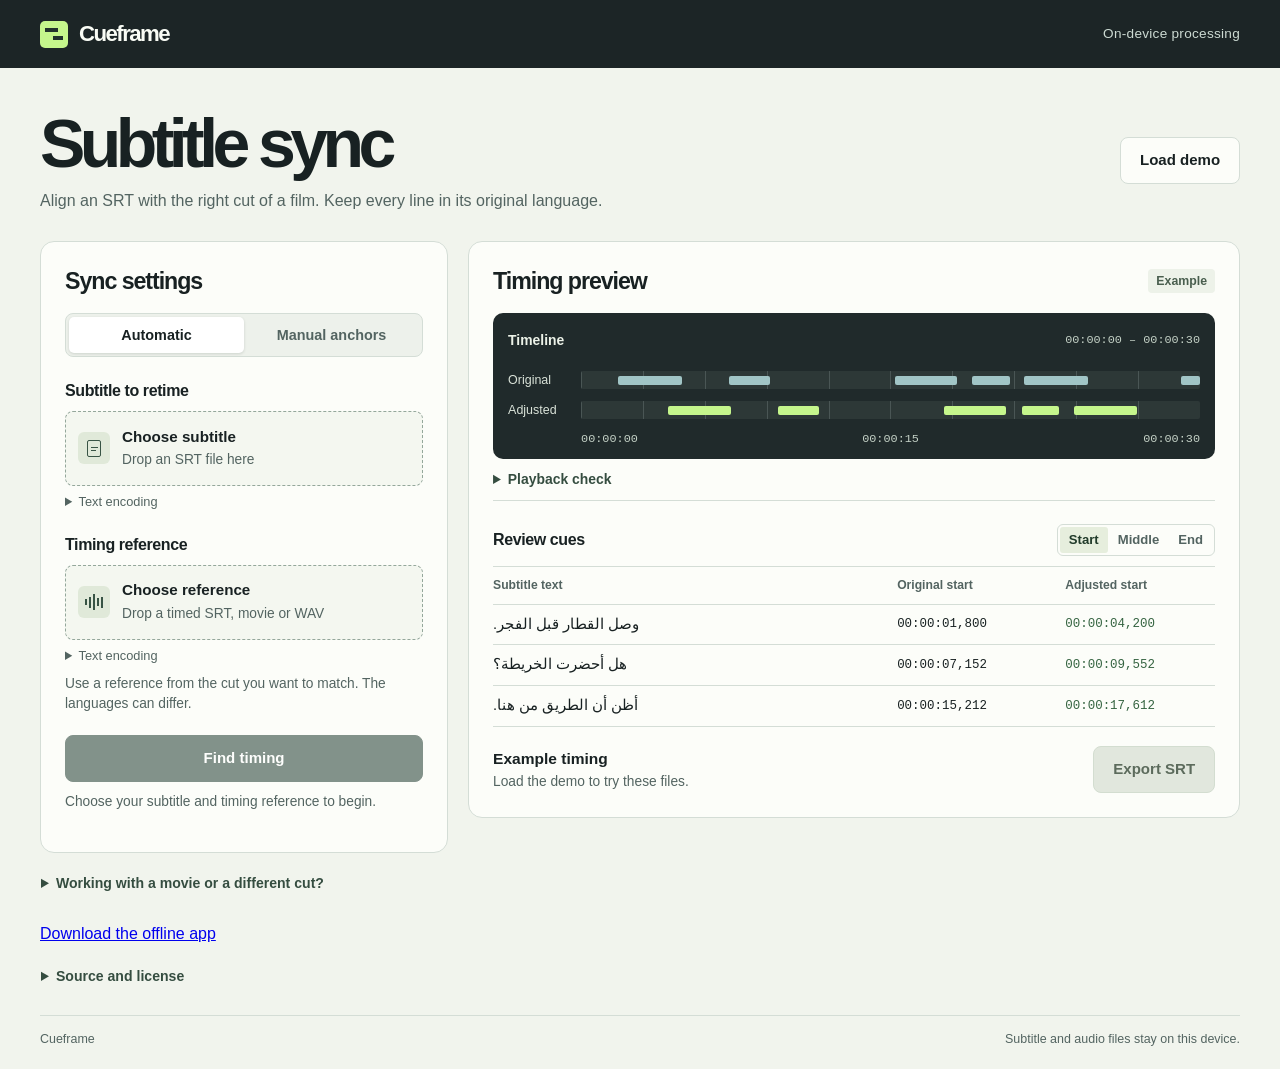
==== docs/index.html @ 8a386cd3 "Build Cueframe, an offline multilingual browser subtitle synchronizer" ====
<!doctype html>
<html lang="en">
<head>
  <meta charset="utf-8">
  <meta name="viewport" content="width=device-width, initial-scale=1">
  <meta name="theme-color" content="#181c20">
  <meta name="description" content="Align subtitles in your browser using a timed SRT, a WAV soundtrack, or timing anchors. Your files stay on your device.">
  <title>Cueframe · Subtitle sync</title>
  <style>
:root{color-scheme:light;--ink:#182122;--muted:#536461;--line:#d4ddd6;--accent:#c5f68c;--paper:#f1f4ed;--white:#fcfdf9;--focus:#207056;--mono:ui-monospace,"SFMono-Regular",Consolas,monospace;font:100%/1.5 -apple-system,BlinkMacSystemFont,"Segoe UI",Arial,sans-serif;color:var(--ink);background:var(--paper)}
*{box-sizing:border-box}
body{margin:0}
button,input,select{font:inherit}
button{cursor:pointer;font-weight:650;line-height:1.25}
button:disabled{cursor:default}
button:focus-visible,select:focus-visible,summary:focus-visible,input:focus-visible{outline:3px solid var(--focus);outline-offset:3px}
button:disabled{opacity:.55}
[hidden]{display:none!important}
.wrap{width:min(1210px,calc(100% - 80px));margin:auto}
.topbar{background:#1c2526;color:#f9fcf5}
.bar-inner{display:flex;min-height:68px;align-items:center;justify-content:space-between}
.brand{display:flex;align-items:center;gap:11px;font-size:1.39rem;font-weight:710;letter-spacing:-.07em}
.brand-icon{width:28px;height:27px;display:inline-grid;align-content:center;gap:4px;background:var(--accent);border-radius:5px;padding:5px}
.brand-icon i{display:block;height:4px;background:#22332c}
.brand-icon i:first-child{width:13px}
.brand-icon i:last-child{width:10px;justify-self:end}
.local-label{font-size:.85rem;color:#ccdad2;letter-spacing:.02em}
.mast{display:flex;align-items:center;justify-content:space-between;gap:22px;margin:40px 0 28px}
h1,h2,h3,p{margin:0}
h1{font-size:clamp(2.5rem,5.5vw,4.25rem);font-weight:640;letter-spacing:-.082em;line-height:1.03}
.mast p{color:var(--muted);margin-top:11px;max-width:640px}
button.secondary,.export,.primary{border-radius:8px;padding:.82rem 1.18rem;font-size:.94rem;border:1px solid var(--line);white-space:nowrap}
.secondary{color:var(--ink);background:var(--white)}
.secondary:hover,.positions button:hover,.text-button:hover{text-decoration:underline;text-underline-offset:3px}
.desk{display:grid;grid-template-columns:minmax(300px,.83fr) minmax(0,1.57fr);align-items:start;gap:20px}
.panel{background:var(--white);border:1px solid var(--line);border-radius:14px;padding:24px;min-width:0}
h2{font-size:1.45rem;line-height:1.3;letter-spacing:-.045em;font-weight:680}
h3{font-size:1rem;line-height:1.35;letter-spacing:-.025em;font-weight:680}
.switch{display:grid;grid-template-columns:1fr 1fr;border:1px solid var(--line);padding:3px;background:#edf1eb;border-radius:8px;margin-top:17px}
.switch button{padding:9px 2px;border:0;font-size:.9rem;border-radius:5px;color:var(--muted);background:transparent}
.switch button[aria-pressed=true]{background:#fff;color:var(--ink);box-shadow:0 1px 3px #14251925}
.file-block{margin-top:23px}
.dropzone{display:flex;align-items:center;gap:12px;position:relative;cursor:pointer;min-height:75px;padding:12px;border:1px dashed #94a79b;border-radius:8px;margin-top:9px;background:#f4f7f0}
.dropzone:hover,.dropzone.over{background:#e7f4db;border-color:#54765d}
.dropzone:focus-within{outline:3px solid var(--focus);outline-offset:3px}
.dropzone input{position:absolute;inset:0;opacity:0;width:100%;height:100%;cursor:pointer}
.file-icon{width:32px;height:32px;border-radius:6px;background:#e0e9d9;display:grid;place-content:center;flex:0 0 auto}
.file-icon:after{content:"";width:12px;height:15px;border:1.7px solid #385445;border-radius:2px;background:linear-gradient(#385445,#385445) 3px 6px/7px 1px no-repeat,linear-gradient(#385445,#385445) 3px 9px/5px 1px no-repeat}
.ref-icon:after{border:0;width:19px;height:16px;background:linear-gradient(#385445,#385445) 0 center/2px 6px no-repeat,linear-gradient(#385445,#385445) 4px center/2px 11px no-repeat,linear-gradient(#385445,#385445) 8px center/2px 16px no-repeat,linear-gradient(#385445,#385445) 12px center/2px 8px no-repeat,linear-gradient(#385445,#385445) 16px center/2px 11px no-repeat}
.file-info{display:flex;flex-direction:column;min-width:0;gap:2px}
.file-info b{font-size:.95rem;overflow-wrap:anywhere;text-align:start}
.file-info small,.hint,.status,.encoding,.time-hint,.export-bar small{font-size:.86rem;color:var(--muted)}
.encoding{margin:6px 0 0}
summary{cursor:pointer;width:fit-content}
.encoding summary{font-size:.8rem}
.encoding label{display:block;margin:8px 0 4px}
select,.anchor-row input{border:1px solid #a6b5aa;color:var(--ink);border-radius:5px;background:white;max-width:100%;padding:7px 8px}
.hint{margin-top:9px}
.primary{width:100%;margin-top:20px;background:#203b31;color:#fff;border:1px solid #203b31}
.primary:hover:enabled,.export:hover:enabled{background:#314f42}
.status{margin-top:10px;min-height:2.6em}
.status[data-kind=error]{color:#903215}
.status[data-kind=ok]{color:#28563c}
.text-button{border:0;background:none;color:#28583d;padding:8px 0;font-size:.9rem}
.anchor-labels,.anchor-row{display:grid;grid-template-columns:minmax(0,1fr) minmax(0,1fr) 27px;gap:7px;align-items:center}
.anchor-labels{font-size:.8rem;color:var(--muted);margin-top:12px}
.anchor-row{margin:5px 0}
.anchor-row input{font-family:var(--mono);min-width:0;width:100%;font-size:.84rem}
.remove-anchor{background:transparent;border:0;color:var(--muted);font-size:1.12rem}
.time-hint{font-family:var(--mono);font-size:.75rem}
.section-head,.review-head,.export-bar{display:flex;align-items:center;justify-content:space-between;gap:10px}
.tag{background:#edf2e9;color:#495e4e;font-size:.77rem;font-weight:650;padding:3px 8px;border-radius:4px}
.timeline{color:#f4f6ed;background:#202a2b;border-radius:10px;padding:17px 15px 12px;margin-top:17px}
.timeline-top{display:flex;justify-content:space-between;align-items:center;margin-bottom:20px;font-weight:650;font-size:.87rem;color:#ecf2e8}
#range-time,.ruler{font: .74rem/1.4 var(--mono);color:#c4d1c6}
.lane{display:grid;grid-template-columns:65px 1fr;align-items:center;gap:8px;margin-bottom:11px}
.lane>span{font-size:.78rem;color:#d9e2d8}
.lane-track{height:18px;position:relative;background:repeating-linear-gradient(90deg,#4a5655 0 1px,transparent 1px 10%),#2d3837;border-radius:2px;overflow:hidden}
.segment{position:absolute;height:9px;top:5px;border-radius:2px;background:#a1c5c6;min-width:2px}
.out-track .segment{background:var(--accent)}
.ruler{display:flex;justify-content:space-between;margin-left:73px}
.review-head{margin:23px 0 10px}
.positions{display:flex;border:1px solid var(--line);border-radius:6px;padding:2px;gap:1px}
.positions button{background:none;border:0;border-radius:3px;padding:5px 9px;font-size:.82rem;color:var(--muted)}
.positions [aria-pressed=true]{color:#213b2a;background:#e6eedd}
.table-wrap{overflow:auto}
table{width:100%;border-collapse:collapse;font-size:.91rem}
th{text-align:left;color:var(--muted);font-size:.76rem;font-weight:600;border-top:1px solid var(--line);white-space:nowrap}
th,td{padding:9px 7px;border-bottom:1px solid var(--line);vertical-align:middle}
th:first-child,td:first-child{padding-left:0}
th:last-child,td:last-child{padding-right:0}
td:first-child{width:55%;overflow-wrap:anywhere}
td:first-child bdi{white-space:pre-line}
td.time{font: .78rem/1.5 var(--mono);white-space:nowrap;font-variant-numeric:tabular-nums}
td:last-child.time{color:#356441}
.export-bar{margin-top:19px}
.export-bar p{font-size:.97rem;font-weight:650}
.export-bar small{display:block;margin-top:2px}
.export{background:#203b31;color:white;border-color:#203b31}
.export:disabled{background:#e1e7dd;color:#5c6b5c;border-color:#d3ddd0;opacity:1}
.help{font-size:.88rem;color:var(--muted);margin:20px 1px 28px}
.help summary{color:#354d40;font-weight:600}
.help p,.help pre{margin:9px 0;max-width:86ch}
.help pre{overflow:auto;background:#e6ece2;color:#28372e;padding:10px;border-radius:5px;white-space:pre-wrap;overflow-wrap:anywhere}
footer{display:flex;justify-content:space-between;gap:10px;border-top:1px solid var(--line);margin:0 0 20px;padding-top:14px;color:var(--muted);font-size:.78rem}
@media(min-width:1450px){.mast{margin-top:50px}}
@media(max-width:950px){.wrap{width:calc(100% - 40px)}.desk{gap:13px;grid-template-columns:minmax(260px,.83fr) minmax(0,1.4fr)}.panel{padding:17px}.positions button{padding:5px 6px}td.time{font-size:.72rem}}
@media(max-width:740px){.desk{grid-template-columns:1fr}.mast{margin:25px 0 20px}.mast p{font-size:.95rem}.bar-inner{min-height:56px}.inputs .status{min-height:0}.timeline{padding:14px}.desk{gap:14px}.review-head{margin-top:18px}td.time{font-size:.77rem}.wrap{width:calc(100% - 30px)}}
@media(max-width:420px){.mast{align-items:start;flex-direction:column;gap:12px}.panel{padding:14px}.file-block{margin-top:16px}.review-head,.export-bar{align-items:flex-start;flex-wrap:wrap}th,td{padding:8px 4px}th{font-size:.69rem}td.time{font-size:.68rem}.lane{grid-template-columns:53px 1fr}.ruler{margin-left:61px}footer{flex-wrap:wrap}}
.track-box{margin-top:9px}
.track-box label{display:block;color:var(--muted);font-size:.85rem;margin-bottom:4px}
.track-box select{width:100%;font-size:.9rem}
.player{border-bottom:1px solid var(--line);padding:10px 0;font-size:.87rem;color:var(--muted)}
.player summary{color:#354d40;font-weight:600}
.player-file{position:relative;display:inline-block;margin:9px 0 3px;padding:5px 8px;border:1px solid var(--line);border-radius:5px;background:white;overflow:hidden;cursor:pointer}
.player-file input{position:absolute;inset:0;opacity:0;cursor:pointer;width:100%;height:100%}
.player-file:focus-within{outline:3px solid var(--focus);outline-offset:2px}
#player-note{display:block;font-size:.82rem}
#player-stage{margin-top:8px;background:#19201e;border-radius:7px;overflow:hidden;color:white}
#player{display:block;max-height:300px;width:100%;background:#171c19}
#player-line{white-space:pre-line;text-align:center;line-height:1.35;font-size:1rem;min-height:1.9em;padding:4px 10px}
.play-cue{margin-right:6px;border:1px solid var(--line);border-radius:4px;color:#28583d;background:#edf5e7;font-size:.73rem;padding:3px 5px;vertical-align:middle}

</style>
</head>
<body>
  <header class="topbar">
    <div class="wrap bar-inner">
      <span class="brand"><span class="brand-icon" aria-hidden="true"><i></i><i></i></span>Cueframe</span>
      <span class="local-label">On-device processing</span>
    </div>
  </header>
  <main class="wrap">
    <div class="mast">
      <div><h1>Subtitle sync</h1><p>Align an SRT with the right cut of a film. Keep every line in its original language.</p></div>
      <button type="button" class="secondary demo-button" id="demo">Load demo</button>
    </div>
    <div class="desk">
      <section class="panel inputs" aria-labelledby="input-heading">
        <h2 id="input-heading">Sync settings</h2>
        <div class="switch" aria-label="Alignment method" role="group">
          <button type="button" id="automatic" aria-pressed="true">Automatic</button>
          <button type="button" id="manual" aria-pressed="false">Manual anchors</button>
        </div>
        <div class="file-block" id="source-block">
          <h3>Subtitle to retime</h3>
          <label class="dropzone" id="source-drop">
            <input id="source-file" type="file" accept=".srt,application/x-subrip,text/plain" aria-label="Subtitle file">
            <span class="file-icon" aria-hidden="true"></span>
            <span class="file-info"><b id="source-name" dir="auto">Choose subtitle</b><small id="source-meta">Drop an SRT file here</small></span>
          </label>
          <details class="encoding" id="source-encoding-box"><summary>Text encoding</summary><label for="source-encoding">Subtitle encoding</label><select id="source-encoding"></select></details>
        </div>
        <div id="auto-fields" class="file-block">
          <h3>Timing reference</h3>
          <label class="dropzone" id="ref-drop">
            <input id="ref-file" type="file" accept=".srt,.wav,.wave,.mp4,.m4v,.mov,.mkv,.mks,.webm,application/x-subrip,audio/wav,audio/x-wav,text/plain" aria-label="Timing reference file">
            <span class="file-icon ref-icon" aria-hidden="true"></span>
            <span class="file-info"><b id="ref-name" dir="auto">Choose reference</b><small id="ref-meta">Drop a timed SRT, movie or WAV</small></span>
          </label>
          <div id="track-box" class="track-box" hidden><label for="movie-track">Reference track</label><select id="movie-track"></select></div>
          <details class="encoding" id="ref-encoding-box"><summary>Text encoding</summary><label for="ref-encoding">Reference encoding</label><select id="ref-encoding"></select></details>
          <p class="hint">Use a reference from the cut you want to match. The languages can differ.</p>
        </div>
        <div id="anchor-fields" class="file-block" hidden>
          <h3>Matching times</h3>
          <p class="hint">Enter when the same line starts in your subtitle and in the film. One pair shifts the track. Add more to correct changing drift.</p>
          <div class="anchor-labels" aria-hidden="true"><span>Subtitle</span><span>Film</span></div>
          <div id="anchor-rows"></div>
          <button type="button" class="text-button" id="add-anchor">+ Add timing pair</button>
          <p class="time-hint">Format: HH:MM:SS,mmm</p>
        </div>
        <button type="button" class="primary" id="run" disabled>Find timing</button>
        <button type="button" class="text-button" id="cancel" hidden>Cancel analysis</button>
        <p class="status" id="status" role="status" aria-live="polite">Choose your subtitle and timing reference to begin.</p>
      </section>
      <section class="panel preview" aria-labelledby="preview-heading">
        <div class="section-head"><h2 id="preview-heading">Timing preview</h2><span class="tag" id="preview-type">Example</span></div>
        <div class="timeline">
          <div class="timeline-top"><span>Timeline</span><span id="range-time">00:00:00 – 00:00:30</span></div>
          <div class="lane"><span>Original</span><div class="lane-track" id="lane-original"></div></div>
          <div class="lane"><span>Adjusted</span><div class="lane-track out-track" id="lane-adjusted"></div></div>
          <div class="ruler" aria-hidden="true"><span id="ruler-start"></span><span id="ruler-mid"></span><span id="ruler-end"></span></div>
        </div>
        <details class="player" id="player-pane"><summary>Playback check</summary>
          <label class="player-file">Choose a local movie or audio file<input type="file" id="play-file" accept="video/*,audio/*,.mkv,.m4v,.mov,.webm,.wav"></label>
          <small id="player-note">Open a file to check the adjusted cues against the soundtrack.</small>
          <div id="player-stage" hidden><video id="player" controls playsinline preload="metadata"></video><p id="player-line" dir="auto"></p></div>
          <button type="button" class="text-button" id="capture" hidden>Use player time for film anchor</button>
        </details>
        <div class="review-head"><h3>Review cues</h3><div class="positions" role="group" aria-label="Preview position">
          <button type="button" data-position="first" aria-pressed="true">Start</button><button type="button" data-position="middle" aria-pressed="false">Middle</button><button type="button" data-position="last" aria-pressed="false">End</button>
        </div></div>
        <div class="table-wrap">
          <table><thead><tr><th scope="col">Subtitle text</th><th scope="col">Original start</th><th scope="col">Adjusted start</th></tr></thead><tbody id="cue-list"></tbody></table>
        </div>
        <div class="export-bar"><div><p id="estimate-title">Example timing</p><small id="estimate-info">Load the demo to try these files.</small></div><button type="button" class="export" id="export" disabled>Export SRT</button></div>
      </section>
    </div>
    <details class="help"><summary>Working with a movie or a different cut?</summary>
      <p>Choose a timed SRT, an embedded text track in an MKV or MP4 movie, or a soundtrack your browser can decode. For other audio formats, extract the dialogue track as a mono WAV. With FFmpeg installed, this command selects the first audio track. Choose the audio track that matches your film.</p>
      <pre><code>ffmpeg -i "movie.mkv" -map 0:a:0 -ac 1 -ar 16000 -c:a pcm_s16le "reference.wav"</code></pre>
      <p>Automatic alignment compares timing patterns. Music, sparse dialogue, or an inserted scene can make the estimate uncertain. Compare cues near the start, middle, and end. For a different cut, add timing pairs around the edit and check the lines in between. Lines absent from your release require editing separately.</p>
    </details>
    <p><a href="./index.html" download="cueframe.html">Download the offline app</a></p><details class="help"><summary>Source and license</summary><p>Cueframe is a browser rewrite in a fork of Michał Szymaniak’s SubSync. Distributed under the GNU General Public License, version 3 or later. <a href="https://github.com/StanMiletskiy/subsync">View source and tests on GitHub</a>.</p><details><summary>Read GNU GPL v3</summary><pre style="white-space:pre-wrap;max-height:18rem;overflow:auto">                    GNU GENERAL PUBLIC LICENSE
                       Version 3, 29 June 2007

 Copyright (C) 2007 Free Software Foundation, Inc. &lt;https://fsf.org/&gt;
 Everyone is permitted to copy and distribute verbatim copies
 of this license document, but changing it is not allowed.

                            Preamble

  The GNU General Public License is a free, copyleft license for
software and other kinds of works.

  The licenses for most software and other practical works are designed
to take away your freedom to share and change the works.  By contrast,
the GNU General Public License is intended to guarantee your freedom to
share and change all versions of a program--to make sure it remains free
software for all its users.  We, the Free Software Foundation, use the
GNU General Public License for most of our software; it applies also to
any other work released this way by its authors.  You can apply it to
your programs, too.

  When we speak of free software, we are referring to freedom, not
price.  Our General Public Licenses are designed to make sure that you
have the freedom to distribute copies of free software (and charge for
them if you wish), that you receive source code or can get it if you
want it, that you can change the software or use pieces of it in new
free programs, and that you know you can do these things.

  To protect your rights, we need to prevent others from denying you
these rights or asking you to surrender the rights.  Therefore, you have
certain responsibilities if you distribute copies of the software, or if
you modify it: responsibilities to respect the freedom of others.

  For example, if you distribute copies of such a program, whether
gratis or for a fee, you must pass on to the recipients the same
freedoms that you received.  You must make sure that they, too, receive
or can get the source code.  And you must show them these terms so they
know their rights.

  Developers that use the GNU GPL protect your rights with two steps:
(1) assert copyright on the software, and (2) offer you this License
giving you legal permission to copy, distribute and/or modify it.

  For the developers' and authors' protection, the GPL clearly explains
that there is no warranty for this free software.  For both users' and
authors' sake, the GPL requires that modified versions be marked as
changed, so that their problems will not be attributed erroneously to
authors of previous versions.

  Some devices are designed to deny users access to install or run
modified versions of the software inside them, although the manufacturer
can do so.  This is fundamentally incompatible with the aim of
protecting users' freedom to change the software.  The systematic
pattern of such abuse occurs in the area of products for individuals to
use, which is precisely where it is most unacceptable.  Therefore, we
have designed this version of the GPL to prohibit the practice for those
products.  If such problems arise substantially in other domains, we
stand ready to extend this provision to those domains in future versions
of the GPL, as needed to protect the freedom of users.

  Finally, every program is threatened constantly by software patents.
States should not allow patents to restrict development and use of
software on general-purpose computers, but in those that do, we wish to
avoid the special danger that patents applied to a free program could
make it effectively proprietary.  To prevent this, the GPL assures that
patents cannot be used to render the program non-free.

  The precise terms and conditions for copying, distribution and
modification follow.

                       TERMS AND CONDITIONS

  0. Definitions.

  "This License" refers to version 3 of the GNU General Public License.

  "Copyright" also means copyright-like laws that apply to other kinds of
works, such as semiconductor masks.

  "The Program" refers to any copyrightable work licensed under this
License.  Each licensee is addressed as "you".  "Licensees" and
"recipients" may be individuals or organizations.

  To "modify" a work means to copy from or adapt all or part of the work
in a fashion requiring copyright permission, other than the making of an
exact copy.  The resulting work is called a "modified version" of the
earlier work or a work "based on" the earlier work.

  A "covered work" means either the unmodified Program or a work based
on the Program.

  To "propagate" a work means to do anything with it that, without
permission, would make you directly or secondarily liable for
infringement under applicable copyright law, except executing it on a
computer or modifying a private copy.  Propagation includes copying,
distribution (with or without modification), making available to the
public, and in some countries other activities as well.

  To "convey" a work means any kind of propagation that enables other
parties to make or receive copies.  Mere interaction with a user through
a computer network, with no transfer of a copy, is not conveying.

  An interactive user interface displays "Appropriate Legal Notices"
to the extent that it includes a convenient and prominently visible
feature that (1) displays an appropriate copyright notice, and (2)
tells the user that there is no warranty for the work (except to the
extent that warranties are provided), that licensees may convey the
work under this License, and how to view a copy of this License.  If
the interface presents a list of user commands or options, such as a
menu, a prominent item in the list meets this criterion.

  1. Source Code.

  The "source code" for a work means the preferred form of the work
for making modifications to it.  "Object code" means any non-source
form of a work.

  A "Standard Interface" means an interface that either is an official
standard defined by a recognized standards body, or, in the case of
interfaces specified for a particular programming language, one that
is widely used among developers working in that language.

  The "System Libraries" of an executable work include anything, other
than the work as a whole, that (a) is included in the normal form of
packaging a Major Component, but which is not part of that Major
Component, and (b) serves only to enable use of the work with that
Major Component, or to implement a Standard Interface for which an
implementation is available to the public in source code form.  A
"Major Component", in this context, means a major essential component
(kernel, window system, and so on) of the specific operating system
(if any) on which the executable work runs, or a compiler used to
produce the work, or an object code interpreter used to run it.

  The "Corresponding Source" for a work in object code form means all
the source code needed to generate, install, and (for an executable
work) run the object code and to modify the work, including scripts to
control those activities.  However, it does not include the work's
System Libraries, or general-purpose tools or generally available free
programs which are used unmodified in performing those activities but
which are not part of the work.  For example, Corresponding Source
includes interface definition files associated with source files for
the work, and the source code for shared libraries and dynamically
linked subprograms that the work is specifically designed to require,
such as by intimate data communication or control flow between those
subprograms and other parts of the work.

  The Corresponding Source need not include anything that users
can regenerate automatically from other parts of the Corresponding
Source.

  The Corresponding Source for a work in source code form is that
same work.

  2. Basic Permissions.

  All rights granted under this License are granted for the term of
copyright on the Program, and are irrevocable provided the stated
conditions are met.  This License explicitly affirms your unlimited
permission to run the unmodified Program.  The output from running a
covered work is covered by this License only if the output, given its
content, constitutes a covered work.  This License acknowledges your
rights of fair use or other equivalent, as provided by copyright law.

  You may make, run and propagate covered works that you do not
convey, without conditions so long as your license otherwise remains
in force.  You may convey covered works to others for the sole purpose
of having them make modifications exclusively for you, or provide you
with facilities for running those works, provided that you comply with
the terms of this License in conveying all material for which you do
not control copyright.  Those thus making or running the covered works
for you must do so exclusively on your behalf, under your direction
and control, on terms that prohibit them from making any copies of
your copyrighted material outside their relationship with you.

  Conveying under any other circumstances is permitted solely under
the conditions stated below.  Sublicensing is not allowed; section 10
makes it unnecessary.

  3. Protecting Users' Legal Rights From Anti-Circumvention Law.

  No covered work shall be deemed part of an effective technological
measure under any applicable law fulfilling obligations under article
11 of the WIPO copyright treaty adopted on 20 December 1996, or
similar laws prohibiting or restricting circumvention of such
measures.

  When you convey a covered work, you waive any legal power to forbid
circumvention of technological measures to the extent such circumvention
is effected by exercising rights under this License with respect to
the covered work, and you disclaim any intention to limit operation or
modification of the work as a means of enforcing, against the work's
users, your or third parties' legal rights to forbid circumvention of
technological measures.

  4. Conveying Verbatim Copies.

  You may convey verbatim copies of the Program's source code as you
receive it, in any medium, provided that you conspicuously and
appropriately publish on each copy an appropriate copyright notice;
keep intact all notices stating that this License and any
non-permissive terms added in accord with section 7 apply to the code;
keep intact all notices of the absence of any warranty; and give all
recipients a copy of this License along with the Program.

  You may charge any price or no price for each copy that you convey,
and you may offer support or warranty protection for a fee.

  5. Conveying Modified Source Versions.

  You may convey a work based on the Program, or the modifications to
produce it from the Program, in the form of source code under the
terms of section 4, provided that you also meet all of these conditions:

    a) The work must carry prominent notices stating that you modified
    it, and giving a relevant date.

    b) The work must carry prominent notices stating that it is
    released under this License and any conditions added under section
    7.  This requirement modifies the requirement in section 4 to
    "keep intact all notices".

    c) You must license the entire work, as a whole, under this
    License to anyone who comes into possession of a copy.  This
    License will therefore apply, along with any applicable section 7
    additional terms, to the whole of the work, and all its parts,
    regardless of how they are packaged.  This License gives no
    permission to license the work in any other way, but it does not
    invalidate such permission if you have separately received it.

    d) If the work has interactive user interfaces, each must display
    Appropriate Legal Notices; however, if the Program has interactive
    interfaces that do not display Appropriate Legal Notices, your
    work need not make them do so.

  A compilation of a covered work with other separate and independent
works, which are not by their nature extensions of the covered work,
and which are not combined with it such as to form a larger program,
in or on a volume of a storage or distribution medium, is called an
"aggregate" if the compilation and its resulting copyright are not
used to limit the access or legal rights of the compilation's users
beyond what the individual works permit.  Inclusion of a covered work
in an aggregate does not cause this License to apply to the other
parts of the aggregate.

  6. Conveying Non-Source Forms.

  You may convey a covered work in object code form under the terms
of sections 4 and 5, provided that you also convey the
machine-readable Corresponding Source under the terms of this License,
in one of these ways:

    a) Convey the object code in, or embodied in, a physical product
    (including a physical distribution medium), accompanied by the
    Corresponding Source fixed on a durable physical medium
    customarily used for software interchange.

    b) Convey the object code in, or embodied in, a physical product
    (including a physical distribution medium), accompanied by a
    written offer, valid for at least three years and valid for as
    long as you offer spare parts or customer support for that product
    model, to give anyone who possesses the object code either (1) a
    copy of the Corresponding Source for all the software in the
    product that is covered by this License, on a durable physical
    medium customarily used for software interchange, for a price no
    more than your reasonable cost of physically performing this
    conveying of source, or (2) access to copy the
    Corresponding Source from a network server at no charge.

    c) Convey individual copies of the object code with a copy of the
    written offer to provide the Corresponding Source.  This
    alternative is allowed only occasionally and noncommercially, and
    only if you received the object code with such an offer, in accord
    with subsection 6b.

    d) Convey the object code by offering access from a designated
    place (gratis or for a charge), and offer equivalent access to the
    Corresponding Source in the same way through the same place at no
    further charge.  You need not require recipients to copy the
    Corresponding Source along with the object code.  If the place to
    copy the object code is a network server, the Corresponding Source
    may be on a different server (operated by you or a third party)
    that supports equivalent copying facilities, provided you maintain
    clear directions next to the object code saying where to find the
    Corresponding Source.  Regardless of what server hosts the
    Corresponding Source, you remain obligated to ensure that it is
    available for as long as needed to satisfy these requirements.

    e) Convey the object code using peer-to-peer transmission, provided
    you inform other peers where the object code and Corresponding
    Source of the work are being offered to the general public at no
    charge under subsection 6d.

  A separable portion of the object code, whose source code is excluded
from the Corresponding Source as a System Library, need not be
included in conveying the object code work.

  A "User Product" is either (1) a "consumer product", which means any
tangible personal property which is normally used for personal, family,
or household purposes, or (2) anything designed or sold for incorporation
into a dwelling.  In determining whether a product is a consumer product,
doubtful cases shall be resolved in favor of coverage.  For a particular
product received by a particular user, "normally used" refers to a
typical or common use of that class of product, regardless of the status
of the particular user or of the way in which the particular user
actually uses, or expects or is expected to use, the product.  A product
is a consumer product regardless of whether the product has substantial
commercial, industrial or non-consumer uses, unless such uses represent
the only significant mode of use of the product.

  "Installation Information" for a User Product means any methods,
procedures, authorization keys, or other information required to install
and execute modified versions of a covered work in that User Product from
a modified version of its Corresponding Source.  The information must
suffice to ensure that the continued functioning of the modified object
code is in no case prevented or interfered with solely because
modification has been made.

  If you convey an object code work under this section in, or with, or
specifically for use in, a User Product, and the conveying occurs as
part of a transaction in which the right of possession and use of the
User Product is transferred to the recipient in perpetuity or for a
fixed term (regardless of how the transaction is characterized), the
Corresponding Source conveyed under this section must be accompanied
by the Installation Information.  But this requirement does not apply
if neither you nor any third party retains the ability to install
modified object code on the User Product (for example, the work has
been installed in ROM).

  The requirement to provide Installation Information does not include a
requirement to continue to provide support service, warranty, or updates
for a work that has been modified or installed by the recipient, or for
the User Product in which it has been modified or installed.  Access to a
network may be denied when the modification itself materially and
adversely affects the operation of the network or violates the rules and
protocols for communication across the network.

  Corresponding Source conveyed, and Installation Information provided,
in accord with this section must be in a format that is publicly
documented (and with an implementation available to the public in
source code form), and must require no special password or key for
unpacking, reading or copying.

  7. Additional Terms.

  "Additional permissions" are terms that supplement the terms of this
License by making exceptions from one or more of its conditions.
Additional permissions that are applicable to the entire Program shall
be treated as though they were included in this License, to the extent
that they are valid under applicable law.  If additional permissions
apply only to part of the Program, that part may be used separately
under those permissions, but the entire Program remains governed by
this License without regard to the additional permissions.

  When you convey a copy of a covered work, you may at your option
remove any additional permissions from that copy, or from any part of
it.  (Additional permissions may be written to require their own
removal in certain cases when you modify the work.)  You may place
additional permissions on material, added by you to a covered work,
for which you have or can give appropriate copyright permission.

  Notwithstanding any other provision of this License, for material you
add to a covered work, you may (if authorized by the copyright holders of
that material) supplement the terms of this License with terms:

    a) Disclaiming warranty or limiting liability differently from the
    terms of sections 15 and 16 of this License; or

    b) Requiring preservation of specified reasonable legal notices or
    author attributions in that material or in the Appropriate Legal
    Notices displayed by works containing it; or

    c) Prohibiting misrepresentation of the origin of that material, or
    requiring that modified versions of such material be marked in
    reasonable ways as different from the original version; or

    d) Limiting the use for publicity purposes of names of licensors or
    authors of the material; or

    e) Declining to grant rights under trademark law for use of some
    trade names, trademarks, or service marks; or

    f) Requiring indemnification of licensors and authors of that
    material by anyone who conveys the material (or modified versions of
    it) with contractual assumptions of liability to the recipient, for
    any liability that these contractual assumptions directly impose on
    those licensors and authors.

  All other non-permissive additional terms are considered "further
restrictions" within the meaning of section 10.  If the Program as you
received it, or any part of it, contains a notice stating that it is
governed by this License along with a term that is a further
restriction, you may remove that term.  If a license document contains
a further restriction but permits relicensing or conveying under this
License, you may add to a covered work material governed by the terms
of that license document, provided that the further restriction does
not survive such relicensing or conveying.

  If you add terms to a covered work in accord with this section, you
must place, in the relevant source files, a statement of the
additional terms that apply to those files, or a notice indicating
where to find the applicable terms.

  Additional terms, permissive or non-permissive, may be stated in the
form of a separately written license, or stated as exceptions;
the above requirements apply either way.

  8. Termination.

  You may not propagate or modify a covered work except as expressly
provided under this License.  Any attempt otherwise to propagate or
modify it is void, and will automatically terminate your rights under
this License (including any patent licenses granted under the third
paragraph of section 11).

  However, if you cease all violation of this License, then your
license from a particular copyright holder is reinstated (a)
provisionally, unless and until the copyright holder explicitly and
finally terminates your license, and (b) permanently, if the copyright
holder fails to notify you of the violation by some reasonable means
prior to 60 days after the cessation.

  Moreover, your license from a particular copyright holder is
reinstated permanently if the copyright holder notifies you of the
violation by some reasonable means, this is the first time you have
received notice of violation of this License (for any work) from that
copyright holder, and you cure the violation prior to 30 days after
your receipt of the notice.

  Termination of your rights under this section does not terminate the
licenses of parties who have received copies or rights from you under
this License.  If your rights have been terminated and not permanently
reinstated, you do not qualify to receive new licenses for the same
material under section 10.

  9. Acceptance Not Required for Having Copies.

  You are not required to accept this License in order to receive or
run a copy of the Program.  Ancillary propagation of a covered work
occurring solely as a consequence of using peer-to-peer transmission
to receive a copy likewise does not require acceptance.  However,
nothing other than this License grants you permission to propagate or
modify any covered work.  These actions infringe copyright if you do
not accept this License.  Therefore, by modifying or propagating a
covered work, you indicate your acceptance of this License to do so.

  10. Automatic Licensing of Downstream Recipients.

  Each time you convey a covered work, the recipient automatically
receives a license from the original licensors, to run, modify and
propagate that work, subject to this License.  You are not responsible
for enforcing compliance by third parties with this License.

  An "entity transaction" is a transaction transferring control of an
organization, or substantially all assets of one, or subdividing an
organization, or merging organizations.  If propagation of a covered
work results from an entity transaction, each party to that
transaction who receives a copy of the work also receives whatever
licenses to the work the party's predecessor in interest had or could
give under the previous paragraph, plus a right to possession of the
Corresponding Source of the work from the predecessor in interest, if
the predecessor has it or can get it with reasonable efforts.

  You may not impose any further restrictions on the exercise of the
rights granted or affirmed under this License.  For example, you may
not impose a license fee, royalty, or other charge for exercise of
rights granted under this License, and you may not initiate litigation
(including a cross-claim or counterclaim in a lawsuit) alleging that
any patent claim is infringed by making, using, selling, offering for
sale, or importing the Program or any portion of it.

  11. Patents.

  A "contributor" is a copyright holder who authorizes use under this
License of the Program or a work on which the Program is based.  The
work thus licensed is called the contributor's "contributor version".

  A contributor's "essential patent claims" are all patent claims
owned or controlled by the contributor, whether already acquired or
hereafter acquired, that would be infringed by some manner, permitted
by this License, of making, using, or selling its contributor version,
but do not include claims that would be infringed only as a
consequence of further modification of the contributor version.  For
purposes of this definition, "control" includes the right to grant
patent sublicenses in a manner consistent with the requirements of
this License.

  Each contributor grants you a non-exclusive, worldwide, royalty-free
patent license under the contributor's essential patent claims, to
make, use, sell, offer for sale, import and otherwise run, modify and
propagate the contents of its contributor version.

  In the following three paragraphs, a "patent license" is any express
agreement or commitment, however denominated, not to enforce a patent
(such as an express permission to practice a patent or covenant not to
sue for patent infringement).  To "grant" such a patent license to a
party means to make such an agreement or commitment not to enforce a
patent against the party.

  If you convey a covered work, knowingly relying on a patent license,
and the Corresponding Source of the work is not available for anyone
to copy, free of charge and under the terms of this License, through a
publicly available network server or other readily accessible means,
then you must either (1) cause the Corresponding Source to be so
available, or (2) arrange to deprive yourself of the benefit of the
patent license for this particular work, or (3) arrange, in a manner
consistent with the requirements of this License, to extend the patent
license to downstream recipients.  "Knowingly relying" means you have
actual knowledge that, but for the patent license, your conveying the
covered work in a country, or your recipient's use of the covered work
in a country, would infringe one or more identifiable patents in that
country that you have reason to believe are valid.

  If, pursuant to or in connection with a single transaction or
arrangement, you convey, or propagate by procuring conveyance of, a
covered work, and grant a patent license to some of the parties
receiving the covered work authorizing them to use, propagate, modify
or convey a specific copy of the covered work, then the patent license
you grant is automatically extended to all recipients of the covered
work and works based on it.

  A patent license is "discriminatory" if it does not include within
the scope of its coverage, prohibits the exercise of, or is
conditioned on the non-exercise of one or more of the rights that are
specifically granted under this License.  You may not convey a covered
work if you are a party to an arrangement with a third party that is
in the business of distributing software, under which you make payment
to the third party based on the extent of your activity of conveying
the work, and under which the third party grants, to any of the
parties who would receive the covered work from you, a discriminatory
patent license (a) in connection with copies of the covered work
conveyed by you (or copies made from those copies), or (b) primarily
for and in connection with specific products or compilations that
contain the covered work, unless you entered into that arrangement,
or that patent license was granted, prior to 28 March 2007.

  Nothing in this License shall be construed as excluding or limiting
any implied license or other defenses to infringement that may
otherwise be available to you under applicable patent law.

  12. No Surrender of Others' Freedom.

  If conditions are imposed on you (whether by court order, agreement or
otherwise) that contradict the conditions of this License, they do not
excuse you from the conditions of this License.  If you cannot convey a
covered work so as to satisfy simultaneously your obligations under this
License and any other pertinent obligations, then as a consequence you may
not convey it at all.  For example, if you agree to terms that obligate you
to collect a royalty for further conveying from those to whom you convey
the Program, the only way you could satisfy both those terms and this
License would be to refrain entirely from conveying the Program.

  13. Use with the GNU Affero General Public License.

  Notwithstanding any other provision of this License, you have
permission to link or combine any covered work with a work licensed
under version 3 of the GNU Affero General Public License into a single
combined work, and to convey the resulting work.  The terms of this
License will continue to apply to the part which is the covered work,
but the special requirements of the GNU Affero General Public License,
section 13, concerning interaction through a network will apply to the
combination as such.

  14. Revised Versions of this License.

  The Free Software Foundation may publish revised and/or new versions of
the GNU General Public License from time to time.  Such new versions will
be similar in spirit to the present version, but may differ in detail to
address new problems or concerns.

  Each version is given a distinguishing version number.  If the
Program specifies that a certain numbered version of the GNU General
Public License "or any later version" applies to it, you have the
option of following the terms and conditions either of that numbered
version or of any later version published by the Free Software
Foundation.  If the Program does not specify a version number of the
GNU General Public License, you may choose any version ever published
by the Free Software Foundation.

  If the Program specifies that a proxy can decide which future
versions of the GNU General Public License can be used, that proxy's
public statement of acceptance of a version permanently authorizes you
to choose that version for the Program.

  Later license versions may give you additional or different
permissions.  However, no additional obligations are imposed on any
author or copyright holder as a result of your choosing to follow a
later version.

  15. Disclaimer of Warranty.

  THERE IS NO WARRANTY FOR THE PROGRAM, TO THE EXTENT PERMITTED BY
APPLICABLE LAW.  EXCEPT WHEN OTHERWISE STATED IN WRITING THE COPYRIGHT
HOLDERS AND/OR OTHER PARTIES PROVIDE THE PROGRAM "AS IS" WITHOUT WARRANTY
OF ANY KIND, EITHER EXPRESSED OR IMPLIED, INCLUDING, BUT NOT LIMITED TO,
THE IMPLIED WARRANTIES OF MERCHANTABILITY AND FITNESS FOR A PARTICULAR
PURPOSE.  THE ENTIRE RISK AS TO THE QUALITY AND PERFORMANCE OF THE PROGRAM
IS WITH YOU.  SHOULD THE PROGRAM PROVE DEFECTIVE, YOU ASSUME THE COST OF
ALL NECESSARY SERVICING, REPAIR OR CORRECTION.

  16. Limitation of Liability.

  IN NO EVENT UNLESS REQUIRED BY APPLICABLE LAW OR AGREED TO IN WRITING
WILL ANY COPYRIGHT HOLDER, OR ANY OTHER PARTY WHO MODIFIES AND/OR CONVEYS
THE PROGRAM AS PERMITTED ABOVE, BE LIABLE TO YOU FOR DAMAGES, INCLUDING ANY
GENERAL, SPECIAL, INCIDENTAL OR CONSEQUENTIAL DAMAGES ARISING OUT OF THE
USE OR INABILITY TO USE THE PROGRAM (INCLUDING BUT NOT LIMITED TO LOSS OF
DATA OR DATA BEING RENDERED INACCURATE OR LOSSES SUSTAINED BY YOU OR THIRD
PARTIES OR A FAILURE OF THE PROGRAM TO OPERATE WITH ANY OTHER PROGRAMS),
EVEN IF SUCH HOLDER OR OTHER PARTY HAS BEEN ADVISED OF THE POSSIBILITY OF
SUCH DAMAGES.

  17. Interpretation of Sections 15 and 16.

  If the disclaimer of warranty and limitation of liability provided
above cannot be given local legal effect according to their terms,
reviewing courts shall apply local law that most closely approximates
an absolute waiver of all civil liability in connection with the
Program, unless a warranty or assumption of liability accompanies a
copy of the Program in return for a fee.

                     END OF TERMS AND CONDITIONS

            How to Apply These Terms to Your New Programs

  If you develop a new program, and you want it to be of the greatest
possible use to the public, the best way to achieve this is to make it
free software which everyone can redistribute and change under these terms.

  To do so, attach the following notices to the program.  It is safest
to attach them to the start of each source file to most effectively
state the exclusion of warranty; and each file should have at least
the "copyright" line and a pointer to where the full notice is found.

    &lt;one line to give the program's name and a brief idea of what it does.&gt;
    Copyright (C) &lt;year&gt;  &lt;name of author&gt;

    This program is free software: you can redistribute it and/or modify
    it under the terms of the GNU General Public License as published by
    the Free Software Foundation, either version 3 of the License, or
    (at your option) any later version.

    This program is distributed in the hope that it will be useful,
    but WITHOUT ANY WARRANTY; without even the implied warranty of
    MERCHANTABILITY or FITNESS FOR A PARTICULAR PURPOSE.  See the
    GNU General Public License for more details.

    You should have received a copy of the GNU General Public License
    along with this program.  If not, see &lt;https://www.gnu.org/licenses/&gt;.

Also add information on how to contact you by electronic and paper mail.

  If the program does terminal interaction, make it output a short
notice like this when it starts in an interactive mode:

    &lt;program&gt;  Copyright (C) &lt;year&gt;  &lt;name of author&gt;
    This program comes with ABSOLUTELY NO WARRANTY; for details type `show w'.
    This is free software, and you are welcome to redistribute it
    under certain conditions; type `show c' for details.

The hypothetical commands `show w' and `show c' should show the appropriate
parts of the General Public License.  Of course, your program's commands
might be different; for a GUI interface, you would use an "about box".

  You should also get your employer (if you work as a programmer) or school,
if any, to sign a "copyright disclaimer" for the program, if necessary.
For more information on this, and how to apply and follow the GNU GPL, see
&lt;https://www.gnu.org/licenses/&gt;.

  The GNU General Public License does not permit incorporating your program
into proprietary programs.  If your program is a subroutine library, you
may consider it more useful to permit linking proprietary applications with
the library.  If this is what you want to do, use the GNU Lesser General
Public License instead of this License.  But first, please read
&lt;https://www.gnu.org/licenses/why-not-lgpl.html&gt;.
</pre></details></details>
    <footer><span>Cueframe</span><span>Subtitle and audio files stay on this device.</span></footer>
  </main>
  <script>
// Retiming edits spans in the original text. Dialogue and cue metadata never pass through a serializer.
(function () {
  'use strict';

  const stamp = '(\\d+:\\d{2}:\\d{2}[,.]\\d{1,3})';
  const timingLine = new RegExp('^([ \\t]*)' + stamp + '([ \\t]*-->[ \\t]*)' + stamp + '(?:[ \\t].*)?$');

  function decode(buffer, encoding = 'auto') {
    const bytes = ArrayBuffer.isView(buffer)
      ? new Uint8Array(buffer.buffer, buffer.byteOffset, buffer.byteLength)
      : new Uint8Array(buffer);
    const auto = !encoding || encoding.trim().toLowerCase() === 'auto';
    if (auto) {
      if (bytes[0] === 0xff && bytes[1] === 0xfe) encoding = 'utf-16le';
      else if (bytes[0] === 0xfe && bytes[1] === 0xff) encoding = 'utf-16be';
      else encoding = 'utf-8';
    }
    let decoded;
    try {
      decoded = new TextDecoder(encoding, { fatal: true, ignoreBOM: true }).decode(bytes);
    } catch {
      if (auto) throw new Error('Choose the file’s text encoding. It is not valid UTF-8 and has no usable Unicode encoding signature.');
      throw new Error('Cannot decode this file with the selected encoding (' + encoding + '). Choose the encoding used by this subtitle.');
    }
    if (decoded.includes('\0')) {
      throw new Error('Unexpected NUL characters. Choose the file’s text encoding, such as UTF-16LE, or select a text subtitle.');
    }
    return decoded;
  }

  // Short inputs are convenient when entering anchors, e.g. "83.4" or "1:23,4".
  function parseTime(value) {
    const input = String(value).trim();
    const parts = input.replace(',', '.').split(':');
    if (parts.length > 3 || !/^\d+(?:\.\d{1,3})?$/.test(parts[parts.length - 1])
      || parts.slice(0, -1).some(part => !/^\d+$/.test(part))) {
      throw new Error('Enter a time such as 00:02:34,550, 2:34.55, or 154.55.');
    }
    const [seconds, fraction = ''] = parts.pop().split('.');
    if (parts.length && Number(seconds) >= 60 || parts.length === 2 && Number(parts[1]) >= 60) {
      throw new Error('Minutes and seconds in a clock time must be below 60.');
    }
    const whole = parts.reduce((sum, part) => sum * 60 + Number(part), 0) * 60 + Number(seconds);
    const ms = whole * 1000 + Number(fraction.padEnd(3, '0'));
    if (!Number.isSafeInteger(ms)) throw new Error('Time is outside the supported range.');
    return ms;
  }

  function clockFields(ms) {
    const time = Math.round(ms);
    if (!Number.isSafeInteger(time) || time < 0) throw new Error('A subtitle time must be finite and nonnegative.');
    return [
      String(Math.floor(time / 3600000)),
      String(Math.floor(time / 60000) % 60).padStart(2, '0'),
      String(Math.floor(time / 1000) % 60).padStart(2, '0'),
      String(time % 1000).padStart(3, '0'),
    ];
  }

  function formatTime(ms) {
    const [hours, minutes, seconds, fraction] = clockFields(ms);
    return hours.padStart(2, '0') + ':' + minutes + ':' + seconds + ',' + fraction;
  }

  function formatLike(ms, original) {
    const [hours, minutes, seconds, fraction] = clockFields(ms);
    const delimiter = original.includes(',') ? ',' : '.';
    const precision = Math.max(original.split(delimiter)[1].length, fraction.replace(/0+$/, '').length);
    return hours.padStart(original.indexOf(':'), '0') + ':' + minutes + ':' + seconds + delimiter + fraction.slice(0, precision);
  }

  function parse(text) {
    if (typeof text !== 'string') throw new Error('Select an SRT text file.');
    const cues = [];
    let block = [];
    function readBlock() {
      if (!block.length) return;
      let row = 0;
      let tokens = timingLine.exec(block[0].line);
      if (!tokens && block.length > 1) {
        row = 1;
        tokens = timingLine.exec(block[row].line);
      }
      if (!tokens) throw new Error('Invalid SRT timing near line ' + block[0].number + '. Expected 00:00:01,000 --> 00:00:02,000.');
      const timing = block[row];
      const start = parseTime(tokens[2]);
      const end = parseTime(tokens[4]);
      if (end <= start) throw new Error('The subtitle at line ' + timing.number + ' must end after it starts.');
      const body = block.slice(row + 1);
      for (let i = 1; i < body.length; i++) {
        if (/^\s*\d+\s*$/.test(body[i - 1].line) && timingLine.test(body[i].line)) {
          throw new Error('Missing blank line before the cue at line ' + body[i].number + '.');
        }
      }
      const startAt = timing.at + tokens[1].length;
      const endAt = startAt + tokens[2].length + tokens[3].length;
      const last = block[block.length - 1];
      cues.push({
        start, end,
        text: body.length ? text.slice(body[0].at, last.at + last.line.length) : '',
        startAt, endAt, startToken: tokens[2], endToken: tokens[4],
      });
      block = [];
    }
    // Starting after a Unicode BOM keeps its original location, including on an index-less first cue.
    const lines = /([^\r\n]*)(?:\r\n|\r|\n|$)/g;
    lines.lastIndex = text.charCodeAt(0) === 0xfeff ? 1 : 0;
    let number = 0;
    let line;
    while ((line = lines.exec(text)) && line[0].length) {
      number++;
      if (/^[ \t]*$/.test(line[1])) readBlock();
      else block.push({ line: line[1], at: line.index, number });
    }
    readBlock();
    if (!cues.length) throw new Error('No subtitle cues found. Select an SRT file.');
    return { text, cues };
  }

  function render(parsed, map) {
    const chunks = [];
    let cursor = 0;
    for (const [i, cue] of parsed.cues.entries()) {
      const start = Math.round(map(cue.start));
      const end = Math.round(map(cue.end));
      if (!Number.isSafeInteger(start) || !Number.isSafeInteger(end)) {
        throw new Error('Cue ' + (i + 1) + ' has an invalid corrected time. Check the timing correction.');
      }
      if (start < 0) {
        throw new Error('Cue ' + (i + 1) + ' would start before 00:00:00,000. Adjust the correction or edit that cue before exporting.');
      }
      if (end <= start) throw new Error('Cue ' + (i + 1) + ' would have zero or negative duration. Adjust the correction before exporting.');
      chunks.push(parsed.text.slice(cursor, cue.startAt), formatLike(start, cue.startToken),
        parsed.text.slice(cue.startAt + cue.startToken.length, cue.endAt), formatLike(end, cue.endToken));
      cursor = cue.endAt + cue.endToken.length;
    }
    chunks.push(parsed.text.slice(cursor));
    return chunks.join('');
  }

  function anchors(points) {
    if (!Array.isArray(points) || !points.length) throw new Error('Add at least one pair of matching times.');
    const pairs = points.map(({ source, target }, i) => {
      if (![source, target].every(value => Number.isSafeInteger(value) && value >= 0)) {
        throw new Error('Anchor ' + (i + 1) + ' needs two nonnegative times.');
      }
      return { source, target };
    });
    for (let i = 1; i < pairs.length; i++) {
      if (pairs[i].source <= pairs[i - 1].source || pairs[i].target <= pairs[i - 1].target) {
        throw new Error('Add anchors in increasing order in both timelines. Check anchor ' + (i + 1) + '.');
      }
    }
    if (pairs.length === 1) {
      const shift = pairs[0].target - pairs[0].source;
      return time => time + shift;
    }
    return time => {
      // Use the nearest segment outside the anchor range so drift continues through the end credits.
      let left = 0, right = pairs.length - 1;
      while (right - left > 1) {
        const middle = Math.floor((left + right) / 2);
        if (time < pairs[middle].source) right = middle;
        else left = middle;
      }
      const a = pairs[left], b = pairs[right];
      return a.target + (time - a.source) * (b.target - a.target) / (b.source - a.source);
    };
  }

  const api = { decode, parse, parseTime, formatTime, render, anchors };
  if (typeof module !== 'undefined' && module.exports) module.exports = api;
  globalThis.SyncSrt = api;
})();

</script>
  <script id="align-engine">
/* Original browser rewrite. SPDX-License-Identifier: GPL-3.0-or-later */
// All times are in milliseconds.
(function (root) {
  "use strict";

  const commonRates = [1, 24 / 25, 25 / 24, 24000 / 25025, 25025 / 24000, 1000 / 1001, 1001 / 1000];
  const clamp = (n, lo, hi) => Math.min(hi, Math.max(lo, n));
  const failure = reason => ({ offsetMs: 0, scale: 1, score: 0, reliable: false, reason });

  function ordered(cues) {
    return cues.filter(c => c && Number.isFinite(c.start) && Number.isFinite(c.end) && c.end > c.start)
      .sort((a, b) => a.start - b.start);
  }

  function extent(cues) {
    return [cues[0].start, cues.reduce((v, c) => Math.max(v, c.end), cues[0].end)];
  }

  function cueActivity(cues, step) {
    const [origin, end] = extent(cues);
    const values = new Float32Array(Math.ceil((end - origin) / step) + 1);
    const delta = new Int32Array(values.length + 1);
    for (const cue of cues) {
      const a = (cue.start - origin) / step, b = (cue.end - origin) / step;
      const i = Math.floor(a), j = Math.floor(b);
      if (i === j) {
        values[i] += b - a;
        continue;
      }
      values[i] += i + 1 - a;
      values[j] += b - j;
      delta[i + 1]++;
      delta[j]--;
    }
    let active = 0;
    for (let i = 0; i < values.length; i++) {
      active += delta[i];
      values[i] = Math.min(1, active + values[i]);
    }
    return { values, origin };
  }

  function audioActivity(ref, step) {
    const width = step / ref.stepMs;
    if (width === 1) return { values: ref.activity, origin: 0 };
    const values = new Float32Array(Math.ceil(ref.activity.length / width));
    for (let i = 0; i < values.length; i++) {
      const a = i * width, b = Math.min((i + 1) * width, ref.activity.length);
      for (let j = Math.floor(a); j < b; j++) {
        values[i] += ref.activity[j] * (Math.min(b, j + 1) - Math.max(a, j)) / (b - a);
      }
    }
    return { values, origin: 0 };
  }

  // A regularly repeated motif cannot identify a unique release offset.
  function hasRepeatingPattern(cues) {
    for (let lag = 1; lag <= Math.min(12, Math.floor((cues.length - 1) / 3)); lag++) {
      let matches = 0;
      const count = cues.length - lag - 1;
      for (let i = 0; i < count; i++) {
        const a = cues[i], b = cues[i + lag];
        const gapA = cues[i + 1].start - a.start, gapB = cues[i + lag + 1].start - b.start;
        if (Math.abs(gapA - gapB) < 80 && Math.abs((a.end - a.start) - (b.end - b.start)) < 80) matches++;
      }
      if (matches / count >= 0.95) return true;
    }
    return false;
  }

  // Radix-2 FFT. One transform of the entire reference is shared by all windows.
  function fft(re, im, inverse) {
    const n = re.length;
    for (let i = 1, j = 0; i < n; i++) {
      let bit = n >> 1;
      for (; j & bit; bit >>= 1) j ^= bit;
      j ^= bit;
      if (i < j) {
        [re[i], re[j]] = [re[j], re[i]];
        [im[i], im[j]] = [im[j], im[i]];
      }
    }
    for (let size = 2; size <= n; size *= 2) {
      const half = size >> 1, theta = (inverse ? 2 : -2) * Math.PI / size;
      const c = Math.cos(theta), s = Math.sin(theta);
      for (let base = 0; base < n; base += size) {
        let wr = 1, wi = 0;
        for (let j = 0; j < half; j++) {
          const a = base + j, b = a + half;
          const tr = wr * re[b] - wi * im[b], ti = wr * im[b] + wi * re[b];
          re[b] = re[a] - tr; im[b] = im[a] - ti;
          re[a] += tr; im[a] += ti;
          const nr = wr * c - wi * s;
          wi = wr * s + wi * c; wr = nr;
        }
      }
    }
    if (inverse) for (let i = 0; i < n; i++) re[i] /= n;
  }

  function findWindows(cues, source, ref, step) {
    // A short excerpt stays identifiable even with an unknown 24/25 fps conversion.
    const length = Math.min(ref.values.length, Math.max(1, Math.min(
      Math.round(37000 / step), Math.round(source.values.length * 0.52))));
    if (length < 12) return [];
    const n = 2 ** Math.ceil(Math.log2(ref.values.length + length));
    const reRef = new Float64Array(n), imRef = new Float64Array(n);
    const sum = new Float64Array(ref.values.length + 1), sq = new Float64Array(sum.length);
    for (let i = 0; i < ref.values.length; i++) {
      const v = ref.values[i];
      reRef[i] = v; sum[i + 1] = sum[i] + v; sq[i + 1] = sq[i] + v * v;
    }
    fft(reRef, imRef, false);
    const windows = [];
    let previous = -Infinity;
    const re = new Float64Array(n), im = new Float64Array(n);
    for (let k = 0; k < 11; k++) {
      const center = cues[Math.floor((cues.length - 1) * k / 10)];
      const expected = ((center.start + center.end) / 2 - source.origin) / step;
      const left = clamp(Math.round(expected - length / 2), 0, source.values.length - length);
      if (left - previous < Math.max(3, length / 7)) continue;
      previous = left;
      let avg = 0;
      for (let j = 0; j < length; j++) avg += source.values[left + j] / length;
      re.fill(0); im.fill(0);
      let variance = 0;
      for (let j = 0; j < length; j++) {
        const v = source.values[left + j] - avg;
        re[length - 1 - j] = v; variance += v * v;
      }
      if (variance < 0.018 * length) continue;
      fft(re, im, false);
      for (let i = 0; i < n; i++) {
        const real = re[i] * reRef[i] - im[i] * imRef[i];
        im[i] = re[i] * imRef[i] + im[i] * reRef[i]; re[i] = real;
      }
      fft(re, im, true);
      const peaks = [];
      const separation = Math.max(3, Math.ceil(1600 / step));
      let best = null;
      for (let i = 0; i + length <= ref.values.length; i++) {
        const total = sum[i + length] - sum[i];
        const energy = sq[i + length] - sq[i] - total * total / length;
        const value = energy > 1e-9 ? re[i + length - 1] / Math.sqrt(variance * energy) : 0;
        if (best && i - best.pos > separation) { peaks.push(best); best = null; }
        if (value >= 0.18 && (!best || value > best.value)) best = { pos: i, value };
      }
      if (best) peaks.push(best);
      peaks.sort((a, b) => b.value - a.value);
      const strong = [];
      for (const p of peaks) {
        if (strong.some(q => Math.abs(q.pos - p.pos) < separation)) continue;
        strong.push(p);
        if (strong.length === 12) break;
      }
      if (strong.length) windows.push({
        x: source.origin + (left + length / 2) * step,
        peaks: strong.map(p => ({ y: ref.origin + (p.pos + length / 2) * step, r: p.value }))
      });
    }
    return windows;
  }

  function propose(windows, first, span) {
    const ranked = [];
    function add(scale, offset) {
      if (scale < 0.94 || scale > 1.06) return;
      let vote = 0;
      for (const w of windows) {
        const y = w.x * scale + offset;
        let top = 0;
        for (const p of w.peaks) {
          const error = Math.abs(p.y - y);
          if (error < 1300) top = Math.max(top, p.r * Math.exp(-error * error / 620000));
        }
        vote += top;
      }
      ranked.push({ scale, offset, vote });
    }
    for (let i = 0; i < windows.length; i++) {
      const a = windows[i];
      for (const p of a.peaks) {
        for (const scale of commonRates) add(scale, p.y - scale * a.x);
        for (let j = i + 1; j < windows.length; j++) {
          const b = windows[j];
          if (b.x - a.x < span * 0.18) continue;
          for (const q of b.peaks) {
            const scale = (q.y - p.y) / (b.x - a.x);
            add(scale, p.y - scale * a.x);
          }
        }
      }
    }
    ranked.sort((a, b) => b.vote - a.vote);
    const finalists = [];
    for (const c of ranked) {
      if (finalists.some(f => distance(f, c, first, span) < 600)) continue;
      finalists.push(c);
      if (finalists.length === 24) break;
    }
    return finalists;
  }

  // Difference in predicted release time measured near both ends of the source.
  function distance(a, b, first, span) {
    const d = (a.scale - b.scale) * first + (a.offset - b.offset);
    return Math.max(Math.abs(d), Math.abs(d + span * (a.scale - b.scale)));
  }

  function evaluate(source, ref, step, c, stride, segments) {
    const x = source.values, y = ref.values;
    const base = (c.scale * (source.origin + step / 2) + c.offset - ref.origin) / step - 0.5;
    const scores = [];
    let observations = 0, total = 0, weakest = 1;
    for (let g = 0; g < segments; g++) {
      let sx = 0, sy = 0, xx = 0, yy = 0, xy = 0, n = 0;
      const lo = Math.floor(x.length * g / segments), hi = Math.floor(x.length * (g + 1) / segments);
      for (let i = lo; i < hi; i += stride) {
        const u = i * c.scale + base, j = Math.floor(u);
        if (j < 0 || j >= y.length - 1) continue;
        const a = x[i], b = y[j] + (y[j + 1] - y[j]) * (u - j);
        sx += a; sy += b; xx += a * a; yy += b * b; xy += a * b; n++;
      }
      const available = Math.ceil((hi - lo) / stride);
      total += available; observations += n;
      if (n < Math.max(6, available * 0.5)) continue;
      const variance = Math.max(0, xx - sx * sx / n) * Math.max(0, yy - sy * sy / n);
      const r = variance > 1e-8 ? (xy - sx * sy / n) / Math.sqrt(variance) : 0;
      weakest = Math.min(weakest, r);
      scores.push(r);
    }
    const mean = scores.length ? scores.reduce((a, b) => a + b, 0) / scores.length : 0;
    const coverage = observations / Math.max(1, total);
    return { r: mean * Math.sqrt(coverage), weakest, coverage, segments: scores.length };
  }

  function refine(source, ref, step, c, span, stride, segments) {
    let current = c, best = evaluate(source, ref, step, c, stride, segments).r;
    for (const delta of [400, 160, 65, 25]) {
      const seed = current;
      for (const left of [-delta, 0, delta]) {
        for (const right of [-delta, 0, delta]) {
          const ds = (right - left) / span, scale = seed.scale + ds;
          if (scale < 0.94 || scale > 1.06) continue;
          const trial = { offset: seed.offset + left - source.origin * ds, scale };
          const score = evaluate(source, ref, step, trial, stride, segments).r;
          if (score > best) { best = score; current = trial; }
        }
      }
    }
    return current;
  }

  function nearest(sorted, t) {
    let lo = 0, hi = sorted.length;
    while (lo < hi) {
      const mid = (lo + hi) >>> 1;
      if (sorted[mid] < t) lo = mid + 1; else hi = mid;
    }
    const a = sorted[Math.max(0, lo - 1)], b = sorted[Math.min(lo, sorted.length - 1)];
    return Math.abs(t - a) < Math.abs(t - b) ? a : b;
  }

  // Restore millisecond precision when two language tracks share actual cue boundaries.
  function snapToBoundaries(cues, refCues, c) {
    const starts = refCues.map(x => x.start), ends = refCues.map(x => x.end).sort((a, b) => a - b);
    let candidate = c;
    for (const tolerance of [260, 100, 40]) {
      const pairs = [];
      const stride = Math.max(1, Math.floor(cues.length / 4000));
      for (let i = 0; i < cues.length; i += stride) {
        for (const [x, list] of [[cues[i].start, starts], [cues[i].end, ends]]) {
          const expected = x * candidate.scale + candidate.offset, y = nearest(list, expected);
          if (Math.abs(y - expected) <= tolerance) pairs.push([x, y]);
        }
      }
      if (pairs.length < Math.max(6, 2 * Math.ceil(cues.length / stride) * 0.54)) return c;
      let mx = 0, my = 0;
      for (const [x, y] of pairs) { mx += x / pairs.length; my += y / pairs.length; }
      let xx = 0, xy = 0;
      for (const [x, y] of pairs) { xx += (x - mx) ** 2; xy += (x - mx) * (y - my); }
      if (!xx) return c;
      const scale = xy / xx;
      if (scale < 0.94 || scale > 1.06) return c;
      candidate = { scale, offset: my - scale * mx };
    }
    return candidate;
  }

  function align(input, reference, options = {}) {
    if (!Array.isArray(input)) return failure("Choose a subtitle track to sync.");
    const cues = ordered(input);
    if (cues.length < 4) return failure("At least four dialogue cues are needed for automatic matching.");
    if (hasRepeatingPattern(cues)) return failure("The cue pattern repeats. Use matching dialogue lines as manual anchors.");
    const audio = !Array.isArray(reference);
    const refCues = audio ? null : ordered(reference);
    if (audio && (!reference || !reference.activity || !(reference.stepMs > 0) || !reference.activity.length))
      return failure("The audio reference has no usable activity.");
    if (refCues && refCues.length < 4) return failure("The reference has too few dialogue cues for automatic matching.");
    const [first, last] = extent(cues), span = last - first;
    const refBounds = audio ? [0, reference.stepMs * reference.activity.length] : extent(refCues);
    const maxSpan = Math.max(span, refBounds[1] - refBounds[0]);
    if (!Number.isFinite(maxSpan) || maxSpan <= 0) return failure("The track duration is invalid.");
    const step = Math.max(100, Math.ceil(maxSpan / 120000), audio ? reference.stepMs : 0);
    const source = cueActivity(cues, step), ref = audio ? audioActivity(reference, step) : cueActivity(refCues, step);
    const windows = findWindows(cues, source, ref, step);
    if (!windows.length) return failure("No clear dialogue pattern was found in the reference.");
    const candidates = propose(windows, first, span);
    if (!candidates.length) return failure("The reference did not yield a consistent timing match.");
    const stride = Math.max(1, Math.floor(source.values.length / 16000));
    const segments = span >= 180000 && cues.length >= 25 ? 4 : 1;
    for (const c of candidates) c.r = evaluate(source, ref, step, c, stride, segments).r;
    candidates.sort((a, b) => b.r - a.r);
    let best = refine(source, ref, step, candidates[0], span, stride, segments);
    if (refCues) best = snapToBoundaries(cues, refCues, best);
    const result = evaluate(source, ref, step, best, stride, segments);
    const rival = candidates.find(c => distance(c, best, first, span) > 1900 && c.r > result.r - 0.055);
    const votes = windows.filter(w => w.peaks.some(p => Math.abs(w.x * best.scale + best.offset - p.y) < 1100)).length;
    const supported = votes >= Math.max(2, Math.ceil(windows.length * 0.45));
    const continuous = result.segments === segments && result.weakest > (audio ? 0.14 : 0.25);
    const score = clamp(result.r, 0, 1);
    // Short tracks contain fewer independent pauses; chance fits are much more common.
    let minimumScore = audio ? 0.39 : 0.50;
    if (cues.length < 8) minimumScore = 0.90;
    else if (cues.length < 18) minimumScore = 0.78;
    else if (cues.length < 30) minimumScore = 0.62;
    const reliable = score >= minimumScore && result.coverage >= 0.76 && supported && continuous && !rival;
    let reason = "Dialogue timing matches across the track. Check the beginning and end before exporting.";
    if (!reliable) {
      reason = rival ? "Several timings fit this pattern. Check the proposed timing or set manual anchors."
        : "The tracks do not show a consistent dialogue match. Try another reference or set manual anchors.";
    }
    return { offsetMs: Math.round(best.offset), scale: best.scale, score, reliable, reason };
  }

  const api = { align };
  root.SyncAlign = api;
  if (typeof module !== "undefined" && module.exports) module.exports = api;
})(globalThis);

</script>
  <script id="audio-engine">
/* Original browser rewrite. SPDX-License-Identifier: GPL-3.0-or-later */
(function (root) {
  'use strict';

  const STEP_MS = 100;
  const READ_BYTES = 1024 * 1024;
  const WAV_HELP = 'Choose a PCM WAV file, or export the dialogue track as a mono, 16 kHz PCM WAV.';

  function checkAbort(signal) {
    if (signal && signal.aborted) throw new DOMException('Analysis cancelled.', 'AbortError');
  }

  function fourCC(view, pos) {
    return String.fromCharCode(...new Uint8Array(view.buffer, view.byteOffset + pos, 4));
  }

  async function read(file, from, length, signal) {
    checkAbort(signal);
    const buffer = await file.slice(from, from + length).arrayBuffer();
    checkAbort(signal);
    if (buffer.byteLength !== length) throw new Error('The WAV file is incomplete.');
    return new DataView(buffer);
  }

  function parseFormat(view) {
    if (view.byteLength < 16) throw new Error('The WAV format header is incomplete.');
    let tag = view.getUint16(0, true);
    const channels = view.getUint16(2, true);
    const rate = view.getUint32(4, true);
    const stride = view.getUint16(12, true);
    const bits = view.getUint16(14, true);
    let mask = 0;
    if (tag === 0xfffe) {
      if (view.byteLength < 40 || view.getUint16(16, true) < 22) throw new Error('The extended WAV format header is incomplete.');
      const suffix = [0, 0, 0x10, 0, 0x80, 0, 0, 0xaa, 0, 0x38, 0x9b, 0x71];
      if (!suffix.every((value, i) => value === view.getUint8(28 + i))) throw new Error(WAV_HELP);
      tag = view.getUint32(24, true);
      mask = view.getUint32(20, true);
    }

    if (channels < 1 || rate < 1000 || rate > 768000 || stride !== channels * bits / 8) throw new Error(WAV_HELP);
    const validBits = tag === 1 ? [8, 16, 24, 32] : tag === 3 ? [32, 64] : [];
    if (!validBits.includes(bits)) throw new Error(WAV_HELP);
    return {tag, channels, rate, stride, bits, mask};
  }

  function readSize64(view, offset) {
    const n = Number(view.getBigUint64(offset, true));
    if (!Number.isSafeInteger(n)) throw new Error('The WAV file size is too large.');
    return n;
  }

  async function inspect(file, signal) {
    if (!file || typeof file.slice !== 'function' || file.size < 12) throw new Error(WAV_HELP);
    const header = await read(file, 0, 12, signal);
    const riff = fourCC(header, 0);
    if ((riff !== 'RIFF' && riff !== 'RF64') || fourCC(header, 8) !== 'WAVE') throw new Error(WAV_HELP);
    const declared = header.getUint32(4, true);
    let end = declared === 0xffffffff ? file.size : declared + 8;
    if (end > file.size) throw new Error('The WAV file is incomplete.');
    let format;
    const chunks = [];
    let rf64DataSize;
    // Skip metadata using headers only. Embedded cover art can be larger than the audio read buffer.
    for (let at = 12; at + 8 <= end;) {
      const chunk = await read(file, at, 8, signal);
      const name = fourCC(chunk, 0);
      let size = chunk.getUint32(4, true);
      at += 8;
      if (size === 0xffffffff) {
        if (name !== 'data' || rf64DataSize === undefined) throw new Error('This WAV has no finalized length. ' + WAV_HELP);
        size = rf64DataSize;
      }
      if (at + size > end) throw new Error('The WAV file is incomplete.');
      if (name === 'fmt ') format = parseFormat(await read(file, at, Math.min(size, 40), signal));
      if (name === 'ds64' && riff === 'RF64' && size >= 28) {
        const sizes = await read(file, at, 28, signal);
        end = readSize64(sizes, 0) + 8;
        if (end > file.size) throw new Error('The WAV file is incomplete.');
        rf64DataSize = readSize64(sizes, 8);
      }
      if (name === 'data' && size) chunks.push({offset: at, size});
      at += size + (size % 2);
    }
    if (!format || !chunks.length) throw new Error('The WAV file contains no readable audio. ' + WAV_HELP);
    if (chunks.some(chunk => chunk.size % format.stride !== 0)) throw new Error('The WAV file ends in a partial sample frame.');
    return {format, chunks};
  }

  function sampleReader(format) {
    if (format.tag === 3) {
      const method = format.bits === 32 ? 'getFloat32' : 'getFloat64';
      return (view, pos) => {
        const value = view[method](pos, true);
        return Number.isFinite(value) ? Math.min(1, Math.max(-1, value)) : 0;
      };
    }
    switch (format.bits) {
      case 8: return (view, pos) => (view.getUint8(pos) - 128) / 128;
      case 16: return (view, pos) => view.getInt16(pos, true) / 32768;
      case 24: return (view, pos) => (view.getUint16(pos, true) + 65536 * view.getInt8(pos + 2)) / 8388608;
      case 32: return (view, pos) => view.getInt32(pos, true) / 2147483648;
    }
  }

  function mixReader(format) {
    const sample = sampleReader(format);
    if (format.channels === 1) return sample;
    const bytes = format.bits / 8;
    // WAV speaker-mask channels follow ascending bit order (front left, right, then centre).
    const hasFrontThree = format.mask ? (format.mask & 7) === 7 : format.channels === 3 || format.channels >= 5;
    if (hasFrontThree) {
      return (view, at) => 0.60 * sample(view, at + 2 * bytes) + 0.22 * sample(view, at) + 0.18 * sample(view, at + bytes);
    }
    // An asymmetric mix also retains dialogue in opposite-phase stereo recordings.
    return (view, at) => 0.60 * sample(view, at) + 0.40 * sample(view, at + bytes);
  }

  function quantile(histogram, count, fraction) {
    let target = Math.max(1, Math.ceil(count * fraction));
    for (let level = 0; level < histogram.length; level++) {
      target -= histogram[level];
      if (target <= 0) return level;
    }
    return 0;
  }

  function activityFromLevels(levels, quality) {
    const histogram = new Uint32Array(97);
    for (const level of levels) histogram[level]++;
    const globalFloor = quantile(histogram, levels.length, 0.25);
    const activity = new Float32Array(levels.length);
    const radius = 100; // Ten seconds on either side follows changes in scene loudness.
    histogram.fill(0);
    let left = 0;
    let right = 0;
    for (let i = 0; i < levels.length; i++) {
      while (right < levels.length && right <= i + radius) histogram[levels[right++]]++;
      while (left < i - radius) histogram[levels[left++]]--;
      const floor = Math.min(globalFloor + 8, quantile(histogram, right - left, 0.15));
      const contrast = (levels[i] - Math.max(15, floor) - 2) / 11;
      activity[i] = Math.max(0, Math.min(1, contrast)) * quality[i] / 255;
    }
    return activity;
  }

  function createBandMeter(rate) {
    const hpMix = 1 - Math.exp(-2 * Math.PI * 160 / rate);
    const lpMix = 1 - Math.exp(-2 * Math.PI * Math.min(3300, rate * 0.40) / rate);
    let low = 0, low2 = 0, band = 0, energy = 0, broad = 0;
    return {
      sample(x) {
        // Two high-pass stages attenuate rumble. The low-pass stage attenuates hiss.
        low += hpMix * (x - low);
        const first = x - low;
        low2 += hpMix * (first - low2);
        band += lpMix * (first - low2 - band);
        energy += band * band;
        broad += x * x;
      },
      writeBin(levels, quality, bin, frames) {
        const power = energy / frames;
        levels[bin] = Math.min(96, Math.max(0, Math.round(96 + 10 * Math.log10(power + 1e-14))));
        quality[bin] = Math.round(255 * Math.min(1, 4 * energy / (broad + 1e-12)));
        energy = 0;
        broad = 0;
      },
      resetFilter() { low = 0; low2 = 0; band = 0; }
    };
  }

  async function readWavActivity(file, {onProgress, signal} = {}) {
    const {format, chunks} = await inspect(file, signal);
    const {rate, stride} = format;
    const frames = chunks.reduce((sum, c) => sum + c.size / stride, 0);
    const count = Math.ceil(frames * 10 / rate);
    const levels = new Uint8Array(count);
    const quality = new Uint8Array(count);
    const mix = mixReader(format);
    const meter = createBandMeter(rate);
    let frame = 0, bin = 0, start = 0;
    let boundary = Math.ceil(rate / 10);
    const readFrames = Math.max(1, Math.floor(READ_BYTES / stride));
    const record = () => {
      meter.writeBin(levels, quality, bin, frame - start);
      start = frame;
      bin++;
      boundary = Math.ceil((bin + 1) * rate / 10);
    };

    if (onProgress) onProgress(0);
    for (const chunk of chunks) {
      for (let offset = 0; offset < chunk.size;) {
        const size = Math.min(readFrames * stride, chunk.size - offset);
        const view = await read(file, chunk.offset + offset, size, signal);
        for (let at = 0; at < size; at += stride) {
          meter.sample(mix(view, at));
          frame++;
          if (frame === boundary) record();
        }
        offset += size;
        if (onProgress) onProgress(frame / frames);
      }
    }
    checkAbort(signal);
    if (frame > start) record();
    return {activity: activityFromLevels(levels, quality), stepMs: STEP_MS};
  }

  const api = {readWavActivity, createBandMeter, activityFromLevels};
  root.SyncAudio = api;
  if (typeof module !== 'undefined' && module.exports) module.exports = api;
})(globalThis);

</script>
  <script id="mkv-engine">
// Local Matroska text-track reader. EBML element IDs are defined by the Matroska specification.
(function (root) {
  "use strict";
  const ID = {
    ebml: 0x1a45dfa3, segment: 0x18538067, info: 0x1549a966, timeScale: 0x2ad7b1,
    tracks: 0x1654ae6b, entry: 0xae, number: 0xd7, type: 0x83, codec: 0x86,
    audio: 0xe1, rate: 0xb5, channels: 0x9f, private: 0x63a2,
    name: 0x536e, lang: 0x22b59c, langIetf: 0x22b59d, defaultDuration: 0x23e383,
    trackScale: 0x23314f, codecDelay: 0x56aa, encodings: 0x6d80, cluster: 0x1f43b675,
    timestamp: 0xe7, simple: 0xa3, group: 0xa0, block: 0xa1, duration: 0x9b,
  };
  const topLevel = new Set([ID.segment, ID.cluster, ID.info, ID.tracks, 0x114d9b74,
    0x1c53bb6b, 0x1941a469, 0x1043a770, 0x1254c367]);
  const formats = new Map([["S_TEXT/UTF8", "SubRip"], ["S_TEXT/ASS", "ASS"],
    ["S_TEXT/SSA", "SSA"], ["S_TEXT/WEBVTT", "WebVTT"], ["D_WEBVTT/SUBTITLES", "WebVTT"],
    ["D_WEBVTT/CAPTIONS", "WebVTT captions"]]);
  const decoder = new TextDecoder("utf-8", { fatal: true });
  const WINDOW = 256 * 1024;
  const MAX_TEXT = 1024 * 1024;
  const metadataCache = new WeakMap();
  function malformed() { return new Error("Invalid or truncated Matroska file."); }
  function vint(data, pos, isId = false) {
    let marker = 128, width = 1;
    while (marker && !(data[pos] & marker)) { marker >>= 1; width++; }
    if (!marker || width > (isId ? 4 : 8) || pos + width > data.length) throw malformed();
    let value = isId ? data[pos] : data[pos] - marker;
    let unknown = !isId && value === marker - 1;
    for (let i = 1; i < width; i++) {
      const byte = data[pos + i];
      value = value * 256 + byte;
      unknown = unknown && byte === 255;
    }
    if (!unknown && !Number.isSafeInteger(value)) throw malformed();
    return { value, width, unknown };
  }
  class Reader {
    constructor(file, signal) {
      if (!Number.isSafeInteger(file?.size) || typeof file?.slice !== "function") throw new Error("Choose a local Matroska file.");
      this.file = file; this.signal = signal; this.offset = 0; this.window = new Uint8Array();
    }
    check() {
      if (this.signal?.aborted) throw new DOMException("Matroska import cancelled.", "AbortError");
    }
    async bytes(pos, length) {
      this.check();
      if (pos < 0 || length < 0 || pos + length > this.file.size) throw malformed();
      if (pos < this.offset || pos + length > this.offset + this.window.length) {
        this.window = new Uint8Array(await this.file.slice(pos, pos + Math.max(WINDOW, length)).arrayBuffer());
        this.offset = pos; this.check();
      }
      return this.window.subarray(pos - this.offset, pos - this.offset + length);
    }
    async header(pos, limit) {
      const prefix = await this.bytes(pos, Math.min(12, limit - pos));
      const id = vint(prefix, 0, true);
      const size = vint(prefix, id.width);
      const data = pos + id.width + size.width;
      const end = size.unknown ? limit : data + size.value;
      if (!Number.isSafeInteger(end) || end > limit) throw malformed();
      if (size.unknown && id.value !== ID.cluster && id.value !== ID.segment) throw malformed();
      return { id: id.value, data, end, unknown: size.unknown };
    }
    async *children(parent) {
      for (let pos = parent.data; pos < parent.end;) {
        const child = await this.header(pos, parent.end);
        yield child;
        pos = child.end;
      }
    }
    async uint(el) {
      const length = el.end - el.data;
      if (length > 8) throw malformed();
      let value = 0;
      for (const byte of await this.bytes(el.data, length)) value = value * 256 + byte;
      if (!Number.isSafeInteger(value)) throw malformed();
      return value;
    }
    async float(el) {
      const size = el.end - el.data;
      if (size !== 4 && size !== 8) throw malformed();
      const b = await this.bytes(el.data, size), view = new DataView(b.buffer, b.byteOffset, size);
      const value = size === 4 ? view.getFloat32(0) : view.getFloat64(0);
      if (!Number.isFinite(value) || value <= 0) throw malformed();
      return value;
    }
    async string(el) {
      if (el.end - el.data > MAX_TEXT) throw new Error("Embedded subtitle text exceeds 1 MiB per cue or field.");
      return decoder.decode(await this.bytes(el.data, el.end - el.data)).replace(/\0+$/, "");
    }
  }
  async function trackEntries(reader, parent) {
    const choices = [];
    const skipped = [];
    for await (const entry of reader.children(parent)) {
      if (entry.id !== ID.entry) continue;
      const t = { language: "eng", name: "", trackScale: 1, codecDelay: 0, defaultDuration: 0 };
      let ietf;
      for await (const el of reader.children(entry)) {
        switch (el.id) {
          case ID.number: t.id = await reader.uint(el); break;
          case ID.type: t.type = await reader.uint(el); break;
          case ID.codec: t.codec = await reader.string(el); break;
          case ID.name: t.name = await reader.string(el); break;
          case ID.lang: t.language = await reader.string(el); break;
          case ID.langIetf: ietf = await reader.string(el); break;
          case ID.defaultDuration: t.defaultDuration = (await reader.uint(el)) / 1e6; break;
          case ID.codecDelay: t.codecDelay = (await reader.uint(el)) / 1e6; break;
          case ID.trackScale: t.trackScale = await reader.float(el); break;
          case ID.private: t.privateEl = el; break;
          case ID.audio: {
            t.channels = 1; t.sampleRate = 8000;
            for await (const field of reader.children(el)) {
              if (field.id === ID.rate) t.sampleRate = await reader.float(field);
              if (field.id === ID.channels) t.channels = await reader.uint(field);
            }
            break;
          }
          case ID.encodings: t.encoded = true; break;
        }
      }
      if (t.type !== 17 && t.type !== 2) continue;
      if (!t.id || !t.codec) throw malformed();
      t.kind = t.type === 17 ? "text" : "audio";
      let format = t.kind === "text" ? formats.get(t.codec) : null;
      if (t.kind === "audio" && (t.codec === "A_OPUS" || t.codec.startsWith("A_AAC"))) {
        if (t.privateEl && t.privateEl.end - t.privateEl.data <= 65536 && t.sampleRate && t.channels) {
          const bytes = await reader.bytes(t.privateEl.data, t.privateEl.end - t.privateEl.data);
          t.description = bytes.slice();
          if (t.codec === "A_OPUS" && bytes.length >= 19 && new TextDecoder().decode(bytes.subarray(0, 8)) === "OpusHead") {
            format = "Opus"; t.webCodec = "opus"; t.sampleRate = 48000;
          } else if (t.codec.startsWith("A_AAC") && bytes.length >= 2 && (bytes[0] >> 3) === 2) {
            format = "AAC-LC"; t.webCodec = "mp4a.40.2";
            // GASpecificConfig follows the object, frequency, and channel configuration.
            const explicitRate = ((bytes[0] & 7) * 2 + (bytes[1] >> 7)) === 15;
            const flagByte = explicitRate ? 4 : 1;
            if (bytes.length <= flagByte) throw malformed();
            t.aacSamples = (bytes[flagByte] & 4) ? 960 : 1024;
          }
        }
      }
      if (!format || t.encoded) { skipped.push(t.codec + (t.encoded ? " (compressed or encrypted)" : "")); continue; }
      t.language = ietf || t.language;
      t.label = ["Track " + t.id, t.language, t.name, format + (t.kind === "audio" ? " audio" : " subtitles")].filter(Boolean).join(" · ");
      choices.push(t);
    }
    if (choices.length) return choices;
    const detail = skipped.length ? " Found " + [...new Set(skipped)].join(", ") + "." : "";
    throw new Error("No readable embedded text subtitles or supported audio tracks." + detail + " Use an external SRT or mono WAV reference. Image subtitles such as PGS require OCR.");
  }
  async function segment(reader) {
    const length = reader.file.size;
    if (!length || (await reader.header(0, length)).id !== ID.ebml) throw new Error("This file is not a Matroska container.");
    for await (const el of reader.children({ data: 0, end: length })) {
      if (el.id === ID.segment) return el;
    }
    throw malformed();
  }
  // Only Segment and Cluster can have an unknown size. A level-one sibling ends that Cluster.
  async function visitCluster(reader, cluster, visit) {
    for (let pos = cluster.data; pos < cluster.end;) {
      const el = await reader.header(pos, cluster.end);
      if (cluster.unknown && topLevel.has(el.id)) return pos;
      if (visit) await visit(el);
      pos = el.end;
    }
    return cluster.end;
  }
  async function metadata(reader) {
    reader.check();
    const cached = metadataCache.get(reader.file);
    if (cached) return cached;
    const container = await segment(reader);
    for (let pos = container.data; pos < container.end;) {
      const el = await reader.header(pos, container.end);
      if (el.id === ID.tracks) {
        const choices = await trackEntries(reader, el);
        const meta = { container, choices };
        metadataCache.set(reader.file, meta);
        return meta;
      }
      pos = el.unknown && el.id === ID.cluster ? await visitCluster(reader, el) : el.end;
    }
    throw new Error("The file contains no readable tracks. Use an external SRT or mono WAV reference.");
  }
  async function listTracks(file, { signal } = {}) {
    const { choices } = await metadata(new Reader(file, signal));
    return choices.map(({ id, label, language, name, codec, kind }) => ({ id, label, language, name, codec, kind }));
  }
  function dialogue(text, codec) {
    // WebM stores the identifier and settings on two lines before the cue payload.
    if (codec.startsWith("D_WEBVTT/")) {
      const first = text.indexOf("\n"), second = text.indexOf("\n", first + 1);
      if (first < 0 || second < 0) throw new Error("Invalid embedded WebM caption.");
      return text.slice(second + 1);
    }
    if (codec !== "S_TEXT/ASS" && codec !== "S_TEXT/SSA") return text;
    // Matroska maps eight ASS fields before the dialogue; commas in the text are literal.
    let pos = 0;
    for (let i = 0; i < 8; i++) {
      const comma = text.indexOf(",", pos);
      if (comma < 0) throw new Error("Invalid embedded ASS dialogue.");
      pos = comma + 1;
    }
    return text.slice(pos).replace(/\{\\[^}]*\}/g, "").replace(/\\[Nn]/g, "\n").replace(/\\h/g, " ");
  }
  async function blockHeader(reader, el, track) {
    const prefix = await reader.bytes(el.data, Math.min(11, el.end - el.data));
    const number = vint(prefix, 0);
    if (number.value !== track.id) return null;
    const n = number.width;
    if (prefix.length < n + 3) throw malformed();
    const rawTime = prefix[n] * 256 + prefix[n + 1];
    return { relative: rawTime < 32768 ? rawTime : rawTime - 65536,
      lace: (prefix[n + 2] >> 1) & 3, data: el.data + n + 3, end: el.end };
  }
  async function scanCluster(reader, cluster, track, visit) {
    let timestamp;
    const pending = []; // Block offsets only, for muxers that put the timestamp after blocks.
    const end = await visitCluster(reader, cluster, async el => {
      if (el.id === ID.timestamp) {
        timestamp = await reader.uint(el);
        for (const b of pending) await visit(b, timestamp);
        pending.length = 0;
        return;
      }
      let block, duration;
      if (el.id === ID.simple) block = await blockHeader(reader, el, track);
      if (el.id === ID.group) {
        for await (const child of reader.children(el)) {
          if (child.id === ID.block) block = await blockHeader(reader, child, track);
          if (child.id === ID.duration) duration = await reader.uint(child);
        }
      }
      if (block) {
        block.duration = duration;
        if (timestamp === undefined) pending.push(block);
        else await visit(block, timestamp);
      }
    });
    if (pending.length) throw malformed();
    return end;
  }
  async function getScale(reader, container) {
    for (let pos = container.data; pos < container.end;) {
      const el = await reader.header(pos, container.end);
      if (el.id === ID.info) {
        for await (const child of reader.children(el)) {
          if (child.id !== ID.timeScale) continue;
          const scale = (await reader.uint(child)) / 1e6;
          if (!scale) throw malformed();
          return scale;
        }
        return 1;
      }
      pos = el.unknown && el.id === ID.cluster ? await visitCluster(reader, el) : el.end;
    }
    return 1;
  }
  async function scan(reader, container, track, visit, onProgress) {
    const msPerTick = await getScale(reader, container);
    let lastProgress = 0;
    onProgress?.(0);
    for (let pos = container.data; pos < container.end;) {
      const el = await reader.header(pos, container.end);
      if (el.id === ID.cluster) {
        pos = await scanCluster(reader, el, track, (b, clusterTime) => {
          const start = (clusterTime + b.relative * track.trackScale) * msPerTick - track.codecDelay;
          const duration = b.duration === undefined ? track.defaultDuration || null : b.duration * msPerTick * track.trackScale;
          return visit(b, start, duration);
        });
      } else pos = el.end;
      if (pos / container.end - lastProgress >= 0.005) {
        lastProgress = pos / container.end; onProgress?.(lastProgress);
      }
    }
    reader.check();
    if (lastProgress < 1) onProgress?.(1);
  }
  async function readCues(file, id, { onProgress, signal } = {}) {
    const reader = new Reader(file, signal);
    const { container, choices } = await metadata(reader);
    const track = choices.find(t => t.id === Number(id));
    if (!track || track.kind !== "text") throw new Error("Choose a readable subtitle track.");
    const blocks = [];
    await scan(reader, container, track, async (b, start, duration) => {
      if (b.lace) throw new Error("This embedded subtitle uses laced blocks. Use an external reference.");
      const text = dialogue(await reader.string(b), track.codec);
      blocks.push({ start, duration, text });
    }, onProgress);
    blocks.sort((a, b) => a.start - b.start);
    const cues = [];
    for (const [index, b] of blocks.entries()) {
      if (!b.text.trim()) continue;
      const start = Math.max(0, Math.round(b.start));
      // Without a duration or subsequent timestamp the last block has no reliable end.
      const endTime = b.duration !== null ? b.start + b.duration : blocks[index + 1]?.start;
      if (endTime !== undefined && Math.round(endTime) > start) {
        cues.push({ start, end: Math.round(endTime), text: b.text });
      }
    }
    if (!cues.length) throw new Error("This track contains no readable subtitle cues with usable timing.");
    return cues;
  }
  function packets(bytes, lace) {
    if (!bytes.length) throw malformed();
    if (!lace) return [bytes];
    const count = bytes[0] + 1;
    if (count < 2) throw malformed();
    let pos = 1;
    const sizes = [];
    for (let i = 0; i < count - 1; i++) {
      let size = 0;
      if (lace === 1) { // Xiph: each 255 byte extends the frame length.
        let part;
        do { if (pos >= bytes.length) throw malformed(); part = bytes[pos++]; size += part; } while (part === 255);
      } else if (lace === 2) size = (bytes.length - 1) / count;
      else { // EBML: the first length is absolute, subsequent lengths use signed deltas.
        const v = vint(bytes, pos);
        size = v.value; pos += v.width;
        if (i) size += sizes[i - 1] - (2 ** (7 * v.width - 1) - 1);
      }
      if (!Number.isSafeInteger(size) || size <= 0) throw malformed();
      sizes.push(size);
    }
    sizes.push(bytes.length - pos - sizes.reduce((a, b) => a + b, 0));
    if (sizes[sizes.length - 1] <= 0) throw malformed();
    return sizes.map(length => {
      const packet = bytes.subarray(pos, pos + length); pos += length; return packet;
    });
  }
  function opusDuration(packet) {
    const config = packet[0] >> 3;
    const frameMs = config < 12 ? [10, 20, 40, 60][config % 4]
      : config < 16 ? [10, 20][config % 2] : [2.5, 5, 10, 20][config % 4];
    const mode = packet[0] & 3;
    const count = mode === 0 ? 1 : mode < 3 ? 2 : (packet[1] & 63);
    if (!count || count * frameMs > 120) throw malformed();
    return frameMs * count;
  }
  async function readAudioPackets(file, idOrTrack, { onConfig, onPacket, onProgress, signal } = {}) {
    const reader = new Reader(file, signal);
    const { container, choices } = await metadata(reader);
    const track = choices.find(t => t.id === Number(idOrTrack?.id ?? idOrTrack) && t.kind === "audio");
    if (!track) throw new Error("Choose an AAC-LC or Opus audio track.");
    await onConfig({ codec: track.webCodec, sampleRate: track.sampleRate,
      numberOfChannels: track.channels, description: track.description.slice() });
    let count = 0;
    await scan(reader, container, track, async (b, start) => {
      if (b.end - b.data > 8 * 1024 * 1024) throw new Error("An embedded audio block exceeds 8 MiB.");
      const frames = packets(await reader.bytes(b.data, b.end - b.data), b.lace);
      for (const data of frames) {
        const duration = track.webCodec === "opus" ? opusDuration(data)
          : track.defaultDuration || 1000 * track.aacSamples / track.sampleRate;
        reader.check();
        await onPacket({ type: "key", timestamp: Math.round(start * 1000),
          duration: Math.round(duration * 1000), data });
        start += duration;
        count++;
      }
    }, onProgress);
    if (!count) throw new Error("This audio track is empty.");
  }
  const api = { listTracks, readCues, readAudioPackets };
  if (typeof module === "object" && module.exports) module.exports = api;
  else root.SyncMkv = api;
})(globalThis);

</script>
  <script id="mp4-engine">
/* Original browser rewrite. SPDX-License-Identifier: GPL-3.0-or-later */
(function (root) {
  'use strict';

  const MAX_METADATA = 48 * 1024 * 1024;
  const MAX_SAMPLES = 2000000;
  const MAX_BATCH = 256 * 1024;
  const cache = new WeakMap();
  const invalid = (message) => new Error('MP4: ' + message);
  const fourCC = (view, pos) => String.fromCharCode(...new Uint8Array(view.buffer, view.byteOffset + pos, 4));
  const uint = (view, pos) => view.getUint32(pos);

  function checkAbort(signal) {
    if (signal && signal.aborted) throw new DOMException('Import cancelled.', 'AbortError');
  }

  function safe(value) {
    const number = Number(value);
    if (!Number.isSafeInteger(number)) throw invalid('a file offset or timestamp exceeds the supported range.');
    return number;
  }

  function bounds(pos, length, end) {
    if (pos < 0 || length < 0 || !Number.isSafeInteger(pos + length) || pos + length > end) {
      throw invalid('a box or sample table is truncated.');
    }
  }

  async function read(file, pos, size) {
    bounds(pos, size, file.size);
    const data = await file.slice(pos, pos + size).arrayBuffer();
    if (data.byteLength !== size) throw invalid('could not read the complete file section.');
    return new DataView(data);
  }

  function boxes(view, start, end) {
    const result = [];
    for (let pos = start; pos < end;) {
      bounds(pos, 8, end);
      const type = fourCC(view, pos + 4);
      let header = 8;
      let size = uint(view, pos);
      if (size === 1) {
        bounds(pos, 16, end);
        size = safe(view.getBigUint64(pos + 8));
        header = 16;
      } else if (size === 0) size = end - pos;
      if (size < header) throw invalid('invalid box size.');
      bounds(pos, size, end);
      if (result.length >= 32000) throw invalid('too many metadata boxes.');
      result.push({type, start: pos + header, end: pos + size});
      pos += size;
    }
    return result;
  }

  function child(nodes, type, required = true) {
    const box = nodes.find(item => item.type === type);
    if (!box && required) throw invalid('missing ' + type + ' metadata.');
    return box;
  }

  function children(view, box) {
    return boxes(view, box.start, box.end);
  }

  function field(view, box, at, size) {
    const pos = box.start + at;
    bounds(pos, size, box.end);
    return pos;
  }

  function version(view, box) {
    const v = view.getUint8(field(view, box, 0, 4));
    if (v > 1) throw invalid('unsupported ' + box.type + ' version.');
    return v;
  }

  function headerValue(view, box) {
    return uint(view, field(view, box, version(view, box) ? 20 : 12, 4));
  }

  function table(view, box, rowSize) {
    const count = uint(view, field(view, box, 4, 4));
    if (count > MAX_SAMPLES) throw invalid('sample table exceeds the supported size.');
    field(view, box, 8, count * rowSize);
    return {pos: box.start + 8, count};
  }

  function editWindow(view, trackBoxes, movieScale, mediaScale) {
    const edts = child(trackBoxes, 'edts', false);
    if (!edts) return null;
    const elst = child(children(view, edts), 'elst');
    const long = version(view, elst) === 1;
    const stride = long ? 20 : 12;
    const {pos, count} = table(view, elst, stride);
    if (!count) return null;
    let cursor = 0;
    let window = null;
    for (let i = 0; i < count; i++) {
      const p = pos + i * stride;
      const duration = long ? safe(view.getBigUint64(p)) : uint(view, p);
      const media = long ? safe(view.getBigInt64(p + 8)) : view.getInt32(p + 4);
      if (view.getInt32(p + stride - 4) !== 65536 || media < -1) throw invalid('unsupported edit rate or media start.');
      if (media >= 0) {
        if (window) throw invalid('this track has multiple media edits. Export it as a timed SRT first.');
        window = {start: media, length: duration / movieScale * mediaScale, movieStartMs: cursor / movieScale * 1000};
      }
      cursor = safe(cursor + duration);
    }
    if (!window) throw invalid('this track contains only empty edits.');
    return window;
  }

  function trackInfo(view, trak) {
    const top = children(view, trak);
    const mdia = children(view, child(top, 'mdia'));
    const handler = child(mdia, 'hdlr');
    const type = fourCC(view, field(view, handler, 8, 4));
    const audio = type === 'soun';
    if (!audio && !['sbtl', 'subt', 'text'].includes(type)) return null;
    const minf = children(view, child(mdia, 'minf'));
    const stbl = children(view, child(minf, 'stbl'));
    const stsd = child(stbl, 'stsd');
    const count = uint(view, field(view, stsd, 4, 4));
    const formats = boxes(view, stsd.start + 8, stsd.end);
    if (formats.length !== count) throw invalid('invalid sample description count.');
    const format = formats.find(f => audio ? ['mp4a', 'Opus'].includes(f.type) : f.type === 'tx3g');
    if (!format) return null;
    const codec = audio ? (format.type === 'Opus' ? 'opus' : 'aac') : 'tx3g';
    const kind = audio ? 'audio' : 'text';

    const mdhd = child(mdia, 'mdhd');
    const mediaScale = headerValue(view, mdhd);
    const langCode = view.getUint16(field(view, mdhd, version(view, mdhd) ? 32 : 20, 2));
    const rawLanguage = String.fromCharCode(...[10,5,0].map(shift => 96 + ((langCode >> shift) & 31)));
    const language = /^[a-z]{3}$/.test(rawLanguage) ? rawLanguage : 'und';
    const id = headerValue(view, child(top, 'tkhd'));
    if (!id || !mediaScale) throw invalid('track ID or timescale is zero.');
    const name = audio ? (codec === 'aac' ? 'AAC audio' : 'Opus audio') : 'Timed text';
    return {id, language, label: name + ' · ' + language + ' · track ' + id, codec, kind, mediaScale, top, minf, stbl, formats, format};
  }

  async function indexFile(file) {
    let metadata;
    const mediaRanges = [];
    let count = 0;
    for (let pos = 0; pos < file.size;) {
      if (++count > 10000) throw invalid('too many top-level boxes.');
      const h = await read(file, pos, 8);
      let size = uint(h, 0), header = 8;
      const type = fourCC(h, 4);
      if (size === 1) {
        size = safe((await read(file, pos + 8, 8)).getBigUint64(0));
        header = 16;
      } else if (size === 0) size = file.size - pos;
      if (size < header) throw invalid('invalid top-level box size.');
      bounds(pos, size, file.size);
      if (type === 'moof') throw invalid('fragmented MP4 is unsupported. Export a subtitle track as SRT.');
      if (type === 'moov') {
        if (metadata || size > MAX_METADATA) throw invalid('duplicate or oversized movie metadata.');
        metadata = await read(file, pos + header, size - header);
      }
      if (type === 'mdat') mediaRanges.push([pos + header, pos + size]);
      pos += size;
    }
    if (!metadata) throw invalid('movie metadata was not found.');
    const nodes = boxes(metadata, 0, metadata.byteLength);
    if (child(nodes, 'mvex', false)) throw invalid('fragmented MP4 is unsupported. Export a subtitle track as SRT.');
    if (child(nodes, 'cmov', false)) throw invalid('compressed QuickTime metadata is unsupported.');
    const movieScale = headerValue(metadata, child(nodes, 'mvhd'));
    if (!movieScale) throw invalid('movie timescale is zero.');
    const tracks = nodes.filter(n => n.type === 'trak').map(n => trackInfo(metadata, n)).filter(Boolean);
    if (new Set(tracks.map(t => t.id)).size !== tracks.length) throw invalid('duplicate subtitle track IDs.');
    return {metadata, mediaRanges, movieScale, tracks};
  }

  function index(file) {
    if (!cache.has(file)) cache.set(file, indexFile(file).catch(error => { cache.delete(file); throw error; }));
    return cache.get(file);
  }

  async function listTracks(file) {
    const {tracks} = await index(file);
    return tracks.map(({id, label, language, codec, kind}) => ({id, label, language, codec, kind}));
  }

  function durations(view, box, count, composition) {
    const v = version(view, box);
    if (!composition && v) throw invalid('unsupported time-to-sample table version.');
    const entries = table(view, box, 8);
    const values = new Float64Array(count);
    let index = 0;
    for (let i = 0; i < entries.count; i++) {
      const pos = entries.pos + 8 * i;
      const length = uint(view, pos);
      if (!length || length > count - index) throw invalid('inconsistent subtitle sample times.');
      values.fill(composition && v ? view.getInt32(pos + 4) : uint(view, pos + 4), index, index + length);
      index += length;
    }
    if (index !== count) throw invalid('incomplete subtitle sample times.');
    return values;
  }

  function* planSamples(data, track) {
    const {metadata: view, mediaRanges, movieScale} = data;
    const {stbl, mediaScale} = track;
    const stsz = child(stbl, 'stsz', false);
    if (!stsz) throw invalid('missing standard media sample sizes.');
    const fixed = uint(view, field(view, stsz, 4, 4));
    const count = uint(view, field(view, stsz, 8, 4));
    if (count > MAX_SAMPLES) throw invalid('too many media samples.');
    if (!count) return;
    if (!fixed) field(view, stsz, 12, count * 4);
    const offsets = child(stbl, 'stco', false) || child(stbl, 'co64');
    const wide = offsets.type === 'co64';
    const chunks = table(view, offsets, wide ? 8 : 4);
    const groups = table(view, child(stbl, 'stsc'), 12);
    const times = durations(view, child(stbl, 'stts'), count, false);
    const ctts = child(stbl, 'ctts', false);
    const shifts = ctts && durations(view, ctts, count, true);
    const edits = editWindow(view, track.top, movieScale, mediaScale);
    const dinf = child(track.minf, 'dinf');
    const dref = child(children(view, dinf), 'dref');
    const refCount = uint(view, field(view, dref, 4, 4));
    const refs = boxes(view, dref.start + 8, dref.end);
    if (refs.length !== refCount) throw invalid('invalid data reference count.');
    let n = 0;
    let dts = 0;
    for (let g = 0; g < groups.count; g++) {
      const p = groups.pos + 12 * g;
      const first = uint(view, p);
      const end = g + 1 === groups.count ? chunks.count + 1 : uint(view, p + 12);
      const perChunk = uint(view, p + 4);
      const format = track.formats[uint(view, p + 8) - 1];
      if (format !== track.format) throw invalid('tracks that switch sample descriptions are unsupported.');
      const ref = refs[view.getUint16(field(view, format, 6, 2)) - 1];
      if (!ref || ref.type !== 'url ' || !(uint(view, field(view, ref, 0, 4)) & 1)) {
        throw invalid('external media data references are unsupported.');
      }
      if ((!g && first !== 1) || first >= end || end > chunks.count + 1 || !perChunk ||
          (end - first) * perChunk > count - n) throw invalid('inconsistent sample-to-chunk table.');
      for (let chunk = first - 1; chunk < end - 1; chunk++) {
        const pos = chunks.pos + chunk * (wide ? 8 : 4);
        let offset = wide ? safe(view.getBigUint64(pos)) : uint(view, pos);
        const region = mediaRanges.find(([start, end]) => offset >= start && offset < end);
        if (!region) throw invalid('subtitle chunk points outside media data.');
        for (let k = 0; k < perChunk; k++) {
          const size = fixed || uint(view, stsz.start + 12 + 4 * n);
          if (size > MAX_BATCH) throw invalid('oversized media sample.');
          bounds(offset, size, region[1]);
          const duration = times[n], pts = safe(dts + (shifts ? shifts[n] : 0));
          const relative = pts - (edits ? edits.start : 0);
          const relativeEnd = relative + duration;
          const end = edits ? Math.min(edits.length, relativeEnd) : relativeEnd;
          const origin = edits ? edits.movieStartMs : 0;
          const sample = {offset, size, progress: ++n / count};
          if (track.kind === 'audio') {
            sample.timestamp = Math.round((origin + relative * 1000 / mediaScale) * 1000);
            sample.duration = Math.round(duration * 1000000 / mediaScale);
            // Include preroll, including negative movie times, to initialize the decoder.
            sample.enabled = !edits || relative < edits.length;
          } else {
            sample.start = Math.round(origin + Math.max(0, relative) * 1000 / mediaScale);
            sample.end = Math.round(origin + end * 1000 / mediaScale);
          }
          yield sample;
          offset += size;
          dts = safe(dts + duration);
        }
      }
    }
    if (n !== count) throw invalid('incomplete sample-to-chunk table.');
  }

  function sampleText(view, pos, size) {
    if (size === 0) return '';
    bounds(pos, 2, pos + size);
    const length = view.getUint16(pos);
    bounds(pos + 2, length, pos + size);
    if (!length) return '';
    const bom = length >= 2 && view.getUint16(pos + 2);
    const codec = bom === 0xfeff ? 'utf-16be' : bom === 0xfffe ? 'utf-16le' : 'utf-8';
    return new TextDecoder(codec, {fatal: true}).decode(new Uint8Array(view.buffer, view.byteOffset + pos + 2, length))
      .replace(/\r\n?/g, '\n');
  }

  async function* sampleBatches(file, data, track, signal) {
    const iterator = planSamples(data, track);
    let next = iterator.next();
    while (!next.done) {
      checkAbort(signal);
      const list = [next.value];
      const from = next.value.offset;
      let size = next.value.size;
      while (!(next = iterator.next()).done && next.value.offset === from + size &&
             size + next.value.size <= MAX_BATCH && list.length < 2048) {
        list.push(next.value);
        size += next.value.size;
      }
      const view = await read(file, from, size);
      checkAbort(signal);
      yield {list, view, from};
    }
  }

  function selectTrack(data, selected, kind) {
    const id = selected && typeof selected === 'object' ? selected.id : selected;
    const track = data.tracks.find(item => item.kind === kind && String(item.id) === String(id));
    if (!track) throw invalid('the selected ' + kind + ' track was not found.');
    return track;
  }

  async function readCues(file, id, {onProgress, signal} = {}) {
    checkAbort(signal);
    const data = await index(file);
    const track = selectTrack(data, id, 'text');
    const output = [];
    for await (const {list, view, from} of sampleBatches(file, data, track, signal)) {
      for (const {offset, size, start, end} of list) {
        if (end <= start) continue;
        const text = sampleText(view, offset - from, size);
        if (text.trim()) output.push({start, end, text});
      }
      if (onProgress) onProgress(list[list.length - 1].progress);
    }
    checkAbort(signal);
    return output.sort((a, b) => a.start - b.start || a.end - b.end);
  }

  function descriptor(view, pos, end, expected) {
    bounds(pos, 1, end);
    if (view.getUint8(pos++) !== expected) throw invalid('unsupported AAC descriptor.');
    let length = 0;
    for (let i = 0; i < 4; i++) {
      bounds(pos, 1, end);
      const value = view.getUint8(pos++);
      length = length * 128 + (value & 127);
      if (!(value & 128)) {
        bounds(pos, length, end);
        return {start: pos, end: pos + length};
      }
    }
    throw invalid('invalid AAC descriptor size.');
  }

  function aacConfig(view, nodes) {
    const wave = child(nodes, 'wave', false);
    const esds = child(nodes, 'esds', false) || (wave && child(children(view, wave), 'esds', false));
    if (!esds) throw invalid('AAC codec configuration was not found.');
    const es = descriptor(view, field(view, esds, 4, 2), esds.end, 3);
    const flags = view.getUint8(field(view, es, 2, 1));
    let pos = es.start + 3 + (flags & 128 ? 2 : 0);
    if (flags & 64) {
      bounds(pos, 1, es.end);
      pos += 1 + view.getUint8(pos);
    }
    if (flags & 32) pos += 2;
    const decoder = descriptor(view, pos, es.end, 4);
    if (view.getUint8(field(view, decoder, 0, 13)) !== 0x40) throw invalid('only MPEG-4 AAC-LC audio is supported.');
    const config = descriptor(view, decoder.start + 13, decoder.end, 5);
    const bits = view.getUint16(field(view, config, 0, 2));
    const rates = [96000, 88200, 64000, 48000, 44100, 32000, 24000, 22050, 16000, 12000, 11025, 8000, 7350];
    const sampleRate = rates[(bits >> 7) & 15];
    const numberOfChannels = [0, 1, 2, 3, 4, 5, 6, 8][(bits >> 3) & 15];
    if ((bits >> 11) !== 2 || !sampleRate || !numberOfChannels) {
      throw invalid('unsupported AAC profile, sample rate or channel layout. Choose AAC-LC or export PCM WAV.');
    }
    return {codec: 'mp4a.40.2', sampleRate, numberOfChannels,
      description: new Uint8Array(view.buffer.slice(view.byteOffset + config.start, view.byteOffset + config.end))};
  }

  function opusConfig(view, nodes) {
    const dops = child(nodes, 'dOps');
    const p = field(view, dops, 0, 11);
    const channels = view.getUint8(p + 1), mapping = view.getUint8(p + 10);
    if (view.getUint8(p) !== 0 || !channels || (mapping !== 0 && mapping !== 1) ||
        (!mapping && channels > 2)) throw invalid('unsupported Opus configuration.');
    const extra = mapping ? 2 + channels : 0;
    field(view, dops, 11, extra);
    const head = new Uint8Array(19 + extra);
    head.set(new TextEncoder().encode('OpusHead'));
    head[8] = 1;
    head[9] = channels;
    const h = new DataView(head.buffer);
    h.setUint16(10, view.getUint16(p + 2), true);
    h.setUint32(12, uint(view, p + 4), true);
    h.setInt16(16, view.getInt16(p + 8), true);
    head[18] = mapping;
    if (extra) head.set(new Uint8Array(view.buffer, view.byteOffset + p + 11, extra), 19);
    return {codec: 'opus', sampleRate: 48000, numberOfChannels: channels, description: head};
  }

  function audioConfig(data, track) {
    const view = data.metadata, entry = track.format;
    const v = view.getUint16(field(view, entry, 8, 2));
    if (v > 1) throw invalid('unsupported QuickTime audio sample description.');
    const offset = v ? 44 : 28;
    const nodes = boxes(view, field(view, entry, offset, 0), entry.end);
    return track.codec === 'aac' ? aacConfig(view, nodes) : opusConfig(view, nodes);
  }

  async function readAudioPackets(file, id, {onConfig, onPacket, onProgress, signal} = {}) {
    checkAbort(signal);
    const data = await index(file);
    const track = selectTrack(data, id, 'audio');
    checkAbort(signal);
    const edits = editWindow(data.metadata, track.top, data.movieScale, track.mediaScale);
    const window = edits ? {startUs: Math.round(edits.movieStartMs * 1000),
      endUs: Math.round((edits.movieStartMs + edits.length * 1000 / track.mediaScale) * 1000)} : undefined;
    await onConfig(audioConfig(data, track), window);
    for await (const {list, view, from} of sampleBatches(file, data, track, signal)) {
      for (const {offset, size, timestamp, duration, enabled} of list) {
        checkAbort(signal);
        if (enabled && size) await onPacket({timestamp, duration, type: 'key',
          data: new Uint8Array(view.buffer, view.byteOffset + offset - from, size)});
      }
      if (onProgress) onProgress(list[list.length - 1].progress);
    }
    checkAbort(signal);
  }

  const api = {listTracks, readCues, readAudioPackets};
  root.SyncMp4 = api;
  if (typeof module !== 'undefined' && module.exports) module.exports = api;
})(globalThis);

</script>
  <script id="movie-audio-engine">
/* Original browser rewrite. SPDX-License-Identifier: GPL-3.0-or-later */
(function (root) {
  'use strict';

  const audio = root.SyncAudio || (typeof require === 'function' && require('./audio.js'));
  const STEP_US = 100000;
  const MAX_BINS = 48 * 3600 * 10;
  const FALLBACK = 'Select a timed subtitle track or export a mono, 16 kHz PCM WAV from this soundtrack.';

  function available() {
    return typeof root.AudioDecoder === 'function' && typeof root.AudioDecoder.isConfigSupported === 'function' &&
      typeof root.EncodedAudioChunk === 'function';
  }

  function createTimeline() {
    let levels = new Uint8Array(2048);
    let quality = new Uint8Array(2048);
    let meter, rate, length = 0, currentBin = -1, binFrames = 0;
    let nextUs = 0, audibleStart = 0, audibleEnd = Infinity;
    const planes = [];

    function writeBin() {
      if (binFrames) meter.writeBin(levels, quality, currentBin, binFrames);
      binFrames = 0;
    }

    function reserve(bin) {
      if (bin < 0 || bin >= MAX_BINS) throw new Error('Audio timestamps exceed the supported 48-hour movie timeline.');
      if (bin < levels.length) return;
      const capacity = Math.min(MAX_BINS, Math.max(bin + 1, levels.length * 2));
      const nextLevels = new Uint8Array(capacity);
      const nextQuality = new Uint8Array(capacity);
      nextLevels.set(levels);
      nextQuality.set(quality);
      levels = nextLevels;
      quality = nextQuality;
    }

    function setWindow(window) {
      if (!window) return;
      if (!Number.isFinite(window.startUs) || !Number.isFinite(window.endUs) || window.startUs > window.endUs) {
        throw new Error('The movie track contains an invalid edit window.');
      }
      audibleStart = Math.max(0, window.startUs);
      audibleEnd = window.endUs;
    }

    function add(data) {
      const newRate = data.sampleRate;
      const frames = data.numberOfFrames;
      const channels = data.numberOfChannels;
      if (!Number.isFinite(data.timestamp) || !Number.isFinite(newRate) || newRate < 1000 || newRate > 768000 ||
          !Number.isInteger(frames) || frames < 0 || frames > newRate * 10 || !Number.isInteger(channels) || channels < 1) {
        throw new Error('The movie decoder returned an invalid audio frame.');
      }
      if (!frames) return;
      if (rate && newRate !== rate) throw new Error('The audio sample rate changes within this track. ' + FALLBACK);
      if (!meter) {
        rate = newRate;
        meter = audio.createBandMeter(rate);
      }

      // Account for rounded container timestamps. Larger jumps are real gaps or edit preroll.
      let startUs = data.timestamp;
      if (length && Math.abs(startUs - nextUs) <= 1100) startUs = nextUs;
      let pos = Math.max(0, Math.ceil((Math.max(audibleStart, nextUs) - startUs) * rate / 1e6 - 1e-6));
      const limit = Math.min(frames, Math.ceil((audibleEnd - startUs) * rate / 1e6 - 1e-6));
      if (pos >= limit) return;
      if (startUs > nextUs + 1100) meter.resetFilter();
      const used = channels === 1 ? 1 : channels === 3 || channels >= 5 ? 3 : 2;
      for (let ch = 0; ch < used; ch++) {
        if (!planes[ch] || planes[ch].length < frames) planes[ch] = new Float32Array(frames);
        data.copyTo(planes[ch], {planeIndex: ch, format: 'f32-planar'});
      }

      while (pos < limit) {
        const bin = Math.floor((startUs + pos * 1e6 / rate + 0.00001) / STEP_US);
        if (currentBin !== bin) {
          writeBin();
          reserve(bin);
          currentBin = bin;
        }
        const boundary = Math.ceil(((bin + 1) * STEP_US - startUs) * rate / 1e6 - 1e-6);
        const stop = Math.min(limit, Math.max(pos + 1, boundary));
        binFrames += stop - pos;
        for (; pos < stop; pos++) {
          let x;
          if (used === 1) x = planes[0][pos];
          else if (used === 2) x = 0.60 * planes[0][pos] + 0.40 * planes[1][pos];
          else x = 0.22 * planes[0][pos] + 0.18 * planes[1][pos] + 0.60 * planes[2][pos];
          meter.sample(Number.isFinite(x) ? x : 0);
        }
        length = Math.max(length, bin + 1);
      }
      nextUs = startUs + frames * 1e6 / rate;
    }

    function finish() {
      if (!length) throw new Error('The selected movie track produced no audio. ' + FALLBACK);
      writeBin();
      const activity = audio.activityFromLevels(levels.subarray(0, length), quality.subarray(0, length));
      return {activity, stepMs: STEP_US / 1000};
    }

    return {setWindow, add, finish};
  }

  async function readMovieActivity(file, track, demuxer, {onProgress, signal} = {}) {
    if (!available()) throw new Error('This browser does not provide local movie audio decoding. ' + FALLBACK);
    const timeline = createTimeline();
    let decoder, failure, wake, configured = false;
    const notify = () => { if (wake) wake(); };
    const check = () => {
      if (signal && signal.aborted) throw new DOMException('Analysis cancelled.', 'AbortError');
      if (failure) throw failure;
    };
    const close = () => {
      if (decoder && decoder.state !== 'closed') decoder.close();
      notify();
    };
    const fail = err => {
      failure = err;
      close();
    };
    if (signal) signal.addEventListener('abort', close, {once: true});
    try {
      check();
      const onConfig = async (config, window) => {
        timeline.setWindow(window);
        if (configured) throw new Error('The audio encoding changes within this movie track. ' + FALLBACK);
        const supported = await root.AudioDecoder.isConfigSupported(config).catch(() => ({supported: false}));
        check();
        if (!supported.supported) throw new Error('This browser cannot decode ' + config.codec + '. ' + FALLBACK);
        decoder = new root.AudioDecoder({
          output(data) {
            try { if (!failure && !signal?.aborted) timeline.add(data); }
            catch (err) { fail(err); }
            finally { data.close(); }
          },
          error(err) { fail(new Error('The movie soundtrack could not be decoded: ' + err.message + '. ' + FALLBACK)); }
        });
        decoder.addEventListener('dequeue', notify);
        decoder.configure(config);
        configured = true;
      };
      const onPacket = async packet => {
        check();
        if (!configured) throw new Error('The movie audio track is missing its codec configuration.');
        // Keep codec state continuous, including Opus/AAC priming, while bounding the input queue.
        while (decoder.decodeQueueSize >= 24) {
          await new Promise(resolve => { wake = resolve; });
          wake = undefined;
          check();
        }
        decoder.decode(new root.EncodedAudioChunk({type: 'key', ...packet}));
      };
      if (onProgress) onProgress(0);
      await demuxer.readAudioPackets(file, track, {
        signal, onConfig, onPacket, onProgress: onProgress && (value => onProgress(0.98 * value))
      });
      check();
      if (!configured) throw new Error('The selected movie track contains no decodable audio. ' + FALLBACK);
      try { await decoder.flush(); }
      catch (err) { check(); throw err; }
      check();
      const result = timeline.finish();
      if (onProgress) onProgress(1);
      return result;
    } finally {
      if (signal) signal.removeEventListener('abort', close);
      if (decoder) decoder.removeEventListener('dequeue', notify);
      close();
    }
  }

  const api = {available, readMovieActivity};
  root.SyncMovieAudio = api;
  if (typeof module !== 'undefined' && module.exports) module.exports = api;
})(globalThis);

</script>
  <script>
/* Original browser studio. SPDX-License-Identifier: GPL-3.0-or-later */
(() => {
  'use strict';

  async function estimate(job, onProgress, signal) {
    const options = {onProgress, signal};
    let reference;
    switch (job.kind) {
      case 'wav':
        reference = await SyncAudio.readWavActivity(job.file, options);
        break;
      case 'mkv':
      case 'mp4': {
        const demuxer = job.kind === 'mkv' ? SyncMkv : SyncMp4;
        reference = job.track.kind === 'audio'
          ? await SyncMovieAudio.readMovieActivity(job.file, job.track, demuxer, options)
          : await demuxer.readCues(job.file, job.track.id, options);
        break;
      }
      default:
        reference = job.reference;
    }
    if (signal?.aborted) throw new DOMException('Analysis cancelled', 'AbortError');
    onProgress(1);
    return SyncAlign.align(job.cues, reference);
  }

  function workerStart(calculate) {
    self.onmessage = async ({data}) => {
      self.postMessage({type:'ready'});
      try {
        const value = await calculate(data, fraction => self.postMessage({type:'progress',fraction}));
        self.postMessage({type:'result',value});
      } catch (error) {
        self.postMessage({type:'failure',message:error.message || String(error)});
      }
    };
  }
  if (typeof document === 'undefined') {
    workerStart(estimate);
    return;
  }

  const byId = id => document.getElementById(id);
  const engines = ['align-engine', 'audio-engine', 'mkv-engine', 'mp4-engine', 'movie-audio-engine'];
  const tracks = {source:null, ref:null};
  const readId = {source:0, ref:0};
  const readAbort = {source:null, ref:null};
  let mode = 'automatic';
  let position = 'first';
  let running = null;
  let result = null;
  let demoSession = false;
  let mediaUrl = null;
  let mediaName = '';
  let reviewMedia = null;
  let attachedSeparately = false;
  let mediaReady = false;
  let focusedPair = null;
  let playbackCues = [], previousPlaybackSource, previousPlaybackMap;
  const identityTime = time => time;

  const encodings = [
    ['auto','Auto (Unicode)'], ['utf-8','UTF-8'], ['utf-16le','UTF-16 little-endian'], ['utf-16be','UTF-16 big-endian'],
    ['windows-1250','Central European · Windows-1250'], ['windows-1252','Western European · Windows-1252'],
    ['windows-1251','Cyrillic · Windows-1251'], ['koi8-r','Cyrillic · KOI8-R'], ['koi8-u','Ukrainian · KOI8-U'],
    ['windows-1253','Greek · Windows-1253'], ['windows-1254','Turkish · Windows-1254'], ['windows-1257','Baltic · Windows-1257'],
    ['windows-1255','Hebrew · Windows-1255'], ['windows-1256','Arabic · Windows-1256'], ['windows-1258','Vietnamese · Windows-1258'],
    ['windows-874','Thai · Windows-874'], ['shift_jis','Japanese · Shift_JIS'], ['euc-jp','Japanese · EUC-JP'],
    ['iso-2022-jp','Japanese · ISO-2022-JP'], ['gb18030','Chinese · GB18030'], ['big5','Chinese · Big5'],
    ['euc-kr','Korean · EUC-KR'], ['ibm866','Cyrillic · IBM866'], ['macintosh','Western European · Macintosh'],
    ['iso-8859-2','Central European · ISO-8859-2'], ['iso-8859-3','South European · ISO-8859-3'],
    ['iso-8859-4','Baltic · ISO-8859-4'], ['iso-8859-5','Cyrillic · ISO-8859-5'], ['iso-8859-6','Arabic · ISO-8859-6'],
    ['iso-8859-7','Greek · ISO-8859-7'], ['iso-8859-8','Hebrew · ISO-8859-8'], ['iso-8859-10','Nordic · ISO-8859-10'],
    ['iso-8859-13','Baltic · ISO-8859-13'], ['iso-8859-14','Celtic · ISO-8859-14'], ['iso-8859-15','Western European · ISO-8859-15']
  ];
  for (const slot of ['source','ref']) {
    for (const [value,label] of encodings) byId(slot+'-encoding').add(new Option(label,value));
  }

  function makeExample() {
    const ar = ['وصل القطار قبل الفجر.', 'هل أحضرت الخريطة؟', 'أظن أن الطريق من هنا.', 'لننتظر حتى تضيء النافذة.', 'تركت لك رسالة على الطاولة.', 'أسمع خطوات في الممر.'];
    const fr = ['Le train est arrivé avant le jour.', 'Tu as apporté la carte ?', 'Je crois que c’est par ici.', 'Attendons que la fenêtre s’éclaire.', 'Je t’ai laissé un mot sur la table.', 'J’entends des pas dans le couloir.'];
    let random = 91573, time = 1800;
    const draw = () => {random = (Math.imul(random,1664525) + 1013904223) >>> 0; return random / 4294967296;};
    const source = [], ref = [];
    for (let index=0; index<56; index++) {
      const end = time + Math.round(900 + draw()*3000);
      const makeCue = (shift, line) => [index+1, SyncSrt.formatTime(time+shift)+' --> '+SyncSrt.formatTime(end+shift),line].join('\n');
      source.push(makeCue(0, ar[index%ar.length]));
      ref.push(makeCue(2400, fr[index%fr.length]));
      time = end + Math.round(300 + draw()*draw()*11000);
    }
    return {source:SyncSrt.parse(source.join('\n\n')+'\n'), ref:SyncSrt.parse(ref.join('\n\n')+'\n')};
  }
  const example = makeExample();

  function message(text, kind='') {
    byId('status').textContent = text;
    byId('status').dataset.kind = kind;
  }
  function stop() {
    if (running) running.abort();
    running = null;
  }
  function invalidate() {
    stop();
    result = null;
    controls();
    preview();
  }
  function selectPosition(next) {
    position = next;
    for (const button of document.querySelectorAll('[data-position]')) {
      button.setAttribute('aria-pressed', String(button.dataset.position===next));
    }
    preview();
  }
  function controls() {
    const ref = tracks.ref;
    const hasRef = ref?.parsed || ref?.kind==='wav' || ref?.selected;
    byId('run').disabled = !!running || !tracks.source?.parsed || (mode==='automatic' && !hasRef);
    byId('run').textContent = running ? 'Analyzing…' : mode==='automatic' ? 'Find timing' : 'Preview adjustment';
    byId('cancel').hidden = !running;
    byId('export').disabled = !result?.exportable;
  }
  function guide() {
    const source = tracks.source;
    const ref = tracks.ref;
    if (source?.error || (mode==='automatic' && ref?.error)) {
      message(source?.error || ref.error,'error');
    } else if (!source?.parsed) {
      message(mode==='automatic' ? 'Choose your subtitle and timing reference to begin.' : 'Choose the subtitle you want to adjust.');
    } else if (mode==='manual') {
      message('Set matching times, then preview the adjustment.');
    } else if (!ref) {
      message('Choose a reference timed to the release you want.');
    } else if (ref.tracks?.length > 1 && !ref.selected) {
      message('Choose the reference track you want to use.');
    } else if (!byId('run').disabled) {
      message('Ready to compare timing patterns.');
    }
  }
  function setMode(next) {
    mode = next;
    byId('automatic').setAttribute('aria-pressed', String(next==='automatic'));
    byId('manual').setAttribute('aria-pressed', String(next==='manual'));
    byId('auto-fields').hidden = next==='manual';
    byId('anchor-fields').hidden = next==='automatic';
    byId('capture').hidden = next!=='manual' || !mediaReady;
    invalidate();
    guide();
  }

  function kindOf(file, slot) {
    if (slot==='source') return 'srt';
    const ext = file.name.split('.').pop().toLowerCase();
    if (['mkv','mks','webm'].includes(ext)) return 'mkv';
    if (['mp4','m4v','mov'].includes(ext)) return 'mp4';
    return ['wav','wave'].includes(ext) ? 'wav' : 'srt';
  }
  function trackChoices(record) {
    const select = byId('movie-track');
    select.replaceChildren();
    const choices = [...record.tracks].sort((a,b)=>Number(a.kind==='audio')-Number(b.kind==='audio'));
    const available = choices.filter(track => track.kind!=='audio' || SyncMovieAudio.available());
    const selected = available.length===1 ? available[0] : null;
    if (!selected) select.add(new Option('Choose a track…',''));
    for (const track of choices) {
      const disabled = !available.includes(track);
      const entry = new Option(track.label + (disabled ? ' · browser audio unavailable' : ''), String(track.id));
      entry.disabled = disabled;
      select.add(entry);
    }
    record.selected = selected;
    select.value = selected ? String(selected.id) : '';
    byId('track-box').hidden = false;
    if (!available.length) throw Error('This movie has no usable reference track in this browser. Choose a timed SRT or extract a PCM WAV.');
  }
  async function choose(slot, file) {
    if (!file) return;
    // Switching from the example to real footage always starts a fresh session.
    if (demoSession) resetFiles();
    const ticket = ++readId[slot];
    readAbort[slot]?.abort();
    const controller = new AbortController();
    readAbort[slot] = controller;
    const kind = kindOf(file,slot);
    const record = {file,kind,name:file.name};
    tracks[slot] = record;
    if (slot==='source') selectPosition('first');
    invalidate();
    const meta = byId(slot+'-meta');
    byId(slot+'-name').textContent = file.name;
    meta.textContent = 'Reading file…';
    byId(slot+'-encoding-box').hidden = kind!=='srt';
    if (slot==='ref') {
      byId('track-box').hidden = true;
      if (!attachedSeparately) setMedia(kind==='srt'?null:file);
    }
    try {
      if (kind==='srt') {
        if (file.size > 32*1024*1024) throw Error('Choose an SRT under 32 MiB, or use an MKV, MP4, or WAV as your timing reference.');
        const bytes = await file.arrayBuffer();
        if (readId[slot]!==ticket) return;
        record.parsed = SyncSrt.parse(SyncSrt.decode(bytes,byId(slot+'-encoding').value));
        meta.textContent = record.parsed.cues.length.toLocaleString()+' cues · SRT';
      } else if (kind==='wav') {
        meta.textContent = 'Audio activity · WAV';
      } else {
        const demuxer = kind==='mkv' ? SyncMkv : SyncMp4;
        record.tracks = await demuxer.listTracks(file,{signal:controller.signal});
        if (readId[slot]!==ticket) return;
        if (!record.tracks.length) throw Error('No usable tracks found. Choose a timed SRT or PCM WAV.');
        trackChoices(record);
        meta.textContent = record.tracks.length+' '+(record.tracks.length===1?'track':'tracks')+' · movie';
      }
    } catch (error) {
      if (readId[slot]!==ticket) return;
      record.error = error.message || String(error);
      meta.textContent = 'Could not read this file';
      if (kind==='srt' && /encod|UTF|decod/i.test(record.error)) byId(slot+'-encoding-box').open=true;
    }
    if (readId[slot]===ticket) {
      controls();
      guide();
      preview();
    }
  }
  function resetFiles() {
    demoSession = false;
    setMedia(null);
    focusedPair = null;
    for (const slot of ['source','ref']) {
      readAbort[slot]?.abort();
      ++readId[slot];
      tracks[slot] = null;
      byId(slot+'-file').value = '';
      byId(slot+'-encoding').value = 'auto';
      byId(slot+'-encoding-box').open = false;
      byId(slot+'-encoding-box').hidden = false;
    }
    byId('source-name').textContent='Choose subtitle';
    byId('source-meta').textContent='Drop an SRT file here';
    byId('ref-name').textContent='Choose reference';
    byId('ref-meta').textContent='Drop a timed SRT, movie or WAV';
    byId('track-box').hidden=true;
    byId('anchor-rows').replaceChildren();
    addAnchor();
  }
  function loadDemo() {
    stop();
    resetFiles();
    demoSession = true;
    for (const slot of ['source','ref']) {
      const name = slot==='source'?'platform.ar.srt':'platform.reference.fr.srt';
      tracks[slot]={kind:'srt',name,parsed:example[slot]};
      byId(slot+'-name').textContent=name;
      byId(slot+'-meta').textContent=example[slot].cues.length+' cues · example SRT';
      byId(slot+'-encoding-box').hidden=true;
    }
    const row = byId('anchor-rows').firstElementChild;
    row.children[0].value = SyncSrt.formatTime(example.source.cues[0].start);
    row.children[1].value = SyncSrt.formatTime(example.ref.cues[0].start);
    setMode('automatic');
    selectPosition('first');
    message('Example loaded. Find timing to align Arabic subtitles with their French reference.');
  }
  function addAnchor() {
    const row = document.createElement('div');
    row.className='anchor-row';
    for (const label of ['Subtitle time','Film time']) {
      const input=document.createElement('input');
      input.type='text'; input.setAttribute('aria-label',label);
      input.placeholder='00:00:00,000'; input.autocomplete='off'; input.spellcheck=false;
      input.addEventListener('input',()=>{invalidate(); guide();});
      input.addEventListener('focus',()=>{focusedPair=row;});
      row.append(input);
    }
    const remove=document.createElement('button');
    remove.className='remove-anchor'; remove.type='button';
    remove.textContent='×'; remove.setAttribute('aria-label','Remove timing pair');
    remove.addEventListener('click',()=>{
      if (row.parentNode.children.length>1) row.remove();
      else for (const input of row.querySelectorAll('input')) input.value='';
      invalidate(); guide();
    });
    row.append(remove);
    byId('anchor-rows').append(row);
    focusedPair=row;
    return row;
  }

  function runWorker(job, onProgress, signal) {
    if (typeof Worker!=='function') return estimate(job,onProgress,signal);
    return new Promise((resolve,reject)=>{
      let worker, blobUrl, started=false;
      const cleanup = () => {
        signal.removeEventListener('abort',abort);
        worker?.terminate();
        if (blobUrl) URL.revokeObjectURL(blobUrl);
      };
      const abort = () => {cleanup(); reject(new DOMException('Analysis cancelled','AbortError'));};
      const fallback = () => {
        cleanup();
        if (signal.aborted) return reject(new DOMException('Analysis cancelled','AbortError'));
        estimate(job,onProgress,signal).then(resolve,reject);
      };
      try {
        const sources=engines.map(id=>byId(id).textContent);
        if (sources.every(source=>source.trim())) {
          blobUrl=URL.createObjectURL(new Blob([...sources.map(source=>source+'\n;\n'),
            '('+workerStart.toString()+')('+estimate.toString()+');'],{type:'text/javascript'}));
        }
        worker=new Worker(blobUrl || 'worker.js');
        worker.onerror=event=>{
          event.preventDefault();
          if (!started) return fallback();
          cleanup(); reject(Error(event.message || 'Timing analysis failed. Try another reference.'));
        };
        worker.onmessage=({data})=>{
          if (data.type==='ready') {started=true; return;}
          if (data.type==='progress') {onProgress(data.fraction); return;}
          cleanup();
          if (data.type==='result') resolve(data.value);
          else reject(Error(data.message || 'Could not analyze this reference.'));
        };
        signal.addEventListener('abort',abort,{once:true});
        worker.postMessage(job);
      } catch {fallback();}
    });
  }
  function timingOnly(cues) {
    return cues.map(({start,end})=>({start,end}));
  }
  function signedSeconds(ms) {
    return (ms>=0?'+':'−')+(Math.abs(ms)/1000).toFixed(3)+' s';
  }
  async function analyze() {
    if (byId('run').disabled) return;
    invalidate();
    const controller=new AbortController();
    running=controller;
    controls();
    const parsed=tracks.source.parsed;
    try {
      let map, title, detail, exportable=true;
      if (mode==='manual') {
        const pairs=Array.from(byId('anchor-rows').children,(row,index)=>{
          const times=Array.from(row.querySelectorAll('input'),input=>input.value.trim());
          if (times.some(value=>!value)) throw Error('Fill in both times for pair '+(index+1)+'.');
          return {source:SyncSrt.parseTime(times[0]),target:SyncSrt.parseTime(times[1])};
        });
        map=SyncSrt.anchors(pairs);
        title=pairs.length===1?'Offset '+signedSeconds(pairs[0].target-pairs[0].source):pairs.length+' timing pairs';
        detail='Review the adjusted cues before export.';
      } else {
        const ref=tracks.ref;
        const job={cues:timingOnly(parsed.cues),kind:ref.kind};
        if (ref.parsed) job.reference=timingOnly(ref.parsed.cues);
        else {job.file=ref.file; job.track=ref.selected;}
        message(ref.parsed?'Comparing timing patterns…':'Reading the selected track…');
        const answer=await runWorker(job, fraction=>{
          if (running!==controller) return;
          const progress=Math.round(100*Number(fraction));
          if (Number.isFinite(progress)) message(progress>=100?'Comparing timing patterns…':'Reading reference · '+progress+'%');
        },controller.signal);
        if (running!==controller) return;
        if (!Number.isFinite(answer.scale) || answer.scale<=0 || !Number.isFinite(answer.offsetMs)) throw Error(answer.reason || 'No timing estimate. Use manual anchors or choose another reference.');
        map=time=>time*answer.scale+answer.offsetMs;
        exportable=!!answer.reliable;
        const drift=((answer.scale-1)*100);
        const sign=drift>=0?'+':'−';
        title='Offset '+signedSeconds(answer.offsetMs);
        detail='Rate '+sign+Math.abs(drift).toFixed(3)+'% · match score '+Math.round(answer.score*100)+'%';
        if (!exportable) message((answer.reason || 'Weak timing match.')+' Try manual anchors or a different reference.','error');
      }
      let text;
      if (exportable) text=SyncSrt.render(parsed,map);
      result={map,title,detail,exportable,text};
      if (exportable) message('Timing ready. Check the start, middle, and end before exporting.','ok');
    } catch (error) {
      if (running!==controller) return;
      message(error.message || String(error),'error');
    } finally {
      if (running===controller) {
        running=null;
        controls();
        preview();
      }
    }
  }

  function segments(id,cues,map,left,span) {
    const lane=byId(id);
    lane.replaceChildren();
    if (!map) return;
    const fragment=document.createDocumentFragment();
    for (const cue of cues) {
      const a=(map(cue.start)-left)/span, b=(map(cue.end)-left)/span;
      if (a>=1 || b<=0 || !Number.isFinite(a+b)) continue;
      const mark=document.createElement('i'); mark.className='segment';
      mark.style.left=(Math.max(0,a)*100)+'%';
      mark.style.width=(100*(Math.min(1,b)-Math.max(0,a)))+'%';
      fragment.append(mark);
    }
    lane.append(fragment);
  }
  function prettyTime(ms, short=false) {
    if (!Number.isFinite(ms)) return '—';
    const label=SyncSrt.formatTime(Math.abs(Math.round(ms)));
    return (ms<0?'−':'')+(short?label.split(/[,.]/)[0]:label);
  }
  function preview() {
    const sample=!tracks.source?.parsed;
    const cues=sample?example.source.cues:tracks.source.parsed.cues;
    const map=sample?(time=>time+2400):result?.map;
    byId('preview-type').textContent=sample?'Example':demoSession?'Demo files':!result?'Original':result.exportable?'Adjusted':'Low confidence';
    const offset=position==='last'?Math.max(0,cues.length-3):position==='middle'?Math.max(0,Math.floor((cues.length-3)/2)):0;
    const selected=cues.slice(offset,offset+3);
    const start=selected[0]?.start ?? 0;
    const end=selected[selected.length-1]?.end ?? start+30000;
    const left=Math.max(0,Math.floor((Math.min(start,map?map(start):start)-2000)/1000)*1000);
    const right=Math.max(left+30000,Math.ceil((Math.max(end,map?map(end):end)+2000)/1000)*1000);
    byId('range-time').textContent=prettyTime(left,true)+' – '+prettyTime(right,true);
    for (const [id,time] of [['ruler-start',left],['ruler-mid',(left+right)/2],['ruler-end',right]]) byId(id).textContent=prettyTime(time,true);
    segments('lane-original',cues,t=>t,left,right-left);
    segments('lane-adjusted',cues,map,left,right-left);
    const body=byId('cue-list'); body.replaceChildren();
    for (const cue of selected) {
      const row=document.createElement('tr');
      const line=document.createElement('td'), isolated=document.createElement('bdi');
      isolated.dir='auto'; isolated.textContent=cue.text;
      if (mediaReady && !sample) {
        const jump=document.createElement('button');
        jump.type='button'; jump.className='play-cue'; jump.textContent='Play';
        jump.setAttribute('aria-label','Play cue at '+prettyTime(map?map(cue.start):cue.start));
        jump.addEventListener('click',()=>playCue(map?map(cue.start):cue.start));
        line.append(jump);
      }
      line.append(isolated); row.append(line);
      for (const label of [prettyTime(cue.start), map?prettyTime(map(cue.start)):'—']) {
        const td=document.createElement('td'); td.className='time'; td.textContent=label; row.append(td);
      }
      body.append(row);
    }
    refreshPlayer(sample?null:cues,map || identityTime);
    byId('estimate-title').textContent=sample?'Example timing':result?.title || 'Awaiting adjustment';
    byId('estimate-info').textContent=sample?'Load the demo to try these files.':result?.detail || 'Adjusted timestamps will appear here.';
  }
  function setMedia(file, separate=false) {
    if (file===reviewMedia && separate===attachedSeparately) return;
    attachedSeparately = separate;
    const player=byId('player');
    player.pause();
    if (mediaUrl) URL.revokeObjectURL(mediaUrl);
    mediaUrl = null; reviewMedia = file; mediaReady = false;
    mediaName = file?.name || '';
    byId('player-stage').hidden = true;
    byId('capture').hidden = true;
    byId('player-line').textContent = '';
    player.removeAttribute('src');
    if (file) {
      mediaUrl = URL.createObjectURL(file);
      player.src = mediaUrl;
      byId('player-note').textContent = 'Checking playback for '+mediaName+'…';
    } else {
      byId('player-note').textContent = 'Open a file to check the adjusted cues against the soundtrack.';
      byId('player-pane').open = false;
    }
    player.load();
  }
  function refreshPlayer(cues,map) {
    if (!mediaReady || !cues) {
      byId('player-line').textContent = '';
      previousPlaybackSource = null;
      return;
    }
    if (previousPlaybackSource!==cues || previousPlaybackMap!==map) {
      let until = -Infinity;
      playbackCues = cues.map(cue=>({start:map(cue.start),end:map(cue.end),text:cue.text})).sort((a,b)=>a.start-b.start);
      for (const cue of playbackCues) {until=Math.max(until,cue.end); cue.until=until;}
      previousPlaybackMap=map; previousPlaybackSource=cues;
    }
    updatePlaybackLine();
  }
  function updatePlaybackLine() {
    const line=byId('player-line');
    if (!mediaReady || !previousPlaybackSource) {line.textContent=''; return;}
    const time=byId('player').currentTime*1000;
    let low=0, high=playbackCues.length;
    while (low<high) {
      const middle=Math.floor((low+high)/2);
      if (playbackCues[middle].start<=time) low=middle+1;
      else high=middle;
    }
    const lines=[];
    for (let i=low-1;i>=0 && playbackCues[i].until>time;i--) {
      if (playbackCues[i].end>time) lines.push(playbackCues[i].text);
    }
    line.textContent=lines.reverse().join('\n');
  }
  function playCue(at) {
    const player=byId('player');
    byId('player-pane').open=true;
    if (!Number.isFinite(at) || at<0 || at/1000>=player.duration) {
      byId('player-note').textContent='This cue falls outside the playback file.';
      return;
    }
    player.currentTime=at/1000;
    player.play().catch(()=>{byId('player-note').textContent='Use the player’s controls to start playback.';});
  }
  function download() {
    if (!result?.exportable) return;
    const link=document.createElement('a');
    link.href=URL.createObjectURL(new Blob([result.text],{type:'application/x-subrip;charset=utf-8'}));
    link.download=tracks.source.name.replace(/\.srt$/i,'')+'.synced.srt';
    document.body.append(link); link.click(); link.remove();
    setTimeout(()=>URL.revokeObjectURL(link.href),30000);
    message('Exported '+link.download+' as UTF-8.','ok');
  }

  for (const slot of ['source','ref']) {
    const input=byId(slot+'-file'), drop=byId(slot+'-drop');
    input.addEventListener('change',()=>{const file=input.files[0]; input.value=''; choose(slot,file);});
    byId(slot+'-encoding').addEventListener('change',()=>{if (tracks[slot]?.file) choose(slot,tracks[slot].file);});
    for (const name of ['dragenter','dragover']) drop.addEventListener(name,event=>{event.preventDefault(); drop.classList.add('over');});
    drop.addEventListener('dragleave',()=>drop.classList.remove('over'));
    drop.addEventListener('drop',event=>{event.preventDefault(); drop.classList.remove('over'); choose(slot,event.dataTransfer.files[0]);});
  }
  byId('movie-track').addEventListener('change',event=>{
    const ref=tracks.ref;
    if (!ref?.tracks) return;
    ref.selected=ref.tracks.find(track=>String(track.id)===event.target.value) || null;
    invalidate(); guide();
  });
  byId('play-file').addEventListener('change',event=>{
    const file=event.target.files[0]; event.target.value='';
    if (file) {setMedia(file,true); preview();}
  });
  byId('player').addEventListener('loadedmetadata',()=>{
    const player=byId('player');
    if (!mediaUrl || player.currentSrc!==mediaUrl) return;
    mediaReady=true;
    const label=attachedSeparately?'Playback file: ':'Reference file: ';
    byId('player-note').textContent=label+mediaName+'. Choose Play beside a cue. For a movie with several soundtracks, playback uses the track selected by your browser.';
    byId('player-stage').hidden=false; byId('capture').hidden=mode!=='manual';
    preview();
  });
  byId('player').addEventListener('error',()=>{
    if (!mediaUrl || byId('player').currentSrc!==mediaUrl) return;
    mediaReady=false;
    byId('player-note').textContent='This browser cannot play '+mediaName+'. Timing analysis can still use supported tracks. Check timestamps in your usual movie player.';
    byId('player-stage').hidden=true; byId('capture').hidden=true;
    preview();
  });
  for (const name of ['timeupdate','seeked']) byId('player').addEventListener(name,updatePlaybackLine);
  byId('capture').addEventListener('click',()=>{
    if (!mediaReady || mode!=='manual') return;
    const box=byId('anchor-rows'), row=box.contains(focusedPair)?focusedPair:box.lastElementChild;
    const input=row.children[1]; input.value=prettyTime(byId('player').currentTime*1000);
    invalidate(); guide(); input.focus();
  });
  byId('demo').addEventListener('click',loadDemo);
  byId('automatic').addEventListener('click',()=>setMode('automatic'));
  byId('manual').addEventListener('click',()=>setMode('manual'));
  byId('add-anchor').addEventListener('click',()=>{addAnchor().firstElementChild.focus(); invalidate(); guide();});
  byId('run').addEventListener('click',analyze);
  byId('export').addEventListener('click',download);
  byId('cancel').addEventListener('click',()=>{stop(); controls(); message('Analysis cancelled.');});
  for (const button of document.querySelectorAll('[data-position]')) button.addEventListener('click',()=>selectPosition(button.dataset.position));
  addAnchor();
  controls();
  preview();
})();

</script>
</body>
</html>
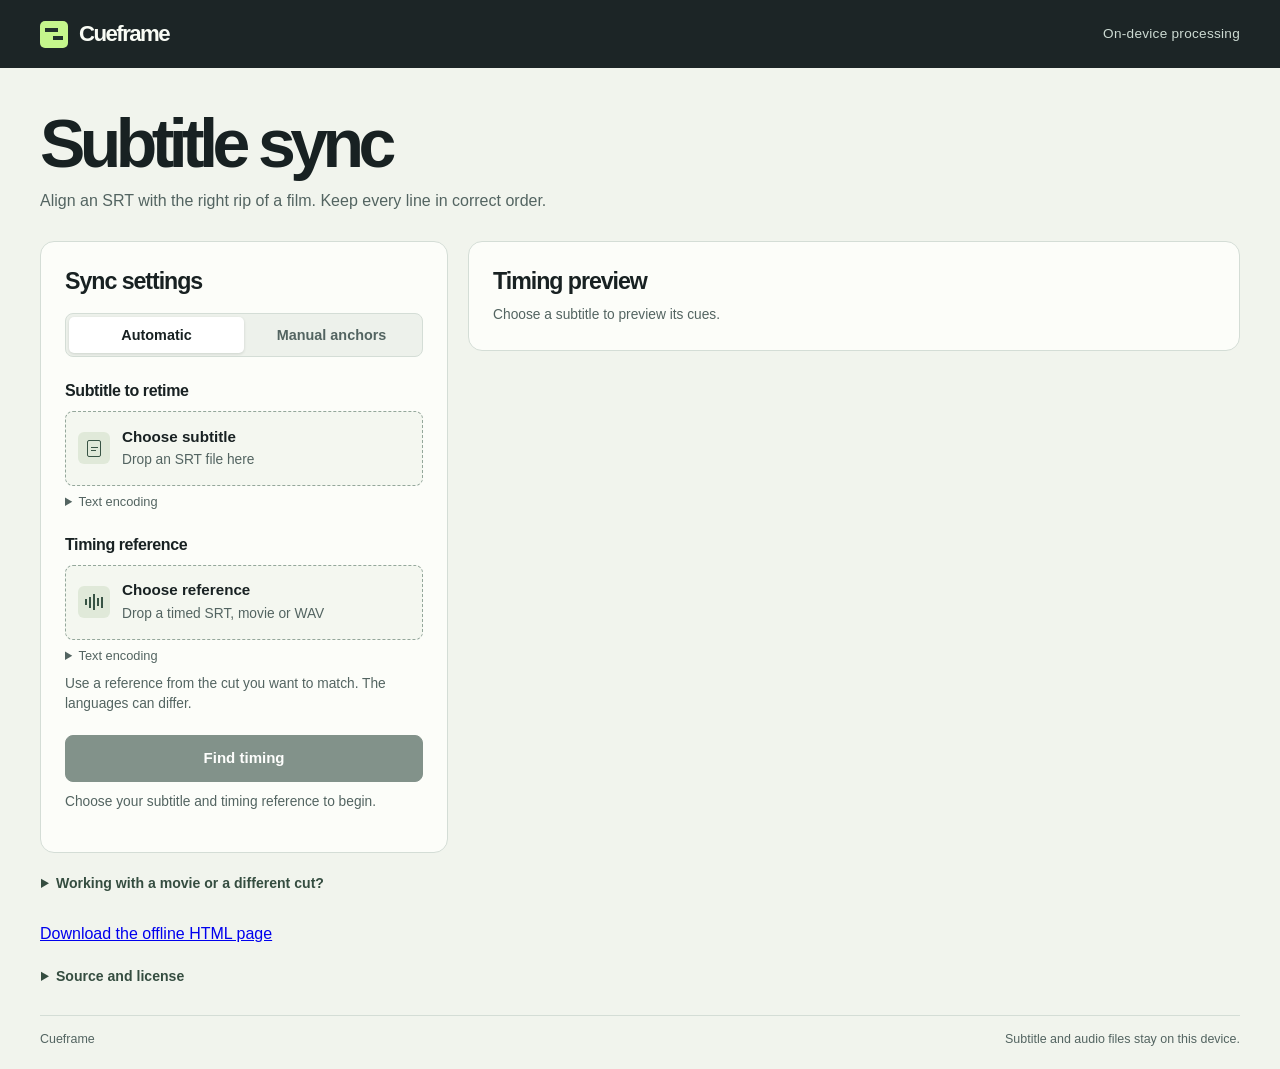
==== commit 0a96f33b: "Open Cueframe with empty inputs and update the page copy" ====
--- a/docs/index.html
+++ b/docs/index.html
@@ -25,13 +25,12 @@
 .brand-icon i:first-child{width:13px}
 .brand-icon i:last-child{width:10px;justify-self:end}
 .local-label{font-size:.85rem;color:#ccdad2;letter-spacing:.02em}
-.mast{display:flex;align-items:center;justify-content:space-between;gap:22px;margin:40px 0 28px}
+.mast{margin:40px 0 28px}
 h1,h2,h3,p{margin:0}
 h1{font-size:clamp(2.5rem,5.5vw,4.25rem);font-weight:640;letter-spacing:-.082em;line-height:1.03}
 .mast p{color:var(--muted);margin-top:11px;max-width:640px}
-button.secondary,.export,.primary{border-radius:8px;padding:.82rem 1.18rem;font-size:.94rem;border:1px solid var(--line);white-space:nowrap}
-.secondary{color:var(--ink);background:var(--white)}
-.secondary:hover,.positions button:hover,.text-button:hover{text-decoration:underline;text-underline-offset:3px}
+.export,.primary{border-radius:8px;padding:.82rem 1.18rem;font-size:.94rem;border:1px solid var(--line);white-space:nowrap}
+.positions button:hover,.text-button:hover{text-decoration:underline;text-underline-offset:3px}
 .desk{display:grid;grid-template-columns:minmax(300px,.83fr) minmax(0,1.57fr);align-items:start;gap:20px}
 .panel{background:var(--white);border:1px solid var(--line);border-radius:14px;padding:24px;min-width:0}
 h2{font-size:1.45rem;line-height:1.3;letter-spacing:-.045em;font-weight:680}
@@ -106,7 +105,7 @@
 @media(min-width:1450px){.mast{margin-top:50px}}
 @media(max-width:950px){.wrap{width:calc(100% - 40px)}.desk{gap:13px;grid-template-columns:minmax(260px,.83fr) minmax(0,1.4fr)}.panel{padding:17px}.positions button{padding:5px 6px}td.time{font-size:.72rem}}
 @media(max-width:740px){.desk{grid-template-columns:1fr}.mast{margin:25px 0 20px}.mast p{font-size:.95rem}.bar-inner{min-height:56px}.inputs .status{min-height:0}.timeline{padding:14px}.desk{gap:14px}.review-head{margin-top:18px}td.time{font-size:.77rem}.wrap{width:calc(100% - 30px)}}
-@media(max-width:420px){.mast{align-items:start;flex-direction:column;gap:12px}.panel{padding:14px}.file-block{margin-top:16px}.review-head,.export-bar{align-items:flex-start;flex-wrap:wrap}th,td{padding:8px 4px}th{font-size:.69rem}td.time{font-size:.68rem}.lane{grid-template-columns:53px 1fr}.ruler{margin-left:61px}footer{flex-wrap:wrap}}
+@media(max-width:420px){.panel{padding:14px}.file-block{margin-top:16px}.review-head,.export-bar{align-items:flex-start;flex-wrap:wrap}th,td{padding:8px 4px}th{font-size:.69rem}td.time{font-size:.68rem}.lane{grid-template-columns:53px 1fr}.ruler{margin-left:61px}footer{flex-wrap:wrap}}
 .track-box{margin-top:9px}
 .track-box label{display:block;color:var(--muted);font-size:.85rem;margin-bottom:4px}
 .track-box select{width:100%;font-size:.9rem}
@@ -120,6 +119,14 @@
 #player{display:block;max-height:300px;width:100%;background:#171c19}
 #player-line{white-space:pre-line;text-align:center;line-height:1.35;font-size:1rem;min-height:1.9em;padding:4px 10px}
 .play-cue{margin-right:6px;border:1px solid var(--line);border-radius:4px;color:#28583d;background:#edf5e7;font-size:.73rem;padding:3px 5px;vertical-align:middle}
+.timing-sections{margin:0 0 12px;padding:10px 12px;background:#f2f6ed;border-radius:6px}
+.timing-sections h4{margin:0;font-size:.87rem;color:#354d40}
+.timing-sections ul{list-style:none;margin:5px 0 0;padding:0}
+.timing-sections li{display:flex;align-items:baseline;gap:5px 10px;flex-wrap:wrap;margin-top:6px;font-size:.86rem;color:var(--muted)}
+.section-jump{padding:4px 7px;border-radius:4px;border:1px solid #a8b9a8;background:var(--white);color:#28583d;font-size:.85rem}
+.flagged .section-jump{border-color:#b17949;color:#793c17}
+.section-jump[aria-pressed=true]{outline:2px solid currentColor;outline-offset:0}
+.section-cue{background:#edf4e5}
 
 </style>
 </head>
@@ -132,8 +139,7 @@
   </header>
   <main class="wrap">
     <div class="mast">
-      <div><h1>Subtitle sync</h1><p>Align an SRT with the right cut of a film. Keep every line in its original language.</p></div>
-      <button type="button" class="secondary demo-button" id="demo">Load demo</button>
+      <h1>Subtitle sync</h1><p>Align an SRT with the right rip of a film. Keep every line in correct order.</p>
     </div>
     <div class="desk">
       <section class="panel inputs" aria-labelledby="input-heading">
@@ -175,34 +181,41 @@
         <p class="status" id="status" role="status" aria-live="polite">Choose your subtitle and timing reference to begin.</p>
       </section>
       <section class="panel preview" aria-labelledby="preview-heading">
-        <div class="section-head"><h2 id="preview-heading">Timing preview</h2><span class="tag" id="preview-type">Example</span></div>
-        <div class="timeline">
-          <div class="timeline-top"><span>Timeline</span><span id="range-time">00:00:00 – 00:00:30</span></div>
-          <div class="lane"><span>Original</span><div class="lane-track" id="lane-original"></div></div>
-          <div class="lane"><span>Adjusted</span><div class="lane-track out-track" id="lane-adjusted"></div></div>
-          <div class="ruler" aria-hidden="true"><span id="ruler-start"></span><span id="ruler-mid"></span><span id="ruler-end"></span></div>
+        <div class="section-head"><h2 id="preview-heading">Timing preview</h2><span class="tag" id="preview-type" hidden></span></div>
+        <p class="hint" id="preview-empty">Choose a subtitle to preview its cues.</p>
+        <div id="preview-content" hidden>
+          <div class="timeline">
+            <div class="timeline-top"><span>Timeline</span><span id="range-time"></span></div>
+            <div class="lane"><span>Original</span><div class="lane-track" id="lane-original"></div></div>
+            <div class="lane"><span>Adjusted</span><div class="lane-track out-track" id="lane-adjusted"></div></div>
+            <div class="ruler" aria-hidden="true"><span id="ruler-start"></span><span id="ruler-mid"></span><span id="ruler-end"></span></div>
+          </div>
+          <details class="player" id="player-pane"><summary>Playback check</summary>
+            <label class="player-file">Choose a local movie or audio file<input type="file" id="play-file" accept="video/*,audio/*,.mkv,.m4v,.mov,.webm,.wav"></label>
+            <small id="player-note">Open a file to check the adjusted cues against the soundtrack.</small>
+            <div id="player-stage" hidden><video id="player" controls playsinline preload="metadata"></video><p id="player-line" dir="auto"></p></div>
+            <button type="button" class="text-button" id="capture" hidden>Use player time for film anchor</button>
+          </details>
+          <div class="review-head"><h3>Review cues</h3><div class="positions" role="group" aria-label="Preview position">
+            <button type="button" data-position="first" aria-pressed="true">Start</button><button type="button" data-position="middle" aria-pressed="false">Middle</button><button type="button" data-position="last" aria-pressed="false">End</button>
+          </div></div>
+          <section class="timing-sections" id="timing-sections" aria-labelledby="sections-heading" hidden>
+            <h4 id="sections-heading">Timing changes</h4>
+            <ul id="section-list"></ul>
+          </section>
+          <div class="table-wrap">
+            <table><thead><tr><th scope="col">Subtitle text</th><th scope="col">Original start</th><th scope="col">Adjusted start</th></tr></thead><tbody id="cue-list"></tbody></table>
+          </div>
+          <div class="export-bar"><div><p id="estimate-title"></p><small id="estimate-info"></small></div><button type="button" class="export" id="export" disabled>Export SRT</button></div>
         </div>
-        <details class="player" id="player-pane"><summary>Playback check</summary>
-          <label class="player-file">Choose a local movie or audio file<input type="file" id="play-file" accept="video/*,audio/*,.mkv,.m4v,.mov,.webm,.wav"></label>
-          <small id="player-note">Open a file to check the adjusted cues against the soundtrack.</small>
-          <div id="player-stage" hidden><video id="player" controls playsinline preload="metadata"></video><p id="player-line" dir="auto"></p></div>
-          <button type="button" class="text-button" id="capture" hidden>Use player time for film anchor</button>
-        </details>
-        <div class="review-head"><h3>Review cues</h3><div class="positions" role="group" aria-label="Preview position">
-          <button type="button" data-position="first" aria-pressed="true">Start</button><button type="button" data-position="middle" aria-pressed="false">Middle</button><button type="button" data-position="last" aria-pressed="false">End</button>
-        </div></div>
-        <div class="table-wrap">
-          <table><thead><tr><th scope="col">Subtitle text</th><th scope="col">Original start</th><th scope="col">Adjusted start</th></tr></thead><tbody id="cue-list"></tbody></table>
-        </div>
-        <div class="export-bar"><div><p id="estimate-title">Example timing</p><small id="estimate-info">Load the demo to try these files.</small></div><button type="button" class="export" id="export" disabled>Export SRT</button></div>
       </section>
     </div>
     <details class="help"><summary>Working with a movie or a different cut?</summary>
       <p>Choose a timed SRT, an embedded text track in an MKV or MP4 movie, or a soundtrack your browser can decode. For other audio formats, extract the dialogue track as a mono WAV. With FFmpeg installed, this command selects the first audio track. Choose the audio track that matches your film.</p>
       <pre><code>ffmpeg -i "movie.mkv" -map 0:a:0 -ac 1 -ar 16000 -c:a pcm_s16le "reference.wav"</code></pre>
-      <p>Automatic alignment compares timing patterns. Music, sparse dialogue, or an inserted scene can make the estimate uncertain. Compare cues near the start, middle, and end. For a different cut, add timing pairs around the edit and check the lines in between. Lines absent from your release require editing separately.</p>
+      <p>Automatic alignment compares dialogue timing across the film. When the timing changes partway through, the preview shows where a correction was applied or where the match needs review. Choose a section to inspect the surrounding cues. For an uncertain cut between cues, use four manual pairs. Pick one early in the film, one just before the cut, one just after it, and one near the end. Lines missing from the release need editing separately.</p>
     </details>
-    <p><a href="./index.html" download="cueframe.html">Download the offline app</a></p><details class="help"><summary>Source and license</summary><p>Cueframe is a browser rewrite in a fork of Michał Szymaniak’s SubSync. Distributed under the GNU General Public License, version 3 or later. <a href="https://github.com/StanMiletskiy/subsync">View source and tests on GitHub</a>.</p><details><summary>Read GNU GPL v3</summary><pre style="white-space:pre-wrap;max-height:18rem;overflow:auto">                    GNU GENERAL PUBLIC LICENSE
+    <p><a href="./index.html" download="cueframe.html">Download the offline HTML page</a></p><details class="help"><summary>Source and license</summary><p>Cueframe is a browser rewrite in a fork of Michał Szymaniak’s SubSync. Distributed under the GNU General Public License, version 3 or later. <a href="https://github.com/StanMiletskiy/subsync">View source and tests on GitHub</a>.</p><details><summary>Read GNU GPL v3</summary><pre style="white-space:pre-wrap;max-height:18rem;overflow:auto">                    GNU GENERAL PUBLIC LICENSE
                        Version 3, 29 June 2007
 
  Copyright (C) 2007 Free Software Foundation, Inc. &lt;https://fsf.org/&gt;
@@ -1064,7 +1077,7 @@
 
   const commonRates = [1, 24 / 25, 25 / 24, 24000 / 25025, 25025 / 24000, 1000 / 1001, 1001 / 1000];
   const clamp = (n, lo, hi) => Math.min(hi, Math.max(lo, n));
-  const failure = reason => ({ offsetMs: 0, scale: 1, score: 0, reliable: false, reason });
+  const failure = reason => ({ offsetMs: 0, scale: 1, score: 0, reliable: false, edits: [], reviewRanges: [], reason });
 
   function ordered(cues) {
     return cues.filter(c => c && Number.isFinite(c.start) && Number.isFinite(c.end) && c.end > c.start)
@@ -1271,11 +1284,18 @@
     const base = (c.scale * (source.origin + step / 2) + c.offset - ref.origin) / step - 0.5;
     const scores = [];
     let observations = 0, total = 0, weakest = 1;
+    let editIndex = 0, editBins = 0;
     for (let g = 0; g < segments; g++) {
       let sx = 0, sy = 0, xx = 0, yy = 0, xy = 0, n = 0;
       const lo = Math.floor(x.length * g / segments), hi = Math.floor(x.length * (g + 1) / segments);
       for (let i = lo; i < hi; i += stride) {
-        const u = i * c.scale + base, j = Math.floor(u);
+        if (c.edits) {
+          const time = source.origin + (i + 0.5) * step;
+          while (editIndex < c.edits.length && c.edits[editIndex].sourceMs <= time) {
+            editBins += c.edits[editIndex++].deltaMs / step;
+          }
+        }
+        const u = i * c.scale + base + editBins, j = Math.floor(u);
         if (j < 0 || j >= y.length - 1) continue;
         const a = x[i], b = y[j] + (y[j + 1] - y[j]) * (u - j);
         sx += a; sy += b; xx += a * a; yy += b * b; xy += a * b; n++;
@@ -1310,12 +1330,17 @@
     return current;
   }
 
-  function nearest(sorted, t) {
+  function lowerBound(sorted, t) {
     let lo = 0, hi = sorted.length;
     while (lo < hi) {
       const mid = (lo + hi) >>> 1;
       if (sorted[mid] < t) lo = mid + 1; else hi = mid;
     }
+    return lo;
+  }
+
+  function nearest(sorted, t) {
+    const lo = lowerBound(sorted, t);
     const a = sorted[Math.max(0, lo - 1)], b = sorted[Math.min(lo, sorted.length - 1)];
     return Math.abs(t - a) < Math.abs(t - b) ? a : b;
   }
@@ -1344,6 +1369,290 @@
       candidate = { scale, offset: my - scale * mx };
     }
     return candidate;
+  }
+
+  function mapTime(fit, ms) {
+    let time = ms * fit.scale + fit.offsetMs;
+    for (const edit of fit.edits || []) {
+      if (ms < edit.sourceMs) break;
+      time += edit.deltaMs;
+    }
+    return time;
+  }
+
+  function median(values) {
+    values.sort((a, b) => a - b);
+    const mid = Math.floor(values.length / 2);
+    return values.length % 2 ? values[mid] : (values[mid - 1] + values[mid]) / 2;
+  }
+
+  function matchesCue(cue, starts, ends, scale, offset, tolerance) {
+    const start = cue.start * scale + offset, end = cue.end * scale + offset;
+    return Math.abs(nearest(starts, start) - start) < tolerance &&
+      Math.abs(nearest(ends, end) - end) < tolerance;
+  }
+
+  // A landmark must agree with several surrounding cues. A shared duration or
+  // one similar line on its own is much too common to identify a cut.
+  function textLandmarks(cues, reference, starts, ends, fit) {
+    const landmarks = [];
+    for (let i = 0; i < cues.length; i++) {
+      const cue = cues[i], expected = cue.start * fit.scale + fit.offsetMs;
+      const duration = (cue.end - cue.start) * fit.scale;
+      let best = null, runnerUp = -Infinity;
+      const lo = lowerBound(starts, expected - 120000), hi = lowerBound(starts, expected + 120000);
+      // Very dense tracks can contain thousands of simultaneous overlays.
+      if (hi - lo > 450) continue;
+      for (let j = lo; j < hi; j++) {
+        const match = reference[j];
+        if (Math.abs((match.end - match.start) - duration) > 400) continue;
+        const offset = match.start - cue.start * fit.scale;
+        let score = 0, hits = 0;
+        for (let k = Math.max(0, i - 5); k < Math.min(cues.length, i + 6); k++) {
+          if (i === k) continue;
+          const t = cues[k].start * fit.scale + offset, e = cues[k].end * fit.scale + offset;
+          const error = Math.max(Math.abs(nearest(starts, t) - t), Math.abs(nearest(ends, e) - e));
+          if (error < 420) { score += 1 - error / 560; hits++; }
+        }
+        if (hits < 4 || score < 3.3) continue;
+        if (!best || score > best.score) {
+          if (best) runnerUp = Math.max(runnerUp, best.score);
+          best = { i, x: cue.start, y: match.start, score };
+        } else runnerUp = Math.max(runnerUp, score);
+      }
+      if (best && best.score - runnerUp > 1.15) landmarks.push(best);
+    }
+    return landmarks;
+  }
+
+  function plateaus(points) {
+    // A median of local slopes largely ignores pairs that straddle an edit.
+    const slopes = [];
+    for (let i = 4; i < points.length; i++) {
+      const a = points[Math.max(0, i - 12)], b = points[i];
+      const elapsed = b.x - a.x;
+      if (elapsed >= 12000 && elapsed < 240000) slopes.push((b.y - a.y) / elapsed);
+    }
+    if (!slopes.length) return [];
+    const rate = median(slopes);
+    if (rate < 0.94 || rate > 1.06) return [];
+    const runs = [];
+    for (const p of points) {
+      const offset = p.y - rate * p.x;
+      const last = runs.at(-1);
+      if (last && Math.abs(offset - last.meanOffset) < 800) {
+        last.points.push(p);
+        last.meanOffset += (offset - last.meanOffset) / last.points.length;
+      } else runs.push({ points: [p], meanOffset: offset });
+    }
+    // Isolated landmarks cannot establish a section. Rejoin stable runs
+    // separated by a stray landmark, then refit the shared frame-rate slope.
+    const stable = [];
+    for (const run of runs) {
+      if (run.points.length < 4 || run.points.at(-1).x - run.points[0].x < 5000) continue;
+      const last = stable.at(-1);
+      if (last && Math.abs(last.meanOffset - run.meanOffset) < 800) {
+        for (const point of run.points) last.points.push(point);
+      } else stable.push(run);
+    }
+    return stable;
+  }
+
+  function sharedRate(runs) {
+    let xx = 0, xy = 0;
+    for (const {points} of runs) {
+      let mx = 0, my = 0;
+      for (const p of points) { mx += p.x / points.length; my += p.y / points.length; }
+      for (const p of points) { xx += (p.x - mx) ** 2; xy += (p.x - mx) * (p.y - my); }
+    }
+    return xy / xx;
+  }
+
+  function review(startMs, endMs, reason) {
+    return { startMs, endMs: Math.max(startMs + 1, endMs), reason };
+  }
+
+  // Two or three cues at an edge can have precise evidence for a different
+  // offset while still being too short for an automatic correction.
+  function shortEdgeReview(cues, starts, ends, fit) {
+    if (!fit.reliable || fit.score < 0.7) return null;
+    const ranges = [];
+    for (const direction of [1, -1]) {
+      const run = [];
+      let i = direction > 0 ? 0 : cues.length - 1;
+      while (run.length <= 6 && i >= 0 && i < cues.length) {
+        const cue = cues[i], offset = mapTime(fit, cue.start) - cue.start * fit.scale;
+        if (matchesCue(cue, starts, ends, fit.scale, offset, 450)) break;
+        run.push(cue);
+        i += direction;
+      }
+      if (run.length < 2 || run.length > 6) continue;
+      const seed = run[0], expected = mapTime(fit, seed.start);
+      const lo = lowerBound(starts, expected - 120000), hi = lowerBound(starts, expected + 120000);
+      if (hi - lo > 450) continue;
+      for (let j = lo; j < hi; j++) {
+        const offset = starts[j] - seed.start * fit.scale;
+        if (Math.abs(starts[j] - expected) < 1000) continue;
+        if (run.every(cue => matchesCue(cue, starts, ends, fit.scale, offset, 90))) {
+          const first = direction > 0 ? seed : run.at(-1), last = direction > 0 ? run.at(-1) : seed;
+          ranges.push(review(first.start, last.end, "These edge cues match a different offset. Check their timing."));
+          break;
+        }
+      }
+    }
+    return ranges.length ? { ...fit, reliable: false, reviewRanges: ranges,
+      reason: "Check the short marked section before exporting." } : null;
+  }
+
+  function transition(cues, left, right, rate, starts, ends) {
+    let lo = left.points.at(-1).i, hi = right.points[0].i;
+    // Narrow the transition only when the available edges support one side
+    // exclusively. A line removed from this release has no safe target time.
+    while (lo + 1 < hi && matchesCue(cues[lo + 1], starts, ends, rate, left.offset, 430) &&
+        !matchesCue(cues[lo + 1], starts, ends, rate, right.offset, 430)) lo++;
+    while (hi - 1 > lo && matchesCue(cues[hi - 1], starts, ends, rate, right.offset, 430) &&
+        !matchesCue(cues[hi - 1], starts, ends, rate, left.offset, 430)) hi--;
+    let lastEnd = cues[lo].end;
+    // Earlier overlapping cues may extend across this boundary too.
+    for (let i = 0; i < lo; i++) lastEnd = Math.max(lastEnd, cues[i].end);
+    const delta = right.offset - left.offset;
+    const sourceGap = cues[hi].start - lastEnd;
+    if (lo + 1 !== hi || sourceGap <= 0 || sourceGap * rate + delta < 0) {
+      return { range: review(cues[lo].start, cues[hi].end,
+        "Some lines at this edit overlap or have no clear counterpart in the reference.") };
+    }
+    return { edit: { sourceMs: cues[hi].start, deltaMs: delta } };
+  }
+
+  function textEdits(cues, reference, fit, competingFit) {
+    const starts = reference.map(c => c.start), ends = reference.map(c => c.end).sort((a, b) => a - b);
+    let unmatched = 0, longest = 0;
+    for (const cue of cues) {
+      unmatched = matchesCue(cue, starts, ends, fit.scale, fit.offsetMs, 450) ? 0 : unmatched + 1;
+      longest = Math.max(longest, unmatched);
+    }
+    if (fit.reliable && longest < 3) return longest === 2 ? shortEdgeReview(cues, starts, ends, fit) || fit : fit;
+    const points = textLandmarks(cues, reference, starts, ends, fit);
+    if (points.length < 12 || points.length < cues.length * 0.3) return null;
+    const groups = plateaus(points);
+    if (groups.length < 2) return shortEdgeReview(cues, starts, ends, fit);
+    if (groups.length > 20 || competingFit) return null;
+    const rate = sharedRate(groups);
+    if (!(rate >= 0.94 && rate <= 1.06)) return null;
+    for (const group of groups) {
+      group.offset = median(group.points.map(p => p.y - rate * p.x));
+    }
+    const edits = [], ranges = [];
+    for (let i = 1; i < groups.length; i++) {
+      const left = groups[i - 1], right = groups[i];
+      if (Math.abs(right.offset - left.offset) < 850) return null;
+      const {edit, range} = transition(cues, left, right, rate, starts, ends);
+      if (range) ranges.push(range);
+      else edits.push(edit);
+    }
+    if (ranges.length) return { ...fit, reliable: false, reviewRanges: ranges,
+      reason: "Check the cues near the marked edit before exporting." };
+    // Require good coverage on every section, including the first and last.
+    // This also prevents accidental matches to sparse excerpts in unrelated tracks.
+    const proposed = { ...fit, scale: rate, offsetMs: groups[0].offset, edits };
+    let misses = 0, startMiss = 0;
+    function finishRun(last) {
+      if (misses >= 6) ranges.push(review(cues[startMiss].start, cues[last].end,
+        "These cues do not have clear matching times in the reference."));
+      misses = 0;
+    }
+    for (let group = 0; group < groups.length; group++) {
+      const from = group ? groups[group].points[0].i : 0;
+      const to = group + 1 === groups.length ? cues.length : groups[group + 1].points[0].i;
+      let hits = 0;
+      for (let i = from; i < to; i++) {
+        const c = cues[i], offset = mapTime(proposed, c.start) - rate * c.start;
+        if (matchesCue(c, starts, ends, rate, offset, 450)) {
+          hits++;
+          finishRun(i - 1);
+        } else {
+          if (!misses) startMiss = i;
+          misses++;
+        }
+      }
+      if (hits < (to - from) * 0.55) return null;
+    }
+    finishRun(cues.length - 1);
+    if (ranges.length) return { ...proposed, reliable: false, reviewRanges: ranges,
+      reason: "Check the timing near the marked section before exporting." };
+    return { ...proposed, reliable: true,
+      reason: "Timing changes are supported by matching cue boundaries on each side." };
+  }
+
+  function localPattern(source, ref, step, fit, start, end) {
+    const x = source.values, y = ref.values;
+    const lo = clamp(Math.floor((start - source.origin) / step), 0, x.length - 1);
+    const hi = clamp(Math.ceil((end - source.origin) / step), lo + 1, x.length);
+    const stride = Math.max(1, Math.ceil((hi - lo) / 320));
+    const indexes = [], values = [];
+    for (let i = lo; i < hi; i += stride) {
+      indexes.push(Math.round((mapTime(fit, source.origin + (i + 0.5) * step) - ref.origin) / step - 0.5));
+      values.push(x[i]);
+    }
+    return shift => {
+      let n = 0, sx = 0, sy = 0, xx = 0, yy = 0, xy = 0;
+      for (let i = 0; i < values.length; i++) {
+        const j = indexes[i] + shift;
+        if (j < 0 || j >= y.length) continue;
+        const a = values[i], b = y[j];
+        n++; sx += a; sy += b; xx += a * a; yy += b * b; xy += a * b;
+      }
+      if (n < values.length * 0.75) return -1;
+      const variance = (xx - sx * sx / n) * (yy - sy * sy / n);
+      return variance > 1e-6 ? (xy - sx * sy / n) / Math.sqrt(variance) : 0;
+    };
+  }
+
+  // Acoustic activity (and differently segmented text) can locate a mismatch
+  // without identifying which exact cue belongs to each side. Keep that case
+  // inspectable, rather than declaring an audio-derived jump exportable.
+  function checkLocalActivity(cues, source, ref, step, fit, audio) {
+    if (fit.score < 0.32) return fit;
+    const windows = [];
+    const width = Math.min(cues.length, Math.max(16, Math.ceil(cues.length / 180)));
+    for (let from = 0; ; from = Math.min(from + Math.ceil(width / 2), cues.length - width)) {
+      const to = Math.min(from + width, cues.length);
+      const start = cues[from].start, end = cues[to - 1].end;
+      const corr = localPattern(source, ref, step, fit, start, end);
+      const base = corr(0);
+      const win = {start, end, base, suspicious: false};
+      windows.push(win);
+      if (base < Math.min(0.55, fit.score - 0.13)) {
+        let best = base, runnerUp = -1, bestShift = 0;
+        const separation = Math.ceil(1800 / step), hop = Math.max(1, Math.round(350 / step));
+        const limit = Math.round(120000 / step), scores = [];
+        for (let shift = -limit; shift <= limit; shift += hop) {
+          const r = corr(shift);
+          scores.push(r);
+          if (r > best) {best = r; bestShift = shift;}
+        }
+        for (let i = 0; i < scores.length; i++) {
+          if (Math.abs(i * hop - limit - bestShift) > separation) runnerUp = Math.max(runnerUp, scores[i]);
+        }
+        win.suspicious = Math.abs(bestShift * step) >= 1000 && best - base > 0.22 &&
+          best > (audio ? 0.48 : 0.6) && best - runnerUp > 0.075;
+      }
+      if (to === cues.length) break;
+    }
+    if (!windows.some(w => w.base >= (audio ? 0.48 : 0.6))) return fit;
+    const ranges = [];
+    for (const w of windows) {
+      // A whole run of cues without the expected pattern can also be missing
+      // dialogue. Require strong evidence elsewhere before reporting this.
+      const weak = w.base < 0.10 && fit.score >= (audio ? 0.70 : 0.75);
+      if (!w.suspicious && !weak) continue;
+      const last = ranges.at(-1);
+      if (last && w.start <= last.endMs + 5000) last.endMs = Math.max(last.endMs, w.end);
+      else ranges.push(review(w.start, w.end, "The local timing differs from the rest of this release."));
+    }
+    if (!ranges.length) return fit;
+    return { ...fit, reliable: false, reviewRanges: ranges,
+      reason: "Check the marked section against the film. A single timing correction does not fit it consistently." };
   }
 
   function align(input, reference, options = {}) {
@@ -1389,10 +1698,28 @@
       reason = rival ? "Several timings fit this pattern. Check the proposed timing or set manual anchors."
         : "The tracks do not show a consistent dialogue match. Try another reference or set manual anchors.";
     }
-    return { offsetMs: Math.round(best.offset), scale: best.scale, score, reliable, reason };
-  }
-
-  const api = { align };
+    const fit = { offsetMs: Math.round(best.offset), scale: best.scale, score, reliable, reason, edits: [], reviewRanges: [] };
+    if (cues.length < 16 || span < 45000) return fit;
+    if (refCues) {
+      const local = textEdits(cues, refCues, fit, !!rival && score > 0.75);
+      if (local) {
+        if (local.reliable && local.edits.length) {
+          const corrected = evaluate(source, ref, step, { scale: local.scale, offset: local.offsetMs, edits: local.edits }, stride, segments);
+          local.score = clamp(corrected.r, 0, 1);
+          if (local.score < minimumScore || corrected.coverage < 0.76 || corrected.weakest < 0.25) {
+            return checkLocalActivity(cues, source, ref, step, { ...fit, reliable: false,
+              reason: "The proposed cut does not fit the full timeline consistently." }, false);
+          }
+          const starts = refCues.map(c => c.start), ends = refCues.map(c => c.end).sort((a, b) => a - b);
+          return shortEdgeReview(cues, starts, ends, local) || local;
+        }
+        return local;
+      }
+    }
+    return checkLocalActivity(cues, source, ref, step, fit, audio);
+  }
+
+  const api = { align, mapTime };
   root.SyncAlign = api;
   if (typeof module !== "undefined" && module.exports) module.exports = api;
 })(globalThis);
@@ -2594,52 +2921,96 @@
 })(globalThis);
 
 </script>
+  <script id="reference-engine">
+/* SPDX-License-Identifier: GPL-3.0-or-later */
+(function (root) {
+  'use strict';
+
+  async function estimate(job, onProgress, signal) {
+    const options = {onProgress, signal};
+    let reference = job.reference;
+    if (!reference) {
+      if (job.kind === 'wav') {
+        reference = await SyncAudio.readWavActivity(job.file, options);
+      } else {
+        const demuxer = job.kind === 'mkv' ? SyncMkv : SyncMp4;
+        if (job.track.kind === 'audio') {
+          reference = await SyncMovieAudio.readMovieActivity(job.file, job.track, demuxer, options);
+        } else {
+          const cues = await demuxer.readCues(job.file, job.track.id, options);
+          reference = cues.map(({start, end}) => ({start, end}));
+        }
+      }
+    }
+    if (signal?.aborted) throw new DOMException('Analysis cancelled', 'AbortError');
+    onProgress(1);
+    return {answer: SyncAlign.align(job.cues, reference), prepared: job.file ? reference : null};
+  }
+
+  // Only the currently selected reference is kept. Entries are compared by File identity,
+  // since two unrelated files can share a name, size and modification time.
+  function createCache() {
+    let selection = null;
+
+    async function run(job, onProgress, signal, dispatch) {
+      if (signal.aborted) throw new DOMException('Analysis cancelled', 'AbortError');
+      if (!job.file) {
+        selection = null;
+        const {answer} = await dispatch(job, onProgress, signal);
+        if (signal.aborted) throw new DOMException('Analysis cancelled', 'AbortError');
+        return answer;
+      }
+
+      const {file, kind, track} = job;
+      if (!selection || selection.file !== file || selection.kind !== kind ||
+          selection.trackId !== track?.id || selection.trackKind !== track?.kind) {
+        selection = {file, kind, trackId: track?.id, trackKind: track?.kind, prepared: null};
+      }
+      const current = selection;
+      // A worker receives its own copy on a hit, so termination or cancellation cannot
+      // detach the cached activity buffer owned by the tab.
+      const request = current.prepared ? {cues: job.cues, reference: current.prepared} : job;
+      if (current.prepared) onProgress(1);
+      const {answer, prepared} = await dispatch(request, onProgress, signal);
+      if (signal.aborted || selection !== current) throw new DOMException('Analysis cancelled', 'AbortError');
+      if (prepared) current.prepared = prepared;
+      return answer;
+    }
+
+    return {run, clear() { selection = null; }};
+  }
+
+  const api = {estimate, createCache};
+  root.SyncReference = api;
+  if (typeof module !== 'undefined' && module.exports) module.exports = api;
+})(globalThis);
+
+</script>
   <script>
 /* Original browser studio. SPDX-License-Identifier: GPL-3.0-or-later */
 (() => {
   'use strict';
-
-  async function estimate(job, onProgress, signal) {
-    const options = {onProgress, signal};
-    let reference;
-    switch (job.kind) {
-      case 'wav':
-        reference = await SyncAudio.readWavActivity(job.file, options);
-        break;
-      case 'mkv':
-      case 'mp4': {
-        const demuxer = job.kind === 'mkv' ? SyncMkv : SyncMp4;
-        reference = job.track.kind === 'audio'
-          ? await SyncMovieAudio.readMovieActivity(job.file, job.track, demuxer, options)
-          : await demuxer.readCues(job.file, job.track.id, options);
-        break;
-      }
-      default:
-        reference = job.reference;
-    }
-    if (signal?.aborted) throw new DOMException('Analysis cancelled', 'AbortError');
-    onProgress(1);
-    return SyncAlign.align(job.cues, reference);
-  }
 
   function workerStart(calculate) {
     self.onmessage = async ({data}) => {
       self.postMessage({type:'ready'});
       try {
         const value = await calculate(data, fraction => self.postMessage({type:'progress',fraction}));
-        self.postMessage({type:'result',value});
+        const buffer = value.prepared?.activity?.buffer;
+        self.postMessage({type:'result',value}, buffer ? [buffer] : []);
       } catch (error) {
         self.postMessage({type:'failure',message:error.message || String(error)});
       }
     };
   }
   if (typeof document === 'undefined') {
-    workerStart(estimate);
+    workerStart(SyncReference.estimate);
     return;
   }
 
   const byId = id => document.getElementById(id);
-  const engines = ['align-engine', 'audio-engine', 'mkv-engine', 'mp4-engine', 'movie-audio-engine'];
+  const engines = ['align-engine', 'audio-engine', 'mkv-engine', 'mp4-engine', 'movie-audio-engine', 'reference-engine'];
+  const referenceCache = SyncReference.createCache();
   const tracks = {source:null, ref:null};
   const readId = {source:0, ref:0};
   const readAbort = {source:null, ref:null};
@@ -2647,7 +3018,6 @@
   let position = 'first';
   let running = null;
   let result = null;
-  let demoSession = false;
   let mediaUrl = null;
   let mediaName = '';
   let reviewMedia = null;
@@ -2675,23 +3045,6 @@
     for (const [value,label] of encodings) byId(slot+'-encoding').add(new Option(label,value));
   }
 
-  function makeExample() {
-    const ar = ['وصل القطار قبل الفجر.', 'هل أحضرت الخريطة؟', 'أظن أن الطريق من هنا.', 'لننتظر حتى تضيء النافذة.', 'تركت لك رسالة على الطاولة.', 'أسمع خطوات في الممر.'];
-    const fr = ['Le train est arrivé avant le jour.', 'Tu as apporté la carte ?', 'Je crois que c’est par ici.', 'Attendons que la fenêtre s’éclaire.', 'Je t’ai laissé un mot sur la table.', 'J’entends des pas dans le couloir.'];
-    let random = 91573, time = 1800;
-    const draw = () => {random = (Math.imul(random,1664525) + 1013904223) >>> 0; return random / 4294967296;};
-    const source = [], ref = [];
-    for (let index=0; index<56; index++) {
-      const end = time + Math.round(900 + draw()*3000);
-      const makeCue = (shift, line) => [index+1, SyncSrt.formatTime(time+shift)+' --> '+SyncSrt.formatTime(end+shift),line].join('\n');
-      source.push(makeCue(0, ar[index%ar.length]));
-      ref.push(makeCue(2400, fr[index%fr.length]));
-      time = end + Math.round(300 + draw()*draw()*11000);
-    }
-    return {source:SyncSrt.parse(source.join('\n\n')+'\n'), ref:SyncSrt.parse(ref.join('\n\n')+'\n')};
-  }
-  const example = makeExample();
-
   function message(text, kind='') {
     byId('status').textContent = text;
     byId('status').dataset.kind = kind;
@@ -2703,14 +3056,13 @@
   function invalidate() {
     stop();
     result = null;
+    if (position.startsWith('section-')) position = 'first';
+    showSections();
     controls();
     preview();
   }
   function selectPosition(next) {
     position = next;
-    for (const button of document.querySelectorAll('[data-position]')) {
-      button.setAttribute('aria-pressed', String(button.dataset.position===next));
-    }
     preview();
   }
   function controls() {
@@ -2776,16 +3128,15 @@
   }
   async function choose(slot, file) {
     if (!file) return;
-    // Switching from the example to real footage always starts a fresh session.
-    if (demoSession) resetFiles();
     const ticket = ++readId[slot];
     readAbort[slot]?.abort();
     const controller = new AbortController();
     readAbort[slot] = controller;
     const kind = kindOf(file,slot);
     const record = {file,kind,name:file.name};
+    if (slot==='ref') referenceCache.clear();
     tracks[slot] = record;
-    if (slot==='source') selectPosition('first');
+    if (slot==='source') position='first';
     invalidate();
     const meta = byId(slot+'-meta');
     byId(slot+'-name').textContent = file.name;
@@ -2824,45 +3175,6 @@
       preview();
     }
   }
-  function resetFiles() {
-    demoSession = false;
-    setMedia(null);
-    focusedPair = null;
-    for (const slot of ['source','ref']) {
-      readAbort[slot]?.abort();
-      ++readId[slot];
-      tracks[slot] = null;
-      byId(slot+'-file').value = '';
-      byId(slot+'-encoding').value = 'auto';
-      byId(slot+'-encoding-box').open = false;
-      byId(slot+'-encoding-box').hidden = false;
-    }
-    byId('source-name').textContent='Choose subtitle';
-    byId('source-meta').textContent='Drop an SRT file here';
-    byId('ref-name').textContent='Choose reference';
-    byId('ref-meta').textContent='Drop a timed SRT, movie or WAV';
-    byId('track-box').hidden=true;
-    byId('anchor-rows').replaceChildren();
-    addAnchor();
-  }
-  function loadDemo() {
-    stop();
-    resetFiles();
-    demoSession = true;
-    for (const slot of ['source','ref']) {
-      const name = slot==='source'?'platform.ar.srt':'platform.reference.fr.srt';
-      tracks[slot]={kind:'srt',name,parsed:example[slot]};
-      byId(slot+'-name').textContent=name;
-      byId(slot+'-meta').textContent=example[slot].cues.length+' cues · example SRT';
-      byId(slot+'-encoding-box').hidden=true;
-    }
-    const row = byId('anchor-rows').firstElementChild;
-    row.children[0].value = SyncSrt.formatTime(example.source.cues[0].start);
-    row.children[1].value = SyncSrt.formatTime(example.ref.cues[0].start);
-    setMode('automatic');
-    selectPosition('first');
-    message('Example loaded. Find timing to align Arabic subtitles with their French reference.');
-  }
   function addAnchor() {
     const row = document.createElement('div');
     row.className='anchor-row';
@@ -2889,7 +3201,7 @@
   }
 
   function runWorker(job, onProgress, signal) {
-    if (typeof Worker!=='function') return estimate(job,onProgress,signal);
+    if (typeof Worker!=='function') return SyncReference.estimate(job,onProgress,signal);
     return new Promise((resolve,reject)=>{
       let worker, blobUrl, started=false;
       const cleanup = () => {
@@ -2901,13 +3213,13 @@
       const fallback = () => {
         cleanup();
         if (signal.aborted) return reject(new DOMException('Analysis cancelled','AbortError'));
-        estimate(job,onProgress,signal).then(resolve,reject);
+        SyncReference.estimate(job,onProgress,signal).then(resolve,reject);
       };
       try {
         const sources=engines.map(id=>byId(id).textContent);
         if (sources.every(source=>source.trim())) {
           blobUrl=URL.createObjectURL(new Blob([...sources.map(source=>source+'\n;\n'),
-            '('+workerStart.toString()+')('+estimate.toString()+');'],{type:'text/javascript'}));
+            '('+workerStart.toString()+')(SyncReference.estimate);'],{type:'text/javascript'}));
         }
         worker=new Worker(blobUrl || 'worker.js');
         worker.onerror=event=>{
@@ -2941,7 +3253,7 @@
     controls();
     const parsed=tracks.source.parsed;
     try {
-      let map, title, detail, exportable=true;
+      let map, title, detail, exportable=true, sections=[];
       if (mode==='manual') {
         const pairs=Array.from(byId('anchor-rows').children,(row,index)=>{
           const times=Array.from(row.querySelectorAll('input'),input=>input.value.trim());
@@ -2957,25 +3269,32 @@
         if (ref.parsed) job.reference=timingOnly(ref.parsed.cues);
         else {job.file=ref.file; job.track=ref.selected;}
         message(ref.parsed?'Comparing timing patterns…':'Reading the selected track…');
-        const answer=await runWorker(job, fraction=>{
+        const answer=await referenceCache.run(job, fraction=>{
           if (running!==controller) return;
           const progress=Math.round(100*Number(fraction));
           if (Number.isFinite(progress)) message(progress>=100?'Comparing timing patterns…':'Reading reference · '+progress+'%');
-        },controller.signal);
+        },controller.signal,runWorker);
         if (running!==controller) return;
         if (!Number.isFinite(answer.scale) || answer.scale<=0 || !Number.isFinite(answer.offsetMs)) throw Error(answer.reason || 'No timing estimate. Use manual anchors or choose another reference.');
-        map=time=>time*answer.scale+answer.offsetMs;
-        exportable=!!answer.reliable;
+        map=time=>SyncAlign.mapTime(answer,time);
+        const edits=answer.edits || [], review=answer.reviewRanges || [];
+        exportable=!!answer.reliable && !review.length;
+        sections=timingSections(parsed.cues,edits,review);
         const drift=((answer.scale-1)*100);
         const sign=drift>=0?'+':'−';
-        title='Offset '+signedSeconds(answer.offsetMs);
+        title=(edits.length?'Starting offset ':'Offset ')+signedSeconds(answer.offsetMs);
         detail='Rate '+sign+Math.abs(drift).toFixed(3)+'% · match score '+Math.round(answer.score*100)+'%';
-        if (!exportable) message((answer.reason || 'Weak timing match.')+' Try manual anchors or a different reference.','error');
+        if (!exportable) message(review.length
+          ? 'Timing needs review. Choose a flagged section in the preview.'
+          : answer.reason || 'Weak timing match. Try manual anchors or another reference.','error');
       }
       let text;
       if (exportable) text=SyncSrt.render(parsed,map);
-      result={map,title,detail,exportable,text};
-      if (exportable) message('Timing ready. Check the start, middle, and end before exporting.','ok');
+      result={map,title,detail,exportable,text,sections};
+      showSections();
+      if (exportable) message(sections.length
+        ? 'Timing adjusted for this cut. Check the timing changes in the preview.'
+        : 'Timing ready. Check the start, middle, and end before exporting.','ok');
     } catch (error) {
       if (running!==controller) return;
       message(error.message || String(error),'error');
@@ -3008,15 +3327,74 @@
     const label=SyncSrt.formatTime(Math.abs(Math.round(ms)));
     return (ms<0?'−':'')+(short?label.split(/[,.]/)[0]:label);
   }
+  function timingSections(cues, edits, ranges) {
+    const sections = [
+      ...edits.map(edit => ({
+        at: edit.sourceMs,
+        note: 'Subsequent cues move '+(Math.abs(edit.deltaMs)/1000).toFixed(3)+' s '+
+          (edit.deltaMs>0?'later.':'earlier.'),
+      })),
+      ...ranges.map(range => ({at:range.startMs, end:range.endMs, note:range.reason, flagged:true})),
+    ].sort((a,b)=>a.at-b.at);
+    for (const [index, section] of sections.entries()) {
+      // Jump to the first affected cue even when the cut falls inside a long pause.
+      let next=-1, last=0;
+      for (const [i,cue] of cues.entries()) {
+        if (cue.start>cues[last].start) last=i;
+        if (section.flagged && cue.start<=section.at && cue.end>section.at) {next=i; break;}
+        if (cue.start>=section.at && (next<0 || cue.start<cues[next].start)) next=i;
+      }
+      section.index=next<0?last:next;
+      section.position='section-'+index;
+    }
+    return sections;
+  }
+  function showSections() {
+    const sections=result?.sections || [];
+    const box=byId('timing-sections'), list=byId('section-list');
+    box.hidden=!sections.length;
+    list.replaceChildren();
+    if (!sections.length) return;
+    const needsReview=sections.some(section=>section.flagged);
+    byId('sections-heading').textContent=needsReview?'Sections to check · original subtitle time':'Timing changes · original subtitle time';
+    for (const section of sections) {
+      const row=document.createElement('li'), button=document.createElement('button'), note=document.createElement('span');
+      row.className=section.flagged?'flagged':'corrected';
+      button.type='button'; button.className='section-jump'; button.dataset.position=section.position;
+      let label=prettyTime(section.at,true);
+      if (section.flagged && prettyTime(section.end,true)!==label) label+='–'+prettyTime(section.end,true);
+      button.textContent=(section.flagged?'Review ':'Check ')+label;
+      button.addEventListener('click',()=>{
+        selectPosition(section.position);
+        if (mediaReady) playCue(result.map(tracks.source.parsed.cues[section.index].start));
+      });
+      note.textContent=section.note;
+      row.append(button,note); list.append(row);
+    }
+  }
   function preview() {
-    const sample=!tracks.source?.parsed;
-    const cues=sample?example.source.cues:tracks.source.parsed.cues;
-    const map=sample?(time=>time+2400):result?.map;
-    byId('preview-type').textContent=sample?'Example':demoSession?'Demo files':!result?'Original':result.exportable?'Adjusted':'Low confidence';
-    const offset=position==='last'?Math.max(0,cues.length-3):position==='middle'?Math.max(0,Math.floor((cues.length-3)/2)):0;
+    const cues=tracks.source?.parsed?.cues;
+    const hasCues=!!cues?.length;
+    byId('preview-empty').hidden=hasCues;
+    byId('preview-content').hidden=!hasCues;
+    byId('preview-type').hidden=!hasCues;
+    if (!hasCues) {
+      for (const id of ['lane-original','lane-adjusted','cue-list']) byId(id).replaceChildren();
+      for (const id of ['range-time','ruler-start','ruler-mid','ruler-end','preview-type','estimate-title','estimate-info']) byId(id).textContent='';
+      refreshPlayer(null,identityTime);
+      return;
+    }
+    const map=result?.map;
+    byId('preview-type').textContent=!result?'Original':result.exportable?'Adjusted':'Low confidence';
+    for (const button of document.querySelectorAll('[data-position]')) {
+      button.setAttribute('aria-pressed', String(button.dataset.position===position));
+    }
+    const section=result?.sections.find(item=>item.position===position);
+    const offset=section?Math.max(0,Math.min(cues.length-3,section.index-1)):
+      position==='last'?Math.max(0,cues.length-3):position==='middle'?Math.max(0,Math.floor((cues.length-3)/2)):0;
     const selected=cues.slice(offset,offset+3);
-    const start=selected[0]?.start ?? 0;
-    const end=selected[selected.length-1]?.end ?? start+30000;
+    const start=selected[0].start;
+    const end=selected[selected.length-1].end;
     const left=Math.max(0,Math.floor((Math.min(start,map?map(start):start)-2000)/1000)*1000);
     const right=Math.max(left+30000,Math.ceil((Math.max(end,map?map(end):end)+2000)/1000)*1000);
     byId('range-time').textContent=prettyTime(left,true)+' – '+prettyTime(right,true);
@@ -3026,9 +3404,10 @@
     const body=byId('cue-list'); body.replaceChildren();
     for (const cue of selected) {
       const row=document.createElement('tr');
+      if (section && cue===cues[section.index]) row.className='section-cue';
       const line=document.createElement('td'), isolated=document.createElement('bdi');
       isolated.dir='auto'; isolated.textContent=cue.text;
-      if (mediaReady && !sample) {
+      if (mediaReady) {
         const jump=document.createElement('button');
         jump.type='button'; jump.className='play-cue'; jump.textContent='Play';
         jump.setAttribute('aria-label','Play cue at '+prettyTime(map?map(cue.start):cue.start));
@@ -3041,9 +3420,9 @@
       }
       body.append(row);
     }
-    refreshPlayer(sample?null:cues,map || identityTime);
-    byId('estimate-title').textContent=sample?'Example timing':result?.title || 'Awaiting adjustment';
-    byId('estimate-info').textContent=sample?'Load the demo to try these files.':result?.detail || 'Adjusted timestamps will appear here.';
+    refreshPlayer(cues,map || identityTime);
+    byId('estimate-title').textContent=result?.title || 'Awaiting adjustment';
+    byId('estimate-info').textContent=result?.detail || 'Adjusted timestamps will appear here.';
   }
   function setMedia(file, separate=false) {
     if (file===reviewMedia && separate===attachedSeparately) return;
@@ -3128,6 +3507,7 @@
   byId('movie-track').addEventListener('change',event=>{
     const ref=tracks.ref;
     if (!ref?.tracks) return;
+    referenceCache.clear();
     ref.selected=ref.tracks.find(track=>String(track.id)===event.target.value) || null;
     invalidate(); guide();
   });
@@ -3158,7 +3538,6 @@
     const input=row.children[1]; input.value=prettyTime(byId('player').currentTime*1000);
     invalidate(); guide(); input.focus();
   });
-  byId('demo').addEventListener('click',loadDemo);
   byId('automatic').addEventListener('click',()=>setMode('automatic'));
   byId('manual').addEventListener('click',()=>setMode('manual'));
   byId('add-anchor').addEventListener('click',()=>{addAnchor().firstElementChild.focus(); invalidate(); guide();});
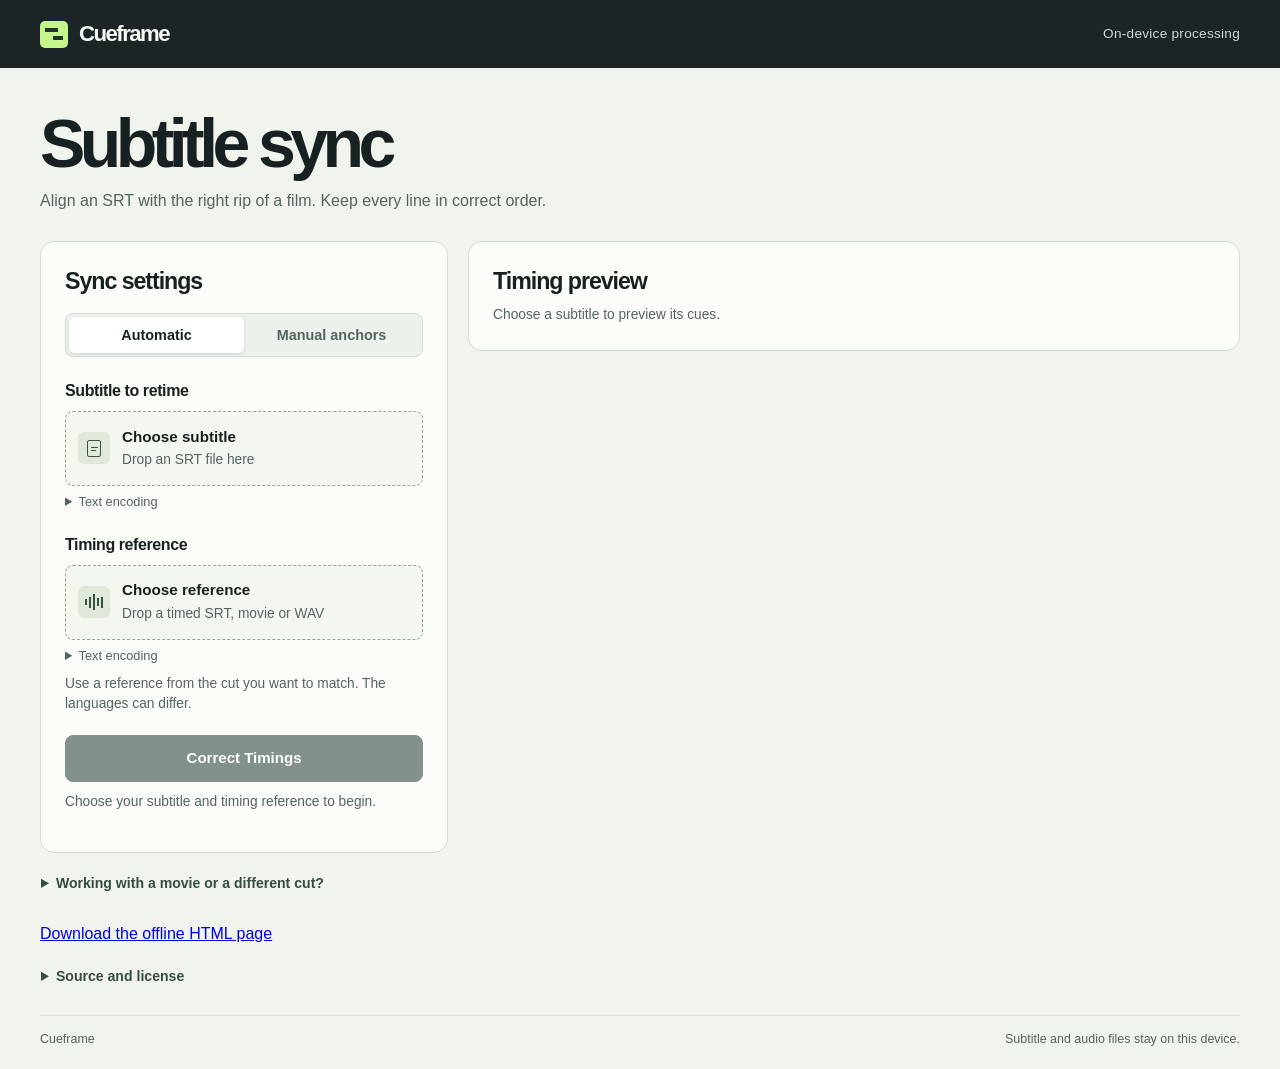
==== commit eaaba9cb: "Export supported corrections automatically across the complete subtitle track" ====
--- a/docs/index.html
+++ b/docs/index.html
@@ -176,7 +176,7 @@
           <button type="button" class="text-button" id="add-anchor">+ Add timing pair</button>
           <p class="time-hint">Format: HH:MM:SS,mmm</p>
         </div>
-        <button type="button" class="primary" id="run" disabled>Find timing</button>
+        <button type="button" class="primary" id="run" disabled>Correct Timings</button>
         <button type="button" class="text-button" id="cancel" hidden>Cancel analysis</button>
         <p class="status" id="status" role="status" aria-live="polite">Choose your subtitle and timing reference to begin.</p>
       </section>
@@ -213,7 +213,7 @@
     <details class="help"><summary>Working with a movie or a different cut?</summary>
       <p>Choose a timed SRT, an embedded text track in an MKV or MP4 movie, or a soundtrack your browser can decode. For other audio formats, extract the dialogue track as a mono WAV. With FFmpeg installed, this command selects the first audio track. Choose the audio track that matches your film.</p>
       <pre><code>ffmpeg -i "movie.mkv" -map 0:a:0 -ac 1 -ar 16000 -c:a pcm_s16le "reference.wav"</code></pre>
-      <p>Automatic alignment compares dialogue timing across the film. When the timing changes partway through, the preview shows where a correction was applied or where the match needs review. Choose a section to inspect the surrounding cues. For an uncertain cut between cues, use four manual pairs. Pick one early in the film, one just before the cut, one just after it, and one near the end. Lines missing from the release need editing separately.</p>
+      <p>Automatic alignment compares dialogue timing across the film and applies timing changes it can match. When the correction is ready, select Export SRT to save it. If the overall match is too weak, choose a different reference or use manual anchors. For a cut between cues, place a pair early in the film, one just before the cut, one just after it, and one near the end. Lines missing from the release need editing separately.</p>
     </details>
     <p><a href="./index.html" download="cueframe.html">Download the offline HTML page</a></p><details class="help"><summary>Source and license</summary><p>Cueframe is a browser rewrite in a fork of Michał Szymaniak’s SubSync. Distributed under the GNU General Public License, version 3 or later. <a href="https://github.com/StanMiletskiy/subsync">View source and tests on GitHub</a>.</p><details><summary>Read GNU GPL v3</summary><pre style="white-space:pre-wrap;max-height:18rem;overflow:auto">                    GNU GENERAL PUBLIC LICENSE
                        Version 3, 29 June 2007
@@ -1012,6 +1012,32 @@
     return { text, cues };
   }
 
+  // A source-only opening title can fall entirely before zero after a valid automatic
+  // correction. Relocate the opening block only when its full original span fits.
+  function fitOpening(cues, map) {
+    let firstTitle = Infinity, lastTitle = -Infinity;
+    let nextSource = Infinity, nextStart = Infinity, crossesZero = false;
+    for (const cue of cues) {
+      const start = Math.round(map(cue.start)), end = Math.round(map(cue.end));
+      if (!Number.isSafeInteger(start) || !Number.isSafeInteger(end) || end <= start) return map;
+      if (end <= 0) {
+        firstTitle = Math.min(firstTitle, cue.start);
+        lastTitle = Math.max(lastTitle, cue.end);
+      } else if (start < 0) {
+        crossesZero = true;
+      } else {
+        nextStart = Math.min(nextStart, start);
+        nextSource = Math.min(nextSource, cue.start);
+      }
+    }
+    if (lastTitle === -Infinity) return crossesZero ? time => Math.max(0, map(time)) : map;
+    // A cue crossing zero already occupies the opening. An absent or earlier source
+    // neighbour also means there is no verified empty interval for this block.
+    if (crossesZero || !Number.isFinite(nextStart) || lastTitle >= nextSource ||
+        lastTitle - firstTitle > nextStart) return map;
+    return time => time >= firstTitle && time <= lastTitle ? time - firstTitle : map(time);
+  }
+
   function render(parsed, map) {
     const chunks = [];
     let cursor = 0;
@@ -1063,7 +1089,7 @@
     };
   }
 
-  const api = { decode, parse, parseTime, formatTime, render, anchors };
+  const api = { decode, parse, parseTime, formatTime, render, anchors, fitOpening };
   if (typeof module !== 'undefined' && module.exports) module.exports = api;
   globalThis.SyncSrt = api;
 })();
@@ -1289,13 +1315,20 @@
       let sx = 0, sy = 0, xx = 0, yy = 0, xy = 0, n = 0;
       const lo = Math.floor(x.length * g / segments), hi = Math.floor(x.length * (g + 1) / segments);
       for (let i = lo; i < hi; i += stride) {
+        let partialBins = 0;
         if (c.edits) {
           const time = source.origin + (i + 0.5) * step;
           while (editIndex < c.edits.length && c.edits[editIndex].sourceMs <= time) {
-            editBins += c.edits[editIndex++].deltaMs / step;
+            const edit = c.edits[editIndex];
+            if (edit.bridge && time < edit.bridge.endMs) {
+              partialBins = bridgeOffset(edit, time) / step;
+              break;
+            }
+            editBins += edit.deltaMs / step;
+            editIndex++;
           }
         }
-        const u = i * c.scale + base + editBins, j = Math.floor(u);
+        const u = i * c.scale + base + editBins + partialBins, j = Math.floor(u);
         if (j < 0 || j >= y.length - 1) continue;
         const a = x[i], b = y[j] + (y[j + 1] - y[j]) * (u - j);
         sx += a; sy += b; xx += a * a; yy += b * b; xy += a * b; n++;
@@ -1371,10 +1404,20 @@
     return candidate;
   }
 
+  function bridgeOffset(edit, ms) {
+    let elapsed = 0;
+    for (const gap of edit.bridge.gaps) {
+      if (ms <= gap.start) break;
+      elapsed += Math.min(ms, gap.end) - gap.start;
+    }
+    return edit.deltaMs * elapsed / edit.bridge.silenceMs;
+  }
+
   function mapTime(fit, ms) {
     let time = ms * fit.scale + fit.offsetMs;
     for (const edit of fit.edits || []) {
       if (ms < edit.sourceMs) break;
+      if (edit.bridge && ms < edit.bridge.endMs) return time + bridgeOffset(edit, ms);
       time += edit.deltaMs;
     }
     return time;
@@ -1472,6 +1515,19 @@
     return { startMs, endMs: Math.max(startMs + 1, endMs), reason };
   }
 
+  // A review interval describes uncertainty in the exported timing. Only the
+  // evidence for the complete mapping decides whether it can be exported.
+  function withRanges(fit, ranges) {
+    if (!ranges.length) return fit;
+    const merged = [];
+    for (const range of [...fit.reviewRanges, ...ranges].sort((a, b) => a.startMs - b.startMs)) {
+      const last = merged.at(-1);
+      if (last && range.startMs <= last.endMs + 1000) last.endMs = Math.max(last.endMs, range.endMs);
+      else merged.push({ ...range });
+    }
+    return { ...fit, reviewRanges: merged };
+  }
+
   // Two or three cues at an edge can have precise evidence for a different
   // offset while still being too short for an automatic correction.
   function shortEdgeReview(cues, starts, ends, fit) {
@@ -1500,8 +1556,7 @@
         }
       }
     }
-    return ranges.length ? { ...fit, reliable: false, reviewRanges: ranges,
-      reason: "Check the short marked section before exporting." } : null;
+    return ranges.length ? withRanges(fit, ranges) : null;
   }
 
   function transition(cues, left, right, rate, starts, ends) {
@@ -1517,57 +1572,149 @@
     for (let i = 0; i < lo; i++) lastEnd = Math.max(lastEnd, cues[i].end);
     const delta = right.offset - left.offset;
     const sourceGap = cues[hi].start - lastEnd;
-    if (lo + 1 !== hi || sourceGap <= 0 || sourceGap * rate + delta < 0) {
-      return { range: review(cues[lo].start, cues[hi].end,
-        "Some lines at this edit overlap or have no clear counterpart in the reference.") };
-    }
-    return { edit: { sourceMs: cues[hi].start, deltaMs: delta } };
+    if (lo + 1 === hi && sourceGap > 0 && sourceGap * rate + delta >= 0)
+      return { edit: { sourceMs: cues[hi].start, deltaMs: delta }, gapMs: sourceGap * rate };
+    // Preserve the duration of every source cue. Only silence between the
+    // verified endpoints absorbs the offset difference across unmatched cues.
+    const rangeReason = "Some lines at this edit overlap or have no clear counterpart in the reference.";
+    const range = review(cues[lo].start, cues[hi].end, rangeReason);
+    const maxExpansion = hi === lo + 1 ? 2 : 0;
+    for (let expansion = 0; expansion <= maxExpansion; expansion++) {
+      const a = lo - expansion, b = hi + expansion;
+      if (a < 0 || b >= cues.length || b - a > 30 || cues[b].start - cues[a].end > 150000) break;
+      if (b - a < 2) continue;
+      // Leave the middle of each established section intact even when cuts
+      // on both of its sides need a bridge.
+      if (expansion && (a < left.points[Math.floor(left.points.length / 2)].i ||
+          b > right.points[Math.floor((right.points.length - 1) / 2)].i ||
+          !matchesCue(cues[a], starts, ends, rate, left.offset, 430) ||
+          !matchesCue(cues[b], starts, ends, rate, right.offset, 430))) continue;
+      let occupiedUntil = cues[a].end;
+      for (let i = 0; i < a; i++) occupiedUntil = Math.max(occupiedUntil, cues[i].end);
+      const gaps = [];
+      let silenceMs = 0;
+      for (let i = a + 1; i <= b; i++) {
+        if (cues[i].start > occupiedUntil) {
+          gaps.push({ start: occupiedUntil, end: cues[i].start });
+          silenceMs += cues[i].start - occupiedUntil;
+        }
+        occupiedUntil = Math.max(occupiedUntil, cues[i].end);
+      }
+      const silence = silenceMs * rate;
+      if (silence > 0 && delta >= -0.75 * silence && delta <= Math.max(10000, 2 * silence)) {
+        const bridge = { gaps, silenceMs, endMs: gaps.at(-1).end };
+        return { range: review(cues[a].start, cues[b].end, rangeReason),
+          edit: { sourceMs: gaps[0].start, deltaMs: delta, bridge }, gapMs: silence };
+      }
+    }
+    return { range };
+  }
+
+  // At an unresolved cut the exported offset must carry straight through.
+  // Find the sequence of confirmed cuts supported by the most independently
+  // matched landmarks. At most one candidate per distinct section offset is
+  // needed after each boundary.
+  function compatibleEdits(groups, transitions) {
+    let paths = groups.map(g => ({ offsetMs: g.offset, edits: [], support: 0 }));
+    for (let i = 0; i < groups.length; i++) {
+      const group = groups[i], next = groups[i + 1], boundary = transitions[i];
+      let bestChange = null;
+      for (let j = 0; j < paths.length; j++) {
+        const path = paths[j], offset = groups[j].offset;
+        if (Math.abs(offset - group.offset) > 200) continue;
+        path.support += group.points.length;
+        if (!boundary?.edit) continue;
+        const deltaMs = next.offset - offset;
+        if (boundary.gapMs + deltaMs < 0) continue;
+        if (!bestChange || path.support > bestChange.support) bestChange = {
+          offsetMs: path.offsetMs, support: path.support,
+          edits: [...path.edits, { ...boundary.edit, deltaMs }]
+        };
+      }
+      if (bestChange && bestChange.support > paths[i + 1].support) paths[i + 1] = bestChange;
+    }
+    return paths.reduce((a, b) => a.support >= b.support ? a : b);
   }
 
   function textEdits(cues, reference, fit, competingFit) {
     const starts = reference.map(c => c.start), ends = reference.map(c => c.end).sort((a, b) => a - b);
-    let unmatched = 0, longest = 0;
-    for (const cue of cues) {
-      unmatched = matchesCue(cue, starts, ends, fit.scale, fit.offsetMs, 450) ? 0 : unmatched + 1;
-      longest = Math.max(longest, unmatched);
-    }
-    if (fit.reliable && longest < 3) return longest === 2 ? shortEdgeReview(cues, starts, ends, fit) || fit : fit;
+    let unmatched = 0, longest = 0, hits = 0;
+    const absent = [];
+    for (let i = 0; i <= cues.length; i++) {
+      if (i < cues.length && !matchesCue(cues[i], starts, ends, fit.scale, fit.offsetMs, 450)) {
+        unmatched++;
+        longest = Math.max(longest, unmatched);
+      } else {
+        if (unmatched >= 6) absent.push(review(cues[i - unmatched].start, cues[i - 1].end,
+          "These cues do not have clear matching times in the reference."));
+        unmatched = 0;
+        if (i < cues.length) hits++;
+      }
+    }
+    if (cues.length < 16 || (fit.reliable && longest < 3)) {
+      return longest >= 2 ? shortEdgeReview(cues, starts, ends, fit) || fit : fit;
+    }
     const points = textLandmarks(cues, reference, starts, ends, fit);
     if (points.length < 12 || points.length < cues.length * 0.3) return null;
     const groups = plateaus(points);
-    if (groups.length < 2) return shortEdgeReview(cues, starts, ends, fit);
+    if (groups.length < 2) {
+      const edges = shortEdgeReview(cues, starts, ends, fit);
+      if (fit.reliable && absent.length && hits >= cues.length * 0.65) return withRanges(edges || fit, absent);
+      return edges;
+    }
     if (groups.length > 20 || competingFit) return null;
-    const rate = sharedRate(groups);
+    let rate = sharedRate(groups);
     if (!(rate >= 0.94 && rate <= 1.06)) return null;
     for (const group of groups) {
       group.offset = median(group.points.map(p => p.y - rate * p.x));
     }
-    const edits = [], ranges = [];
+    // Jitter can split a long section during the preliminary slope estimate.
+    // Reunite neighboring sections that share an offset at the fitted rate.
+    const originalCount = groups.length;
+    for (let i = groups.length - 1; i > 0; i--) {
+      if (Math.abs(groups[i - 1].offset - groups[i].offset) >= 850) continue;
+      for (const p of groups[i].points) groups[i - 1].points.push(p);
+      groups.splice(i, 1);
+    }
+    if (groups.length < 2) return null;
+    if (groups.length !== originalCount) {
+      rate = sharedRate(groups);
+      if (!(rate >= 0.94 && rate <= 1.06)) return null;
+      for (const group of groups) group.offset = median(group.points.map(p => p.y - rate * p.x));
+    }
+    const transitions = [], ranges = [];
     for (let i = 1; i < groups.length; i++) {
       const left = groups[i - 1], right = groups[i];
       if (Math.abs(right.offset - left.offset) < 850) return null;
-      const {edit, range} = transition(cues, left, right, rate, starts, ends);
-      if (range) ranges.push(range);
-      else edits.push(edit);
-    }
-    if (ranges.length) return { ...fit, reliable: false, reviewRanges: ranges,
-      reason: "Check the cues near the marked edit before exporting." };
-    // Require good coverage on every section, including the first and last.
-    // This also prevents accidental matches to sparse excerpts in unrelated tracks.
-    const proposed = { ...fit, scale: rate, offsetMs: groups[0].offset, edits };
+      const boundary = transition(cues, left, right, rate, starts, ends);
+      transitions.push(boundary);
+      if (boundary.range) ranges.push(boundary.range);
+    }
+    const { offsetMs, edits } = transitions.some(t => !t.edit) ? compatibleEdits(groups, transitions) :
+      { offsetMs: groups[0].offset, edits: transitions.map(t => t.edit) };
+    const proposed = edits.length ? { ...fit, scale: rate, offsetMs, edits } : fit;
     let misses = 0, startMiss = 0;
     function finishRun(last) {
       if (misses >= 6) ranges.push(review(cues[startMiss].start, cues[last].end,
         "These cues do not have clear matching times in the reference."));
       misses = 0;
     }
+    let extendedConflict = false;
     for (let group = 0; group < groups.length; group++) {
       const from = group ? groups[group].points[0].i : 0;
       const to = group + 1 === groups.length ? cues.length : groups[group + 1].points[0].i;
+      const points = groups[group].points;
+      const mismatches = points.filter(p => Math.abs(mapTime(proposed, p.x) - (rate * p.x + groups[group].offset)) >= 450);
+      const matchesSection = mismatches.length < points.length / 2;
+      if (!matchesSection) {
+        ranges.push(review(cues[from].start, cues[to - 1].end,
+          "This section has a different offset, but its exact boundary is uncertain."));
+        if (mismatches.length >= 12 && mismatches.at(-1).x - mismatches[0].x > 90000) extendedConflict = true;
+      }
       let hits = 0;
       for (let i = from; i < to; i++) {
-        const c = cues[i], offset = mapTime(proposed, c.start) - rate * c.start;
-        if (matchesCue(c, starts, ends, rate, offset, 450)) {
+        const c = cues[i], offset = mapTime(proposed, c.start) - proposed.scale * c.start;
+        if (matchesCue(c, starts, ends, proposed.scale, offset, 450)) {
           hits++;
           finishRun(i - 1);
         } else {
@@ -1575,13 +1722,14 @@
           misses++;
         }
       }
-      if (hits < (to - from) * 0.55) return null;
+      if (matchesSection && edits.length && hits < (to - from) * 0.55) return null;
     }
     finishRun(cues.length - 1);
-    if (ranges.length) return { ...proposed, reliable: false, reviewRanges: ranges,
-      reason: "Check the timing near the marked section before exporting." };
-    return { ...proposed, reliable: true,
-      reason: "Timing changes are supported by matching cue boundaries on each side." };
+    if (extendedConflict) return withRanges({ ...proposed, reliable: false,
+      reason: "A sustained section needs a different offset and its cut cannot be placed safely." }, ranges);
+    if (!edits.length) return withRanges(fit, ranges);
+    return withRanges({ ...proposed, reliable: true,
+      reason: "Timing changes are supported by matching cue boundaries on each side." }, ranges);
   }
 
   function localPattern(source, ref, step, fit, start, end) {
@@ -1608,9 +1756,46 @@
     };
   }
 
-  // Acoustic activity (and differently segmented text) can locate a mismatch
-  // without identifying which exact cue belongs to each side. Keep that case
-  // inspectable, rather than declaring an audio-derived jump exportable.
+  // An acoustic tail needs a repeated, unambiguous alternative and a definite
+  // cut between neighbouring cues. A strong tail alone cannot place the cut.
+  function audioTail(cues, source, ref, step, fit, windows, width) {
+    const shift = windows.at(-1).shift;
+    if (!shift || !fit.reliable) return null;
+    let first = windows.length - 1;
+    while (first && Math.abs((windows[first - 1].shift ?? Infinity) - shift) <= 2) first--;
+    const tail = windows.slice(first);
+    if (tail[0].from < cues.length * 0.7 || tail.length < 5 || tail.at(-1).end - tail[0].start < 90000) return null;
+    const delta = Math.round(median(tail.map(w => w.shift)));
+    const radius = Math.min(width, 64);
+    const left = Math.max(0, tail[0].from - radius), right = Math.min(cues.length - 1, tail[0].from + radius);
+    const before = [], after = [];
+    for (let i = left; i <= right; i++) {
+      const cue = cues[i], corr = localPattern(source, ref, step, fit, cue.start - 500, cue.end + 500);
+      before.push(corr(0));
+      after.push(corr(delta));
+    }
+    // The change of cumulative local correlation identifies the best partition
+    // without repeatedly scoring the whole film.
+    let gain = 0, best = -Infinity, second = -Infinity, split = 0;
+    for (let i = 1; i < before.length; i++) {
+      gain += before[i - 1] - after[i - 1];
+      if (gain > best) { second = best; best = gain; split = i; }
+      else second = Math.max(second, gain);
+    }
+    const conflict = { ...fit, reliable: false, reason: "A sustained audio section needs a different offset and its cut cannot be placed safely." };
+    const index = left + split, cut = cues[index].start, deltaMs = delta * step;
+    let occupied = cues[0].end;
+    for (let i = 1; i < index; i++) occupied = Math.max(occupied, cues[i].end);
+    if (split < 2 || split >= before.length - 1 || best - second < 0.32 ||
+        before[split - 1] < 0.67 || after[split] < 0.67 || cut <= occupied ||
+        (cut - occupied) * fit.scale + deltaMs < 0) return conflict;
+    const edits = [{ sourceMs: cut, deltaMs }];
+    const full = evaluate(source, ref, step, { offset: fit.offsetMs, scale: fit.scale, edits }, 1, 4);
+    if (full.segments !== 4 || full.coverage < 0.9 || full.weakest < 0.6 || full.r < fit.score + 0.025) return conflict;
+    return { ...fit, edits, score: clamp(full.r, 0, 1), reason: "The audio activity supports a timing change near the end." };
+  }
+
+  // Record weak local patterns even when only the global alignment is supported.
   function checkLocalActivity(cues, source, ref, step, fit, audio) {
     if (fit.score < 0.32) return fit;
     const windows = [];
@@ -1620,7 +1805,7 @@
       const start = cues[from].start, end = cues[to - 1].end;
       const corr = localPattern(source, ref, step, fit, start, end);
       const base = corr(0);
-      const win = {start, end, base, suspicious: false};
+      const win = {from, start, end, base, suspicious: false};
       windows.push(win);
       if (base < Math.min(0.55, fit.score - 0.13)) {
         let best = base, runnerUp = -1, bestShift = 0;
@@ -1636,12 +1821,22 @@
         }
         win.suspicious = Math.abs(bestShift * step) >= 1000 && best - base > 0.22 &&
           best > (audio ? 0.48 : 0.6) && best - runnerUp > 0.075;
+        if (audio && win.suspicious && best > 0.74 && best - runnerUp > 0.17) {
+          const peak = bestShift;
+          for (let shift = peak - hop; shift <= peak + hop; shift++) {
+            const score = corr(shift);
+            if (score > best) { best = score; bestShift = shift; }
+          }
+          win.shift = bestShift;
+        }
       }
       if (to === cues.length) break;
     }
     if (!windows.some(w => w.base >= (audio ? 0.48 : 0.6))) return fit;
+    const tail = audio ? audioTail(cues, source, ref, step, fit, windows, width) : null;
     const ranges = [];
     for (const w of windows) {
+      if (tail?.reliable && w.end >= tail.edits[0].sourceMs) continue;
       // A whole run of cues without the expected pattern can also be missing
       // dialogue. Require strong evidence elsewhere before reporting this.
       const weak = w.base < 0.10 && fit.score >= (audio ? 0.70 : 0.75);
@@ -1650,9 +1845,7 @@
       if (last && w.start <= last.endMs + 5000) last.endMs = Math.max(last.endMs, w.end);
       else ranges.push(review(w.start, w.end, "The local timing differs from the rest of this release."));
     }
-    if (!ranges.length) return fit;
-    return { ...fit, reliable: false, reviewRanges: ranges,
-      reason: "Check the marked section against the film. A single timing correction does not fit it consistently." };
+    return withRanges(tail || fit, ranges);
   }
 
   function align(input, reference, options = {}) {
@@ -1681,7 +1874,9 @@
     candidates.sort((a, b) => b.r - a.r);
     let best = refine(source, ref, step, candidates[0], span, stride, segments);
     if (refCues) best = snapToBoundaries(cues, refCues, best);
-    const result = evaluate(source, ref, step, best, stride, segments);
+    // Sampling speeds up the search; the selected mapping is always checked
+    // against every activity bin, including the beginning and end.
+    const result = evaluate(source, ref, step, best, 1, segments);
     const rival = candidates.find(c => distance(c, best, first, span) > 1900 && c.r > result.r - 0.055);
     const votes = windows.filter(w => w.peaks.some(p => Math.abs(w.x * best.scale + best.offset - p.y) < 1100)).length;
     const supported = votes >= Math.max(2, Math.ceil(windows.length * 0.45));
@@ -1693,22 +1888,21 @@
     else if (cues.length < 18) minimumScore = 0.78;
     else if (cues.length < 30) minimumScore = 0.62;
     const reliable = score >= minimumScore && result.coverage >= 0.76 && supported && continuous && !rival;
-    let reason = "Dialogue timing matches across the track. Check the beginning and end before exporting.";
+    let reason = "The overall offset and playback rate are supported by the dialogue timing.";
     if (!reliable) {
       reason = rival ? "Several timings fit this pattern. Check the proposed timing or set manual anchors."
         : "The tracks do not show a consistent dialogue match. Try another reference or set manual anchors.";
     }
     const fit = { offsetMs: Math.round(best.offset), scale: best.scale, score, reliable, reason, edits: [], reviewRanges: [] };
-    if (cues.length < 16 || span < 45000) return fit;
     if (refCues) {
       const local = textEdits(cues, refCues, fit, !!rival && score > 0.75);
       if (local) {
         if (local.reliable && local.edits.length) {
-          const corrected = evaluate(source, ref, step, { scale: local.scale, offset: local.offsetMs, edits: local.edits }, stride, segments);
+          const corrected = evaluate(source, ref, step, { scale: local.scale, offset: local.offsetMs, edits: local.edits }, 1, segments);
           local.score = clamp(corrected.r, 0, 1);
-          if (local.score < minimumScore || corrected.coverage < 0.76 || corrected.weakest < 0.25) {
-            return checkLocalActivity(cues, source, ref, step, { ...fit, reliable: false,
-              reason: "The proposed cut does not fit the full timeline consistently." }, false);
+          if (local.score < minimumScore || corrected.coverage < 0.76 || corrected.segments !== segments ||
+              corrected.weakest < 0.25 || (fit.reliable && local.score + 0.01 < fit.score)) {
+            return checkLocalActivity(cues, source, ref, step, fit, false);
           }
           const starts = refCues.map(c => c.start), ends = refCues.map(c => c.end).sort((a, b) => a - b);
           return shortEdgeReview(cues, starts, ends, local) || local;
@@ -3069,7 +3263,7 @@
     const ref = tracks.ref;
     const hasRef = ref?.parsed || ref?.kind==='wav' || ref?.selected;
     byId('run').disabled = !!running || !tracks.source?.parsed || (mode==='automatic' && !hasRef);
-    byId('run').textContent = running ? 'Analyzing…' : mode==='automatic' ? 'Find timing' : 'Preview adjustment';
+    byId('run').textContent = running ? 'Analyzing…' : 'Correct Timings';
     byId('cancel').hidden = !running;
     byId('export').disabled = !result?.exportable;
   }
@@ -3081,7 +3275,7 @@
     } else if (!source?.parsed) {
       message(mode==='automatic' ? 'Choose your subtitle and timing reference to begin.' : 'Choose the subtitle you want to adjust.');
     } else if (mode==='manual') {
-      message('Set matching times, then preview the adjustment.');
+      message('Enter matching subtitle and film times.');
     } else if (!ref) {
       message('Choose a reference timed to the release you want.');
     } else if (ref.tracks?.length > 1 && !ref.selected) {
@@ -3262,7 +3456,7 @@
         });
         map=SyncSrt.anchors(pairs);
         title=pairs.length===1?'Offset '+signedSeconds(pairs[0].target-pairs[0].source):pairs.length+' timing pairs';
-        detail='Review the adjusted cues before export.';
+        detail=pairs.length===1?'Applied to every cue.':'Adjusted using your matching times.';
       } else {
         const ref=tracks.ref;
         const job={cues:timingOnly(parsed.cues),kind:ref.kind};
@@ -3276,25 +3470,25 @@
         },controller.signal,runWorker);
         if (running!==controller) return;
         if (!Number.isFinite(answer.scale) || answer.scale<=0 || !Number.isFinite(answer.offsetMs)) throw Error(answer.reason || 'No timing estimate. Use manual anchors or choose another reference.');
-        map=time=>SyncAlign.mapTime(answer,time);
+        map=SyncSrt.fitOpening(parsed.cues,time=>SyncAlign.mapTime(answer,time));
         const edits=answer.edits || [], review=answer.reviewRanges || [];
-        exportable=!!answer.reliable && !review.length;
-        sections=timingSections(parsed.cues,edits,review);
+        exportable=!!answer.reliable;
+        sections=timingSections(parsed.cues,edits,exportable?[]:review);
         const drift=((answer.scale-1)*100);
         const sign=drift>=0?'+':'−';
         title=(edits.length?'Starting offset ':'Offset ')+signedSeconds(answer.offsetMs);
-        detail='Rate '+sign+Math.abs(drift).toFixed(3)+'% · match score '+Math.round(answer.score*100)+'%';
-        if (!exportable) message(review.length
-          ? 'Timing needs review. Choose a flagged section in the preview.'
-          : answer.reason || 'Weak timing match. Try manual anchors or another reference.','error');
+        detail='Rate '+sign+Math.abs(drift).toFixed(3)+'% · timing match score '+Math.round(answer.score*100)+'%';
+        if (!exportable) message(answer.reason || 'Weak timing match. Try manual anchors or another reference.','error');
       }
       let text;
       if (exportable) text=SyncSrt.render(parsed,map);
       result={map,title,detail,exportable,text,sections};
       showSections();
-      if (exportable) message(sections.length
-        ? 'Timing adjusted for this cut. Check the timing changes in the preview.'
-        : 'Timing ready. Check the start, middle, and end before exporting.','ok');
+      if (exportable) {
+        const count=parsed.cues.length;
+        const coverage=count===1?'1 cue included.':'All '+count.toLocaleString()+' cues included.';
+        message('Corrected SRT is ready to export. '+coverage,'ok');
+      }
     } catch (error) {
       if (running!==controller) return;
       message(error.message || String(error),'error');
@@ -3331,7 +3525,9 @@
     const sections = [
       ...edits.map(edit => ({
         at: edit.sourceMs,
-        note: 'Subsequent cues move '+(Math.abs(edit.deltaMs)/1000).toFixed(3)+' s '+
+        end: edit.bridge?.endMs,
+        note: (edit.bridge?'By the end of this section, cues move ':'Subsequent cues move ')+
+          (Math.abs(edit.deltaMs)/1000).toFixed(3)+' s '+
           (edit.deltaMs>0?'later.':'earlier.'),
       })),
       ...ranges.map(range => ({at:range.startMs, end:range.endMs, note:range.reason, flagged:true})),
@@ -3362,8 +3558,8 @@
       row.className=section.flagged?'flagged':'corrected';
       button.type='button'; button.className='section-jump'; button.dataset.position=section.position;
       let label=prettyTime(section.at,true);
-      if (section.flagged && prettyTime(section.end,true)!==label) label+='–'+prettyTime(section.end,true);
-      button.textContent=(section.flagged?'Review ':'Check ')+label;
+      if (section.end!=null && prettyTime(section.end,true)!==label) label+='–'+prettyTime(section.end,true);
+      button.textContent=(section.flagged?'Review ':'Show ')+label;
       button.addEventListener('click',()=>{
         selectPosition(section.position);
         if (mediaReady) playCue(result.map(tracks.source.parsed.cues[section.index].start));
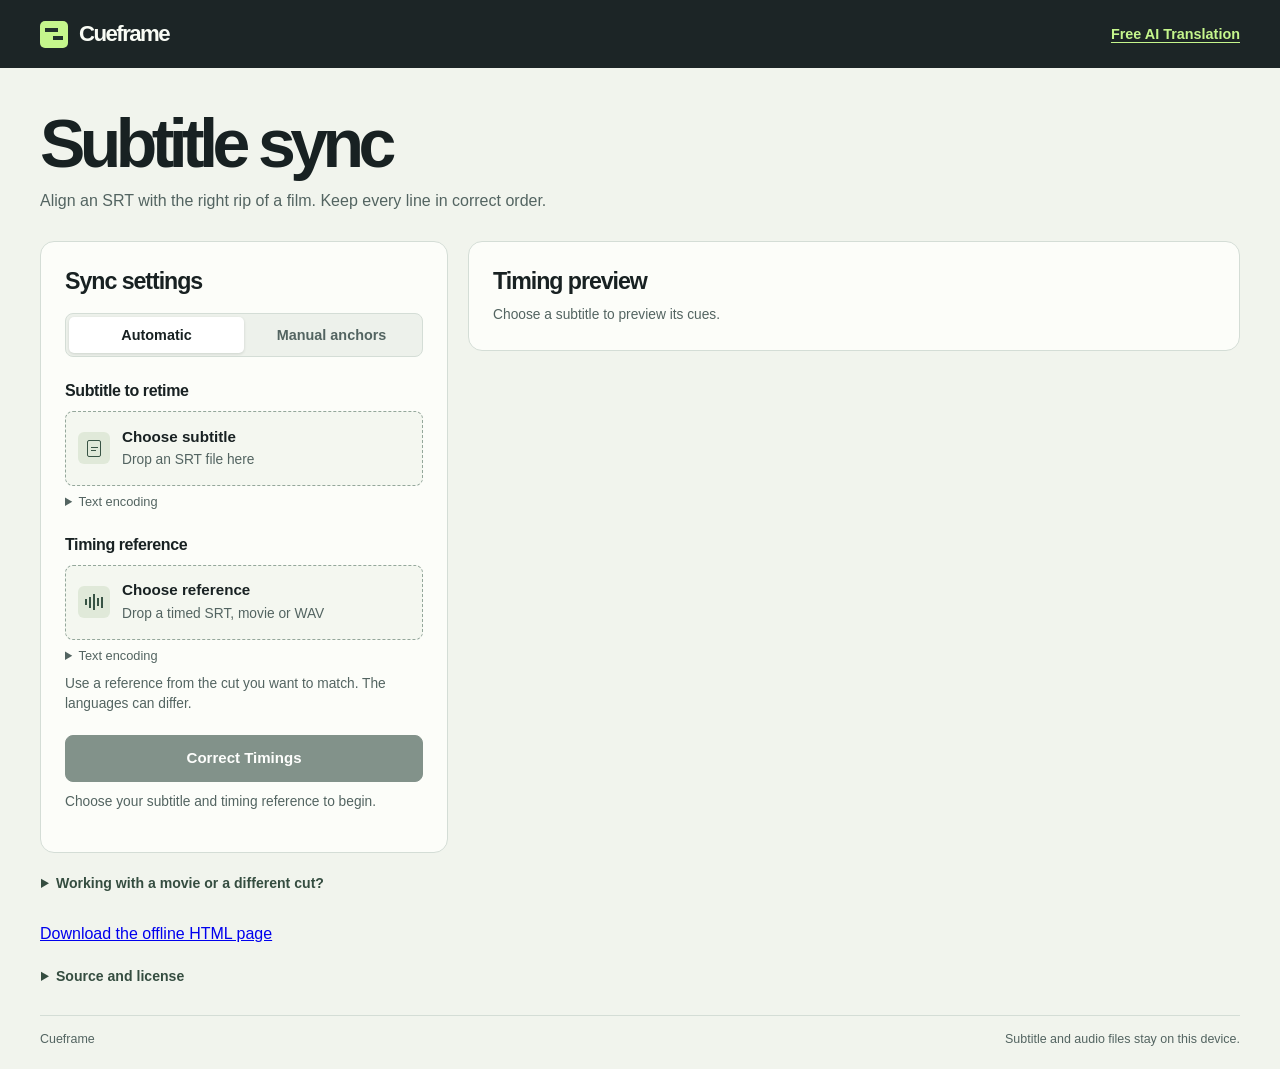
==== commit 9b526485: "Add on-device subtitle translation with scene context and verified SRT formatting" ====
--- a/docs/index.html
+++ b/docs/index.html
@@ -128,13 +128,15 @@
 .section-jump[aria-pressed=true]{outline:2px solid currentColor;outline-offset:0}
 .section-cue{background:#edf4e5}
 
+.topbar .tool-link{color:var(--accent);font-size:.9rem;font-weight:600;text-decoration:underline;text-underline-offset:.2em}
+
 </style>
 </head>
 <body>
   <header class="topbar">
     <div class="wrap bar-inner">
       <span class="brand"><span class="brand-icon" aria-hidden="true"><i></i><i></i></span>Cueframe</span>
-      <span class="local-label">On-device processing</span>
+      <nav aria-label="Cueframe tools"><a class="tool-link" href="https://perfectintegers.com/subsync/translate/">Free AI Translation</a></nav>
     </div>
   </header>
   <main class="wrap">
@@ -213,7 +215,7 @@
     <details class="help"><summary>Working with a movie or a different cut?</summary>
       <p>Choose a timed SRT, an embedded text track in an MKV or MP4 movie, or a soundtrack your browser can decode. For other audio formats, extract the dialogue track as a mono WAV. With FFmpeg installed, this command selects the first audio track. Choose the audio track that matches your film.</p>
       <pre><code>ffmpeg -i "movie.mkv" -map 0:a:0 -ac 1 -ar 16000 -c:a pcm_s16le "reference.wav"</code></pre>
-      <p>Automatic alignment compares dialogue timing across the film and applies timing changes it can match. When the correction is ready, select Export SRT to save it. If the overall match is too weak, choose a different reference or use manual anchors. For a cut between cues, place a pair early in the film, one just before the cut, one just after it, and one near the end. Lines missing from the release need editing separately.</p>
+      <p>Cueframe automatically matches shared dialogue between subtitle files. For different translations or a soundtrack, it compares the timing of speech and pauses. Select Export SRT to save the correction. If the reference is too different to align, try a subtitle or dialogue track from the release you want to match.</p>
     </details>
     <p><a href="./index.html" download="cueframe.html">Download the offline HTML page</a></p><details class="help"><summary>Source and license</summary><p>Cueframe is a browser rewrite in a fork of Michał Szymaniak’s SubSync. Distributed under the GNU General Public License, version 3 or later. <a href="https://github.com/StanMiletskiy/subsync">View source and tests on GitHub</a>.</p><details><summary>Read GNU GPL v3</summary><pre style="white-space:pre-wrap;max-height:18rem;overflow:auto">                    GNU GENERAL PUBLIC LICENSE
                        Version 3, 29 June 2007
@@ -990,9 +992,11 @@
       const startAt = timing.at + tokens[1].length;
       const endAt = startAt + tokens[2].length + tokens[3].length;
       const last = block[block.length - 1];
+      const bodyEnd = last.at + last.line.length;
+      const bodyStart = body.length ? body[0].at : bodyEnd;
       cues.push({
         start, end,
-        text: body.length ? text.slice(body[0].at, last.at + last.line.length) : '',
+        text: text.slice(bodyStart, bodyEnd), bodyStart, bodyEnd,
         startAt, endAt, startToken: tokens[2], endToken: tokens[4],
       });
       block = [];
@@ -1114,8 +1118,8 @@
     return [cues[0].start, cues.reduce((v, c) => Math.max(v, c.end), cues[0].end)];
   }
 
-  function cueActivity(cues, step) {
-    const [origin, end] = extent(cues);
+  function cueActivity(cues, step, bounds = extent(cues)) {
+    const [origin, end] = bounds;
     const values = new Float32Array(Math.ceil((end - origin) / step) + 1);
     const delta = new Int32Array(values.length + 1);
     for (const cue of cues) {
@@ -1414,6 +1418,7 @@
   }
 
   function mapTime(fit, ms) {
+    if (fit.dialoguePoints) return mapDialogue(fit.dialoguePoints, ms);
     let time = ms * fit.scale + fit.offsetMs;
     for (const edit of fit.edits || []) {
       if (ms < edit.sourceMs) break;
@@ -1756,6 +1761,87 @@
     };
   }
 
+  // Use both ends of the same cue. Independent nearest starts and ends can
+  // falsely match a split subtitle or an overlay to a line in another language.
+  function pairedResiduals(cues, reference, fit) {
+    const starts = reference.map(cue => cue.start);
+    const counts = new Uint32Array(reference.length);
+    const pairs = cues.map(cue => {
+      const start = cue.start * fit.scale + fit.offsetMs, end = cue.end * fit.scale + fit.offsetMs;
+      const lo = lowerBound(starts, start - 800), hi = lowerBound(starts, start + 801);
+      if (hi - lo > 16) return null;
+      let match = null;
+      for (let j = lo; j < hi; j++) {
+        const left = starts[j] - start, right = reference[j].end - end;
+        if (Math.abs(left - right) > 80 || Math.abs(right) > 800) continue;
+        if (match) return null;
+        match = { j, offset: (left + right) / 2 };
+      }
+      if (match) counts[match.j]++;
+      return match;
+    });
+    return pairs.map(pair => pair && counts[pair.j] === 1 ? pair.offset : NaN);
+  }
+
+  // Even-numbered cues propose a sustained subsecond shift. Interleaved
+  // cues must independently reproduce it, with a clear cut at both ends.
+  function refineSmallSections(cues, reference, source, ref, step, segments, fit) {
+    if (!fit.reliable || fit.edits.length || cues.length < 24) return fit;
+    const residuals = pairedResiduals(cues, reference, fit);
+    const edits = [], confirmedSections = [], latestEnd = [];
+    let occupied = -Infinity;
+    for (const cue of cues) {
+      latestEnd.push(occupied);
+      occupied = Math.max(occupied, cue.end);
+    }
+    const agrees = (i, offset) => Math.abs(residuals[i] - offset) <= 65;
+    function safeCut(i, delta, outside) {
+      if (i === 0 || i === cues.length) return true;
+      const gap = cues[i].start - latestEnd[i];
+      return gap > 0 && gap * fit.scale + delta >= 0 && agrees(outside, 0);
+    }
+    for (let i = 0; i < cues.length; i += 2) {
+      const seed = residuals[i];
+      if (!Number.isFinite(seed) || Math.abs(seed) < 180) continue;
+      const samples = [seed];
+      let first = i, last = i;
+      for (let j = first + 2; j < cues.length; j += 2) {
+        if (!agrees(j, seed)) {
+          // A split or omitted reference line can leave a single unpaired
+          // training cue between two matching ones.
+          if (!Number.isFinite(residuals[j]) && agrees(j + 2, seed)) continue;
+          break;
+        }
+        last = j;
+        samples.push(residuals[j]);
+      }
+      i = last;
+      const heldOutCount = (last - first) / 2;
+      if (samples.length < 8 || samples.length < 0.85 * (heldOutCount + 1) ||
+          cues[last].start - cues[first].start < 30000) continue;
+      const shift = median(samples);
+      // The two edge cues can help locate the cut, so exclude them from
+      // independent validation. Unpaired validation cues count as misses.
+      let confirmed = 0;
+      for (let j = first + 1; j < last; j += 2) if (agrees(j, shift)) confirmed++;
+      if (confirmed < heldOutCount * 0.85) continue;
+      if (agrees(first - 1, shift)) first--;
+      if (agrees(last + 1, shift)) last++;
+      if (!safeCut(first, shift, first - 1) || !safeCut(last + 1, -shift, last + 1)) continue;
+      edits.push({ sourceMs: cues[first].start, deltaMs: shift });
+      if (last + 1 < cues.length) edits.push({ sourceMs: cues[last + 1].start, deltaMs: -shift });
+      confirmedSections.push({ start: cues[first].start, end: cues[last].end });
+    }
+    if (!edits.length) return fit;
+    const corrected = evaluate(source, ref, step, { scale: fit.scale, offset: fit.offsetMs, edits }, 1, segments);
+    if (corrected.r <= fit.score + 0.001 || corrected.segments !== segments ||
+        corrected.weakest < 0.25 || corrected.coverage < 0.76) return fit;
+    const reviewRanges = fit.reviewRanges.filter(range => !confirmedSections.some(section =>
+      range.startMs >= section.start && range.endMs <= section.end));
+    return { ...fit, edits, score: clamp(corrected.r, 0, 1), reviewRanges,
+      reason: "Matching cue boundaries confirm a sustained local timing change." };
+  }
+
   // An acoustic tail needs a repeated, unambiguous alternative and a definite
   // cut between neighbouring cues. A strong tail alone cannot place the cut.
   function audioTail(cues, source, ref, step, fit, windows, width) {
@@ -1848,11 +1934,141 @@
     return withRanges(tail || fit, ranges);
   }
 
+  function dialogueKey(text) {
+    if (typeof text !== 'string' || !text) return '';
+    return (text.normalize('NFC').replace(/<\/?(?:i|b|u|font)\b[^>]*>/gi, '')
+      .toLowerCase().match(/[\p{L}\p{M}\p{N}]+/gu) || []).join(' ');
+  }
+
+  function uniqueLines(keys) {
+    const indices = new Map();
+    keys.forEach((key, i) => {
+      if (/\p{L}/u.test(key)) indices.set(key, indices.has(key) ? -1 : i);
+    });
+    return indices;
+  }
+
+  function similarity(a, b) {
+    if (!a || !b) return 0;
+    if (a === b) return 1;
+    // Character trigrams also work for scripts without spaces and inflected words.
+    const grams = s => {
+      const chars = Array.from(s), set = new Set();
+      for (let i = 2; i < chars.length; i++) set.add(chars[i-2] + chars[i-1] + chars[i]);
+      return set;
+    };
+    const left = grams(a), right = grams(b);
+    let common = 0;
+    for (const gram of left) if (right.has(gram)) common++;
+    return common < 5 ? 0 : 2 * common / (left.size + right.size);
+  }
+
+  // Repeated replies and lightly edited lines need unique surrounding dialogue.
+  // With different cue counts, leave the intervening passage to the time map.
+  function matchPassage(a, b, pairs, sourceLo, sourceHi, refLo, refHi) {
+    const count = sourceHi - sourceLo - 1;
+    if (count < 1 || count > 7 || count !== refHi - refLo - 1) return;
+    const left = a.slice(sourceLo + 1, sourceHi), right = b.slice(refLo + 1, refHi);
+    const identical = left.every((text, i) => text && text === right[i]);
+    const scores = identical ? null : left.map(text => right.map(other => similarity(text, other)));
+    for (let i = 0; i < count; i++) {
+      // A near match must beat alternatives on both sides; a reordered line
+      // or a repeated phrase cannot win purely because of its cue number.
+      if (!identical && (scores[i][i] < 0.65 || scores.some((row, j) => j !== i &&
+          Math.max(row[i], scores[i][j]) >= scores[i][i] - 0.12))) continue;
+      pairs.push([sourceLo + i + 1, refLo + i + 1]);
+    }
+  }
+
+  function dialogueMatches(source, reference) {
+    const a = source.map(c => dialogueKey(c.text)), b = reference.map(c => dialogueKey(c.text));
+    // Cue numbers and numbered SDH labels alone cannot establish dialogue identity.
+    const identity = key => key.replace(/\p{N}+/gu, '#');
+    const sourceIndex = uniqueLines(a.map(identity)), refIndex = uniqueLines(b.map(identity));
+    const pairs = [];
+    let lastSource = -1, lastRef = -1, anchors = 0;
+    for (let i = 0; i < a.length; i++) {
+      const id = identity(a[i]), j = refIndex.get(id);
+      if (sourceIndex.get(id) !== i || j == null || j < 0 || a[i] !== b[j]) continue;
+      if (j <= lastRef) return null; // Reordered scenes need the ordinary timing analysis.
+      if (lastSource >= 0) matchPassage(a, b, pairs, lastSource, i, lastRef, j);
+      pairs.push([i, j]);
+      lastSource = i;
+      lastRef = j;
+      anchors++;
+    }
+    return anchors >= 8 && anchors >= 0.5 * Math.max(a.length, b.length) ? pairs : null;
+  }
+
+  function mapDialogue(points, time) {
+    let lo = 0, hi = points.length - 1;
+    if (time <= points[lo][0]) return time + points[lo][1] - points[lo][0];
+    if (time >= points[hi][0]) return time + points[hi][1] - points[hi][0];
+    while (hi - lo > 1) {
+      const mid = Math.floor((hi + lo) / 2);
+      if (points[mid][0] <= time) lo = mid;
+      else hi = mid;
+    }
+    const [x, y] = points[lo], [nextX, nextY] = points[hi];
+    return y + (time - x) * (nextY - y) / (nextX - x);
+  }
+
+  function dialogueFit(cues, refs, step, segments) {
+    if (!cues.some(c => c.text) || !refs.some(c => c.text)) return null;
+    const pairs = dialogueMatches(cues, refs);
+    if (!pairs || pairs.length < 0.85 * Math.max(cues.length, refs.length)) return null;
+    const firstSource = pairs[0][0], lastSource = pairs.at(-1)[0];
+    // Keep a short opening title or closing credit at the nearest supported
+    // offset. A whole unpaired scene needs the ordinary timing analysis.
+    if (firstSource > 2 || cues.length - lastSource - 1 > 2 ||
+        (firstSource && cues[firstSource].start - cues[0].start > 30000) ||
+        (lastSource !== cues.length - 1 && cues.at(-1).end - cues[lastSource].end > 30000)) return null;
+    const boundaries = [];
+    for (let k = 0; k < pairs.length; k++) {
+      const [i, j] = pairs[k];
+      if (k && i > pairs[k - 1][0] + 1) {
+        const [previousI, previousJ] = pairs[k - 1];
+        const sourceGap = cues[i].start - cues[previousI].end;
+        const refGap = refs[j].start - refs[previousJ].end;
+        // Interpolate only short, bracketed passages at compatible rates. A large
+        // change in the available interval can be an inserted or removed scene.
+        if (i - previousI > 8 || j - previousJ > 8 || sourceGap <= 0 || refGap <= 0 ||
+            Math.abs(sourceGap - refGap) > Math.max(900, 0.35 * Math.min(sourceGap, refGap))) return null;
+      }
+      boundaries.push([cues[i].start, refs[j].start], [cues[i].end, refs[j].end]);
+    }
+    boundaries.sort((a, b) => a[0] - b[0]);
+    const points = [];
+    for (const [x, y] of boundaries) {
+      const prev = points.at(-1);
+      if (prev && x === prev[0] && y === prev[1]) continue;
+      if (prev && (x <= prev[0] || y <= prev[1])) return null;
+      points.push([x, y]);
+    }
+    const mapped = cues.map(c => ({
+      start: Math.round(mapDialogue(points, c.start)), end: Math.round(mapDialogue(points, c.end))
+    }));
+    if (mapped.some(c => c.start < 0 || c.end <= c.start)) return null;
+    // Measure the exported timeline, including inferred cues and reference-only
+    // material. Text correspondence selects the mapping, never its score.
+    const mappedBounds = extent(mapped), refBounds = extent(refs);
+    const bounds = [Math.min(mappedBounds[0], refBounds[0]), Math.max(mappedBounds[1], refBounds[1])];
+    const actual = cueActivity(mapped, step, bounds), expected = cueActivity(refs, step, bounds);
+    const agreement = evaluate(actual, expected, step, {scale: 1, offset: 0}, 1, segments);
+    const exact = mapped.length === refs.length && mapped.every((cue, i) =>
+      cue.start === refs[i].start && cue.end === refs[i].end);
+    if (!exact && (agreement.segments !== segments || agreement.weakest < 0.65 || agreement.r < 0.8)) return null;
+    const first = points[0], last = points.at(-1);
+    const scale = (last[1] - first[1]) / (last[0] - first[0]);
+    return {dialoguePoints: points, matchedLines: pairs.length, scale,
+      offsetMs: Math.round(first[1] - scale * first[0]), score: exact ? 1 : clamp(agreement.r, 0, 1), exactTimings: exact,
+      reliable: true, edits: [], reviewRanges: []};
+  }
+
   function align(input, reference, options = {}) {
     if (!Array.isArray(input)) return failure("Choose a subtitle track to sync.");
     const cues = ordered(input);
     if (cues.length < 4) return failure("At least four dialogue cues are needed for automatic matching.");
-    if (hasRepeatingPattern(cues)) return failure("The cue pattern repeats. Use matching dialogue lines as manual anchors.");
     const audio = !Array.isArray(reference);
     const refCues = audio ? null : ordered(reference);
     if (audio && (!reference || !reference.activity || !(reference.stepMs > 0) || !reference.activity.length))
@@ -1863,13 +2079,16 @@
     const maxSpan = Math.max(span, refBounds[1] - refBounds[0]);
     if (!Number.isFinite(maxSpan) || maxSpan <= 0) return failure("The track duration is invalid.");
     const step = Math.max(100, Math.ceil(maxSpan / 120000), audio ? reference.stepMs : 0);
+    const segments = span >= 180000 && cues.length >= 25 ? 4 : 1;
+    const textFit = refCues && dialogueFit(cues, refCues, step, segments);
+    if (textFit) return textFit;
+    if (hasRepeatingPattern(cues)) return failure("The cue pattern repeats, so the offset is ambiguous. Try another dialogue track from this release.");
     const source = cueActivity(cues, step), ref = audio ? audioActivity(reference, step) : cueActivity(refCues, step);
     const windows = findWindows(cues, source, ref, step);
     if (!windows.length) return failure("No clear dialogue pattern was found in the reference.");
     const candidates = propose(windows, first, span);
     if (!candidates.length) return failure("The reference did not yield a consistent timing match.");
     const stride = Math.max(1, Math.floor(source.values.length / 16000));
-    const segments = span >= 180000 && cues.length >= 25 ? 4 : 1;
     for (const c of candidates) c.r = evaluate(source, ref, step, c, stride, segments).r;
     candidates.sort((a, b) => b.r - a.r);
     let best = refine(source, ref, step, candidates[0], span, stride, segments);
@@ -1890,8 +2109,8 @@
     const reliable = score >= minimumScore && result.coverage >= 0.76 && supported && continuous && !rival;
     let reason = "The overall offset and playback rate are supported by the dialogue timing.";
     if (!reliable) {
-      reason = rival ? "Several timings fit this pattern. Check the proposed timing or set manual anchors."
-        : "The tracks do not show a consistent dialogue match. Try another reference or set manual anchors.";
+      reason = rival ? "Several timings fit this pattern. Try another dialogue track from this release."
+        : "The tracks do not show a consistent dialogue match. Try a reference from the same release.";
     }
     const fit = { offsetMs: Math.round(best.offset), scale: best.scale, score, reliable, reason, edits: [], reviewRanges: [] };
     if (refCues) {
@@ -1907,10 +2126,11 @@
           const starts = refCues.map(c => c.start), ends = refCues.map(c => c.end).sort((a, b) => a - b);
           return shortEdgeReview(cues, starts, ends, local) || local;
         }
-        return local;
-      }
-    }
-    return checkLocalActivity(cues, source, ref, step, fit, audio);
+        return refineSmallSections(cues, refCues, source, ref, step, segments, local);
+      }
+    }
+    const checked = checkLocalActivity(cues, source, ref, step, fit, audio);
+    return refCues ? refineSmallSections(cues, refCues, source, ref, step, segments, checked) : checked;
   }
 
   const api = { align, mapTime };
@@ -3433,8 +3653,8 @@
       } catch {fallback();}
     });
   }
-  function timingOnly(cues) {
-    return cues.map(({start,end})=>({start,end}));
+  function cueData(cues, includeText) {
+    return cues.map(({start,end,text})=>includeText?{start,end,text}:{start,end});
   }
   function signedSeconds(ms) {
     return (ms>=0?'+':'−')+(Math.abs(ms)/1000).toFixed(3)+' s';
@@ -3459,8 +3679,8 @@
         detail=pairs.length===1?'Applied to every cue.':'Adjusted using your matching times.';
       } else {
         const ref=tracks.ref;
-        const job={cues:timingOnly(parsed.cues),kind:ref.kind};
-        if (ref.parsed) job.reference=timingOnly(ref.parsed.cues);
+        const job={cues:cueData(parsed.cues,!!ref.parsed),kind:ref.kind};
+        if (ref.parsed) job.reference=cueData(ref.parsed.cues,true);
         else {job.file=ref.file; job.track=ref.selected;}
         message(ref.parsed?'Comparing timing patterns…':'Reading the selected track…');
         const answer=await referenceCache.run(job, fraction=>{
@@ -3469,7 +3689,7 @@
           if (Number.isFinite(progress)) message(progress>=100?'Comparing timing patterns…':'Reading reference · '+progress+'%');
         },controller.signal,runWorker);
         if (running!==controller) return;
-        if (!Number.isFinite(answer.scale) || answer.scale<=0 || !Number.isFinite(answer.offsetMs)) throw Error(answer.reason || 'No timing estimate. Use manual anchors or choose another reference.');
+        if (!Number.isFinite(answer.scale) || answer.scale<=0 || !Number.isFinite(answer.offsetMs)) throw Error(answer.reason || 'Could not estimate the timing. Try a reference from the same release.');
         map=SyncSrt.fitOpening(parsed.cues,time=>SyncAlign.mapTime(answer,time));
         const edits=answer.edits || [], review=answer.reviewRanges || [];
         exportable=!!answer.reliable;
@@ -3478,7 +3698,12 @@
         const sign=drift>=0?'+':'−';
         title=(edits.length?'Starting offset ':'Offset ')+signedSeconds(answer.offsetMs);
         detail='Rate '+sign+Math.abs(drift).toFixed(3)+'% · timing match score '+Math.round(answer.score*100)+'%';
-        if (!exportable) message(answer.reason || 'Weak timing match. Try manual anchors or another reference.','error');
+        if (answer.dialoguePoints) {
+          title='Matched subtitle dialogue';
+          const percent=!answer.exactTimings && answer.score>=0.9995?'>99.9':(answer.score*100).toFixed(1);
+          detail='Timing match score '+percent+'% · '+answer.matchedLines.toLocaleString()+' of '+parsed.cues.length.toLocaleString()+' cues matched by text';
+        }
+        if (!exportable) message(answer.reason || 'Weak timing match. Try a reference from the same release.','error');
       }
       let text;
       if (exportable) text=SyncSrt.render(parsed,map);
